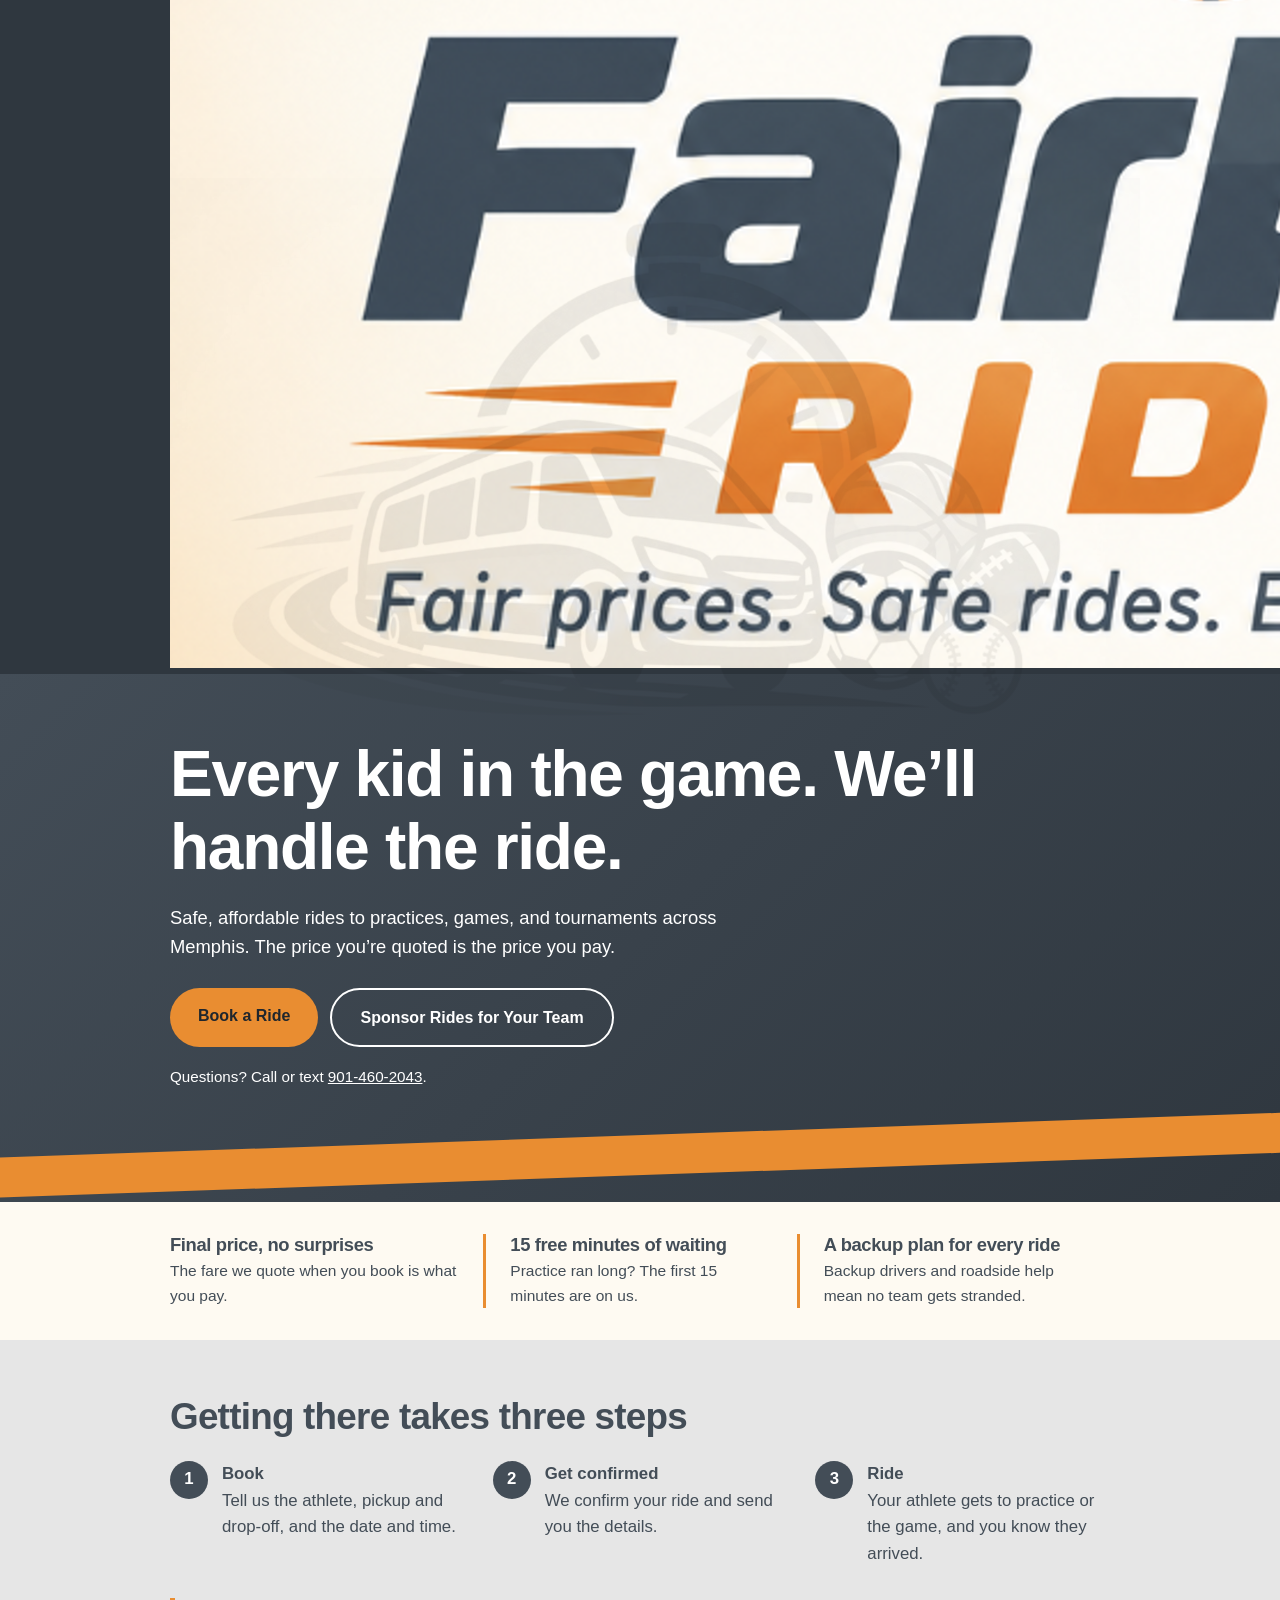
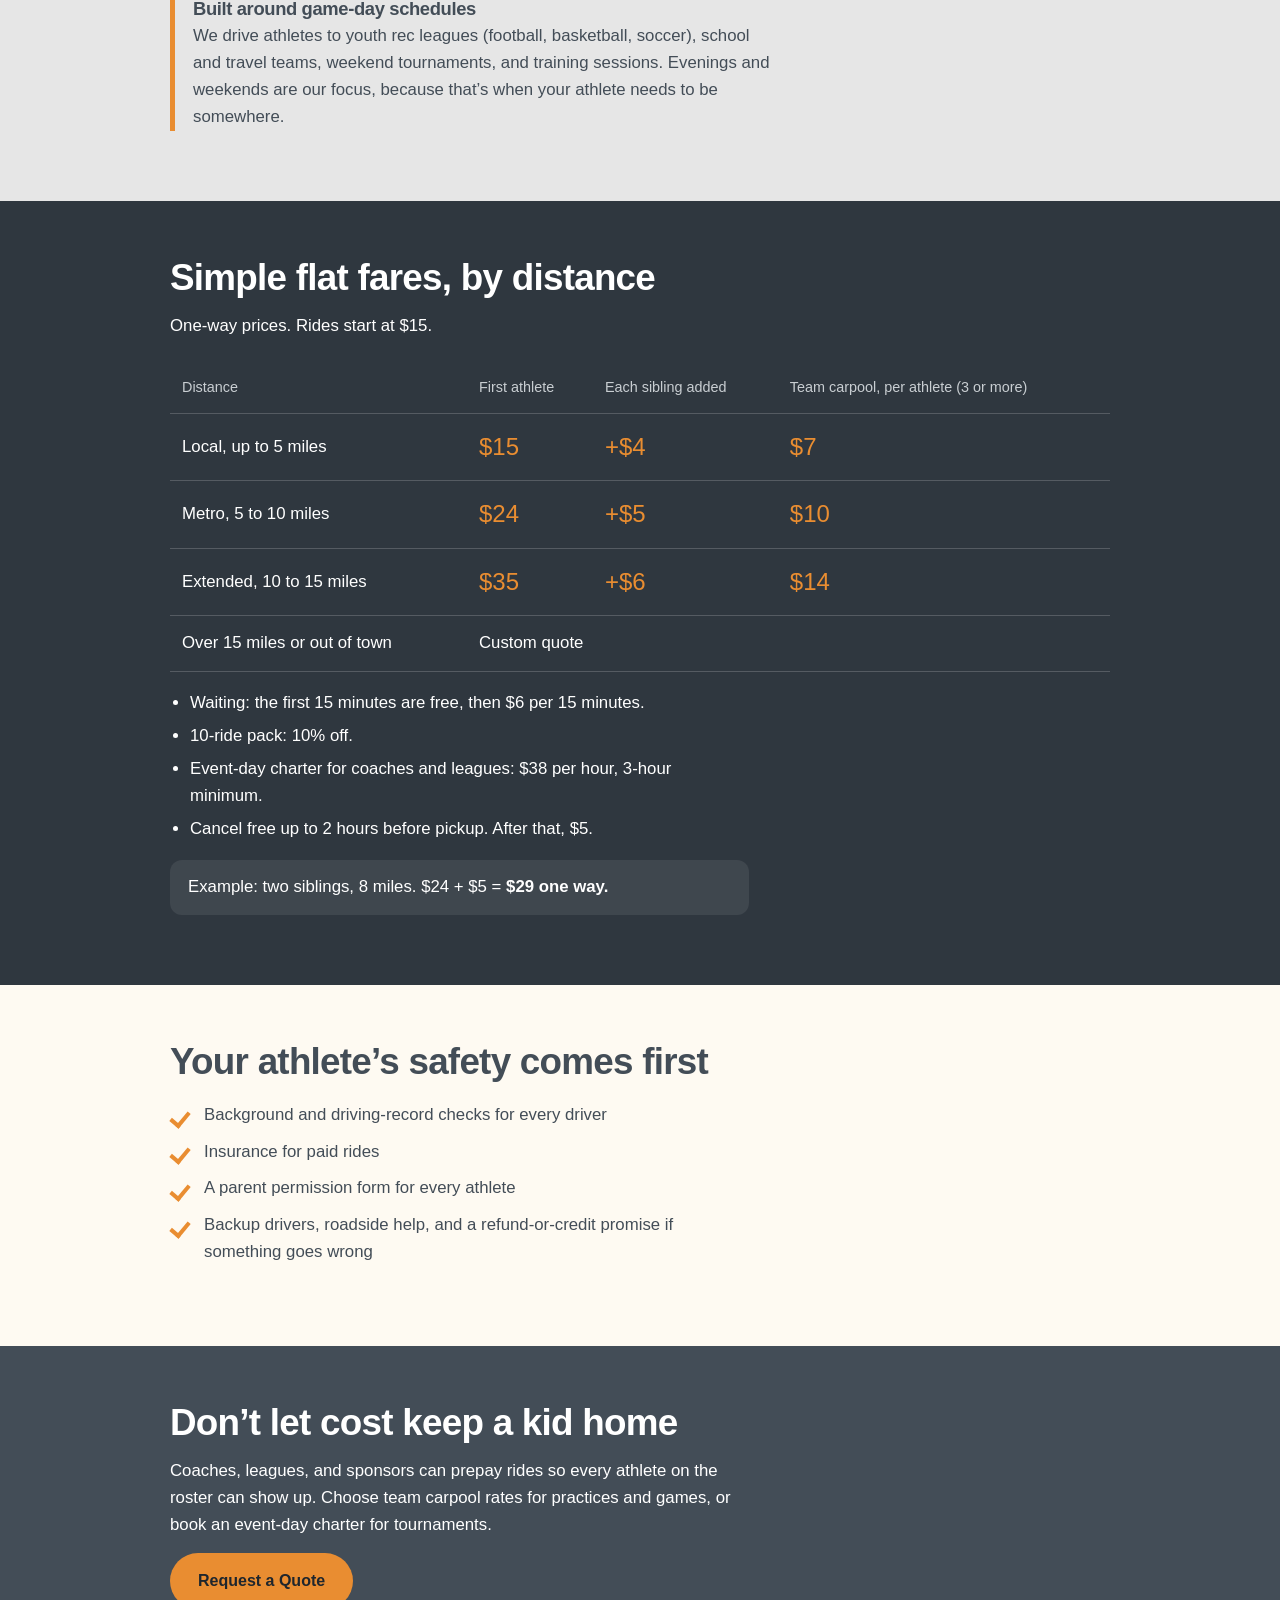
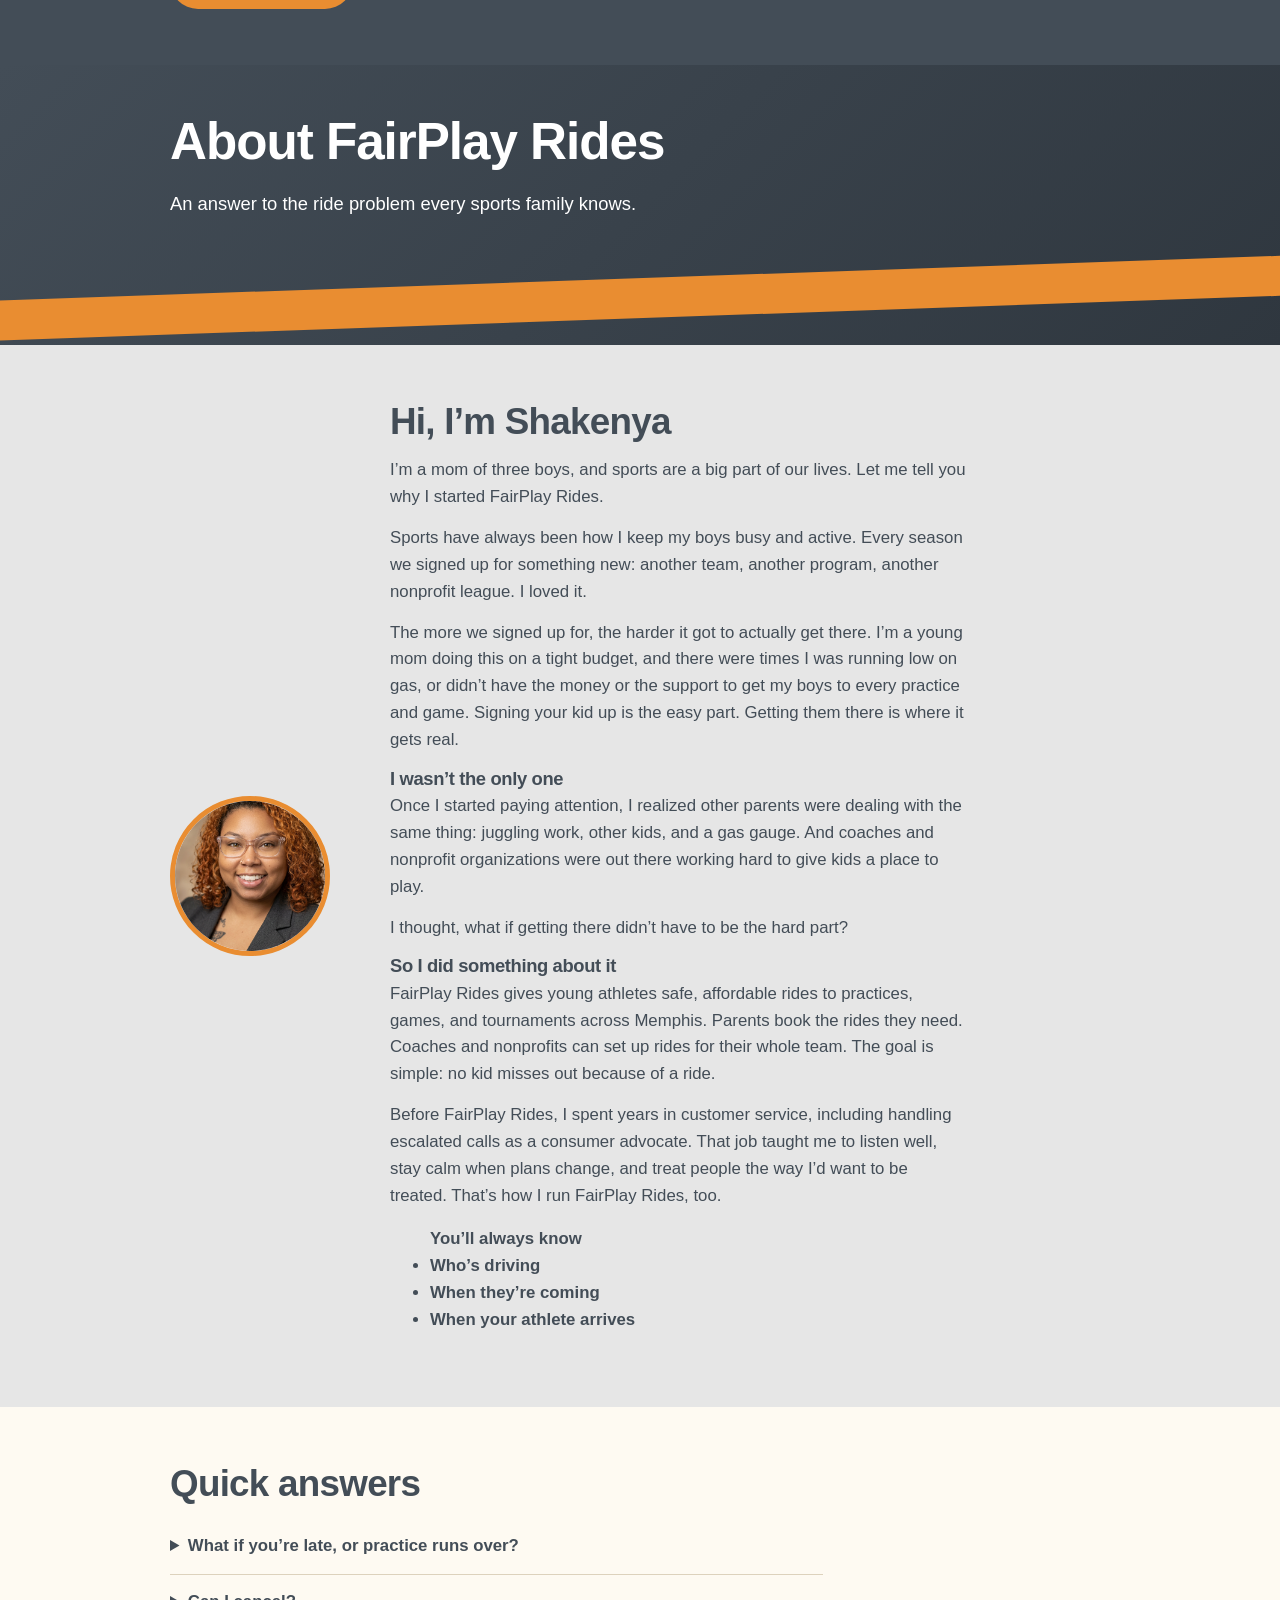
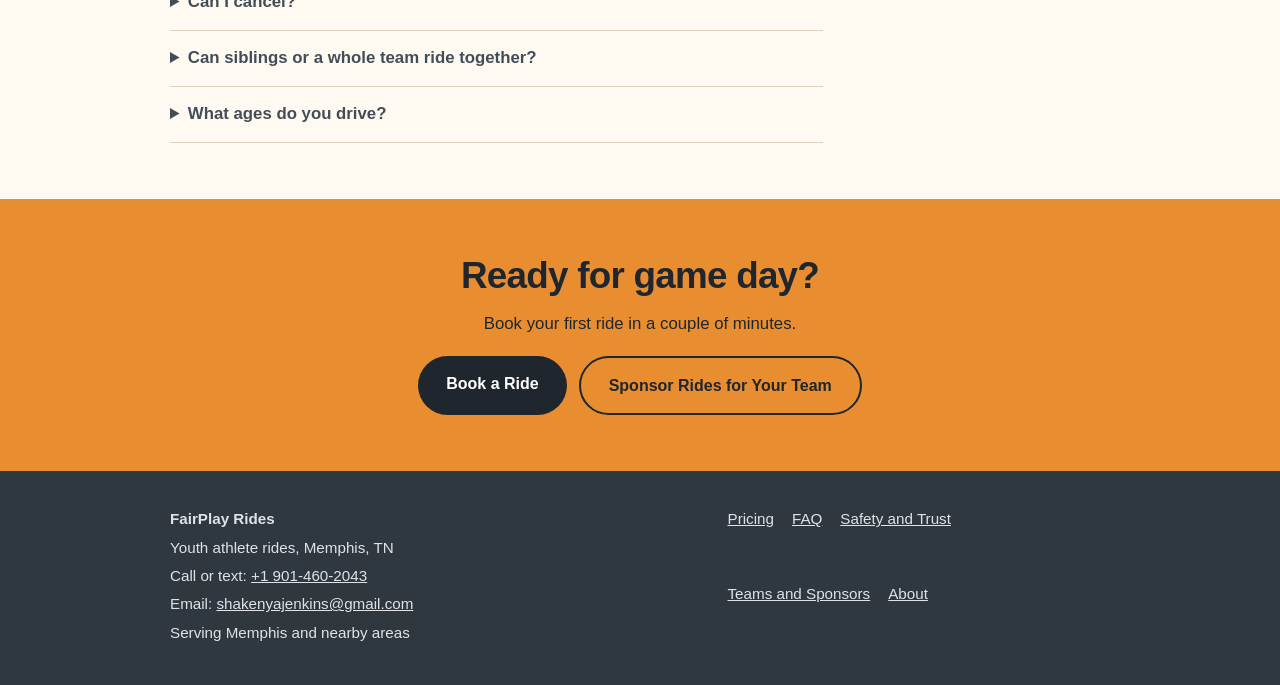
==== index.html @ 580a162c "refactor index.html: remove unused font-face declaration and update logo image source" ====
<!DOCTYPE html>
<html lang="en">
<head>
<meta charset="utf-8">
<meta name="viewport" content="width=device-width, initial-scale=1">

<!-- EDIT: the title shown on the browser tab -->
<title>FairPlay Rides | Rides to every practice, game, and tournament</title>
<meta name="description" content="Safe, affordable rides for youth athletes to practices, games, and tournaments across Memphis. The price you’re quoted is the price you pay.">

<link rel="stylesheet" href="styles.css">
<link rel="stylesheet" href="branding.css">
<link rel="stylesheet" href="about.css">
<script>document.documentElement.className += " js";</script>

<style>

/* COLORS: change a color once here and it updates everywhere */
:root {
  --blue: #434d57;      /* gray blue: main color */
  --deep: #2f373f;      /* darker gray blue: dark sections */
  --orange: #e98d31;    /* Game Day Orange: accents and buttons */
  --gray: #90969a;      /* gray: secondary text */
  --page: #e6e6e6;      /* light gray page background */
  --card: #fefaf2;      /* light orange cream sections */
  --ink: #1f262d;       /* text on orange buttons */
}

* { box-sizing: border-box; }
html { scroll-behavior: smooth; scroll-padding-top: 76px; }
@media (prefers-reduced-motion: reduce) { html { scroll-behavior: auto; } }

body {
  margin: 0;
  background: var(--page);
  color: var(--blue);
  font-family: "Trebuchet MS", Verdana, sans-serif;
  font-size: 1.05rem;
  line-height: 1.6;
}

/* Headings use Sprite Graffiti if you added it, otherwise a bold fallback */
h1, h2, h3, .logo {
  font-family: "Trebuchet MS", Verdana, sans-serif;
  letter-spacing: -0.02em;
  line-height: 1.15;
  margin: 0;
}
h2 { font-size: clamp(1.6rem, 4.5vw, 2.3rem); margin-bottom: 14px; }
h3 { font-size: 1.15rem; margin-bottom: 4px; }
p { margin: 0 0 14px; max-width: 62ch; }
a { color: inherit; }
a:focus-visible, button:focus-visible, summary:focus-visible {
  outline: 3px solid var(--orange);
  outline-offset: 3px;
}

.wrap { max-width: 980px; margin: 0 auto; padding: 0 20px; }
section { padding: 56px 0; }

/* BUTTONS */
.btn {
  display: inline-block;
  padding: 15px 28px;
  border-radius: 999px;
  font-weight: bold;
  font-size: 1rem;
  text-decoration: none;
  text-align: center;
}
.btn-orange { background: var(--orange); color: var(--ink); }
.btn-outline { border: 2px solid currentColor; }
.btn-row { display: flex; flex-wrap: wrap; gap: 12px; margin-top: 8px; }

/* HERO */
.hero {
  position: relative; overflow: hidden;
  background: linear-gradient(135deg, var(--blue) 0%, var(--deep) 100%);
  color: #fff;
  padding: 64px 0 112px;
}
.hero:after {
  content: ""; position: absolute; left: -10%; right: -10%; bottom: 0;
  height: 40px; background: var(--orange);
  transform: skewY(-2deg); transform-origin: left bottom;
}
.hero h1 { font-size: clamp(2.2rem, 8vw, 4rem); max-width: 13em; margin-bottom: 18px; }
.hero .sub { font-size: 1.15rem; max-width: 34em; margin-bottom: 26px; }
.hero .help { font-size: .95rem; margin: 18px 0 0; }

/* TRUST STRIP */
.trust { background: var(--card); padding: 32px 0; }
.trust .wrap { display: grid; gap: 22px; }
.trust p { margin: 0; font-size: .97rem; }
@media (min-width: 760px) {
  .trust .wrap { grid-template-columns: repeat(3, 1fr); gap: 0; }
  .trust .wrap > div { padding: 0 24px; border-left: 3px solid var(--orange); }
  .trust .wrap > div:first-child { padding-left: 0; border-left: 0; }
}

/* HOW IT WORKS */
.steps { list-style: none; padding: 0; margin: 22px 0 30px; display: grid; gap: 16px; counter-reset: s; }
.steps li { counter-increment: s; padding-left: 52px; position: relative; }
.steps li:before {
  content: counter(s);
  position: absolute; left: 0; top: 0;
  width: 38px; height: 38px; border-radius: 50%;
  background: var(--blue); color: #fff; font-weight: bold;
  display: flex; align-items: center; justify-content: center;
}
.steps b { display: block; }
@media (min-width: 760px) { .steps { grid-template-columns: repeat(3, 1fr); gap: 28px; } }
.serve { border-left: 5px solid var(--orange); padding-left: 18px; }

/* FARE BOARD (pricing) */
.fares { background: var(--deep); color: #fff; }
.fares h2 { color: #fff; }
.board { overflow-x: auto; margin: 22px 0 10px; }
table { width: 100%; min-width: 560px; border-collapse: collapse; }
th, td { text-align: left; padding: 14px 12px; border-bottom: 1px solid rgba(255,255,255,.18); }
th { font-weight: normal; color: #c9ced2; font-size: .9rem; }
td.price { color: var(--orange); font-size: 1.5rem; font-family: "Sprite Graffiti", "Trebuchet MS", Verdana, sans-serif; }
.fares ul { padding-left: 20px; margin: 18px 0; max-width: 62ch; }
.fares li { margin-bottom: 6px; }
.example { background: rgba(255,255,255,.08); border-radius: 12px; padding: 14px 18px; max-width: 62ch; }

/* SAFETY */
.safety { background: var(--card); }
.checks { list-style: none; padding: 0; margin: 18px 0 24px; display: grid; gap: 10px; max-width: 62ch; }
.checks li { padding-left: 34px; position: relative; }
.checks li:before {
  content: ""; position: absolute; left: 4px; top: .35em;
  width: 8px; height: 15px; border: solid var(--orange); border-width: 0 4px 4px 0;
  transform: rotate(40deg);
}

/* TEAMS AND SPONSORS */
.teams { background: var(--blue); color: #fff; }
.teams h2 { color: #fff; }

/* ABOUT */
.about .wrap { display: grid; gap: 26px; align-items: center; }
.photo {
  width: 160px; height: 160px; border-radius: 50%; object-fit: cover;
  border: 5px solid var(--orange); display: flex; align-items: center; justify-content: center;
  background: var(--gray); color: #fff; font-size: 2.6rem; font-weight: bold; letter-spacing: 2px;
}
.promise { font-weight: bold; }
@media (min-width: 760px) { .about .wrap { grid-template-columns: 180px 1fr; gap: 40px; } }

/* FAQ */
.faq { background: var(--card); }
details { border-bottom: 1px solid #ddd2bd; padding: 14px 0; max-width: 70ch; }
summary { cursor: pointer; font-weight: bold; }
details p { margin: 10px 0 0; }

/* FINAL CALL TO ACTION AND FOOTER */
.final { background: var(--orange); color: var(--ink); text-align: center; }
.final p { margin: 0 auto 18px; }
.final .btn-row { justify-content: center; }
.final .btn-orange { background: var(--ink); color: #fff; }
.final .btn-outline { color: var(--ink); }
footer { background: var(--deep); color: #dfe3e6; padding: 36px 0 90px; font-size: .95rem; }
footer .wrap { display: grid; gap: 22px; }
footer p { margin: 0 0 4px; }
footer ul { list-style: none; padding: 0; margin: 0; display: flex; flex-wrap: wrap; gap: 8px 18px; }
@media (min-width: 760px) { footer .wrap { grid-template-columns: 1.4fr 1fr; } footer { padding-bottom: 36px; } }

/* STICKY "BOOK A RIDE" BAR (phones only) */
.bar { display: none; }
@media (max-width: 759px) {
  .bar {
    display: block; position: fixed; left: 0; right: 0; bottom: 0; z-index: 9;
    background: var(--deep); padding: 12px 16px calc(12px + env(safe-area-inset-bottom, 0px));
  }
  .bar a { display: block; }
  .btn-row .btn { width: 100%; }
}
</style>
</head>

<body>

<!-- ============ HEADER ============ -->
<!-- EDIT: every "Book a Ride" button points to #contact for now.
     WHEN your Jotform is ready: search this file for  href="#contact"  on the
     Book a Ride buttons and replace it with your Jotform link. -->
<header class="site-header">
  <div class="wrap">
    <a class="logo" href="#top" aria-label="FairPlay Rides home">
      <img src="2logo.png" alt="FairPlay Rides">
    </a>
    <button class="menu-btn" aria-expanded="false" aria-controls="nav">Menu</button>
    <nav id="nav" aria-label="Main">
      <a href="#how">How It Works</a>
      <a href="#pricing">Pricing</a>
      <a href="#safety">Safety and Trust</a>
      <a href="#teams">Teams and Sponsors</a>
      <a href="#faq">FAQ</a>
      <a href="#about">About</a>
      <a class="btn btn-orange" href="#contact">Book a Ride</a>
    </nav>
  </div>
</header>

<main id="top">

<!-- ============ HERO ============ -->
<section class="hero">
  <div class="wrap">
    <h1>Every kid in the game. We’ll handle the ride.</h1>
    <p class="sub">Safe, affordable rides to practices, games, and tournaments across Memphis. The price you’re quoted is the price you pay.</p>
    <div class="btn-row">
      <a class="btn btn-orange" href="#contact">Book a Ride</a>
      <!-- EDIT: point this at your Request a Quote form when it is ready -->
      <a class="btn btn-outline" href="#teams">Sponsor Rides for Your Team</a>
    </div>
    <!-- EDIT: phone number appears twice. Change the tel: link AND the visible text. -->
    <p class="help">Questions? Call or text <a href="tel:+19014602043">901-460-2043</a>.</p>
  </div>
</section>

<!-- ============ TRUST POINTS ============ -->
<div class="trust">
  <div class="wrap">
    <div>
      <h3>Final price, no surprises</h3>
      <p>The fare we quote when you book is what you pay.</p>
    </div>
    <div>
      <h3>15 free minutes of waiting</h3>
      <p>Practice ran long? The first 15 minutes are on us.</p>
    </div>
    <div>
      <!-- ONLY KEEP this point once backup drivers and roadside help are in place -->
      <h3>A backup plan for every ride</h3>
      <p>Backup drivers and roadside help mean no team gets stranded.</p>
    </div>
  </div>
</div>

<!-- ============ HOW IT WORKS ============ -->
<section id="how">
  <div class="wrap">
    <h2>Getting there takes three steps</h2>
    <ol class="steps">
      <li><b>Book</b>Tell us the athlete, pickup and drop-off, and the date and time.</li>
      <li><b>Get confirmed</b>We confirm your ride and send you the details.</li>
      <li><b>Ride</b>Your athlete gets to practice or the game, and you know they arrived.</li>
    </ol>
    <div class="serve">
      <h3>Built around game-day schedules</h3>
      <p>We drive athletes to youth rec leagues (football, basketball, soccer), school and travel teams, weekend tournaments, and training sessions. Evenings and weekends are our focus, because that’s when your athlete needs to be somewhere.</p>
    </div>
  </div>
</section>

<!-- ============ PRICING ============ -->
<section class="fares" id="pricing">
  <div class="wrap">
    <h2>Simple flat fares, by distance</h2>
    <p>One-way prices. Rides start at $15.</p>
    <div class="board">
      <table>
        <tr><th>Distance</th><th>First athlete</th><th>Each sibling added</th><th>Team carpool, per athlete (3 or more)</th></tr>
        <tr><td>Local, up to 5 miles</td><td class="price">$15</td><td class="price">+$4</td><td class="price">$7</td></tr>
        <tr><td>Metro, 5 to 10 miles</td><td class="price">$24</td><td class="price">+$5</td><td class="price">$10</td></tr>
        <tr><td>Extended, 10 to 15 miles</td><td class="price">$35</td><td class="price">+$6</td><td class="price">$14</td></tr>
        <tr><td>Over 15 miles or out of town</td><td colspan="3">Custom quote</td></tr>
      </table>
    </div>
    <ul>
      <li>Waiting: the first 15 minutes are free, then $6 per 15 minutes.</li>
      <li>10-ride pack: 10% off.</li>
      <li>Event-day charter for coaches and leagues: $38 per hour, 3-hour minimum.</li>
      <li>Cancel free up to 2 hours before pickup. After that, $5.</li>
    </ul>
    <p class="example">Example: two siblings, 8 miles. $24 + $5 = <b>$29 one way.</b></p>
  </div>
</section>

<!-- ============ SAFETY AND TRUST ============ -->
<!-- IMPORTANT: only keep each line below once it is actually in place at launch.
     Your car insurance for paid rides and driver checks must be done first. -->
<section class="safety" id="safety">
  <div class="wrap">
    <h2>Your athlete’s safety comes first</h2>
    <ul class="checks">
      <li>Background and driving-record checks for every driver</li>
      <li>Insurance for paid rides</li>
      <li>A parent permission form for every athlete</li>
      <li>Backup drivers, roadside help, and a refund-or-credit promise if something goes wrong</li>
    </ul>
  </div>
</section>

<!-- ============ TEAMS AND SPONSORS ============ -->
<section class="teams" id="teams">
  <div class="wrap">
    <h2>Don’t let cost keep a kid home</h2>
    <p>Coaches, leagues, and sponsors can prepay rides so every athlete on the roster can show up. Choose team carpool rates for practices and games, or book an event-day charter for tournaments.</p>
    <div class="btn-row">
      <!-- EDIT: replace #contact with your Request a Quote form link when ready -->
      <a class="btn btn-orange" href="#contact">Request a Quote</a>
    </div>
  </div>
</section>

<!-- ============ ABOUT ============ -->
<main>
<section class="hero small">
  <div class="wrap">
    <h1>About FairPlay Rides</h1>
    <p class="sub lead">An answer to the ride problem every sports family knows.</p>
  </div>
</section>

<section class="about" id="about">
  <div class="wrap">
    <img class="photo" src="photo.jpg.png" alt="Photo of Shakenya Jenkins, owner of FairPlay Rides">
    <div>
      <h2>Hi, I’m Shakenya</h2>
      <p>I’m a mom of three boys, and sports are a big part of our lives. Let me tell you why I started FairPlay Rides.</p>
      <p>Sports have always been how I keep my boys busy and active. Every season we signed up for something new: another team, another program, another nonprofit league. I loved it.</p>
      <p>The more we signed up for, the harder it got to actually get there. I’m a young mom doing this on a tight budget, and there were times I was running low on gas, or didn’t have the money or the support to get my boys to every practice and game. Signing your kid up is the easy part. Getting them there is where it gets real.</p>
       <h3>I wasn’t the only one</h3>
      <p>Once I started paying attention, I realized other parents were dealing with the same thing: juggling work, other kids, and a gas gauge. And coaches and nonprofit organizations were out there working hard to give kids a place to play.</p>
      <p>I thought, what if getting there didn’t have to be the hard part?</p>
 
      <h3>So I did something about it</h3>
      <p>FairPlay Rides gives young athletes safe, affordable rides to practices, games, and tournaments across Memphis. Parents book the rides they need. Coaches and nonprofits can set up rides for their whole team. The goal is simple: no kid misses out because of a ride.</p>
 
      <p>Before FairPlay Rides, I spent years in customer service, including handling escalated calls as a consumer advocate. That job taught me to listen well, stay calm when plans change, and treat people the way I’d want to be treated. That’s how I run FairPlay Rides, too.</p>
     
      <ul class="promise">You’ll always know  
        <li>Who’s driving</li>
                <li>When they’re coming</li>
        <li>When your athlete arrives</li>
      </ul>
    </div>
  </div>
</section>

<!-- ============ FAQ ============ -->
<section class="faq" id="faq">
  <div class="wrap">
    <h2>Quick answers</h2>
    <details>
      <summary>What if you’re late, or practice runs over?</summary>
      <p>We’ll keep you updated. Waiting time is free for the first 15 minutes, then $6 per 15 minutes.</p>
    </details>
    <details>
      <summary>Can I cancel?</summary>
      <p>Yes. Cancel free up to 2 hours before pickup. After that, it’s $5.</p>
    </details>
    <details>
      <summary>Can siblings or a whole team ride together?</summary>
      <p>Yes. Siblings 6 & up are a small add-on, and teams of 3 or more get a lower per-athlete rate.</p>
    </details>
    <details>
      <summary>What ages do you drive?</summary>
      <p>Athletes of ages 6 and up. Younger riders can use booster seats. Every athlete needs a parent permission form.</p>
    </details>
  </div>
</section>

<!-- ============ FINAL CALL TO ACTION ============ -->
<section class="final">
  <div class="wrap">
    <h2>Ready for game day?</h2>
    <p>Book your first ride in a couple of minutes.</p>
    <div class="btn-row">
      <a class="btn btn-orange" href="#contact">Book a Ride</a>
      <a class="btn btn-outline" href="#teams">Sponsor Rides for Your Team</a>
    </div>
  </div>
</section>

</main>

<!-- ============ FOOTER ============ -->
<footer id="contact">
  <div class="wrap">
    <div>
      <p><b>FairPlay Rides</b></p>
      <p>Youth athlete rides, Memphis, TN</p>
      <!-- EDIT: phone appears twice (tel: link AND visible text); email appears twice (mailto: link AND visible text) -->
      <p>Call or text: <a href="tel:+19014602043">+1 901-460-2043</a></p>
      <p>Email: <a href="mailto:shakenyajenkins@gmail.com">shakenyajenkins@gmail.com</a></p>
      <!-- EDIT: confirm your service area -->
      <p>Serving Memphis and nearby areas</p>
    </div>
    <ul>
      <li><a href="#pricing">Pricing</a></li>
      <li><a href="#faq">FAQ</a></li>
      <li><a href="#safety">Safety and Trust</a></li>
      <li><a href="#teams">Teams and Sponsors</a></li>
      <li><a href="#about">About</a></li>
    </ul>
  </div>
</footer>

<!-- STICKY BAR (phones) -->
<div class="bar"><a class="btn btn-orange" href="#contact">Book a Ride</a></div>

<script>
/* Opens and closes the menu on phones */
var btn = document.querySelector(".menu-btn");
var nav = document.getElementById("nav");
btn.addEventListener("click", function () {
  var open = nav.classList.toggle("open");
  btn.setAttribute("aria-expanded", open);
});
nav.addEventListener("click", function (e) {
  if (e.target.tagName === "A") {
    nav.classList.remove("open");
    btn.setAttribute("aria-expanded", "false");
  }
});
</script>
</body>
</html>
---- styles.css ----
/* OPTIONAL: use your real Sprite Graffiti font.
   1. Put your font file (for example SpriteGraffiti.woff2) in this same folder.
   2. Copy the block below OUTSIDE this comment and match the file name:

   @font-face {
     font-family: "Sprite Graffiti";
     src: url("SpriteGraffiti.woff2") format("woff2");
     font-display: swap;
   }
*/

/* COLORS: change a color once here and it updates everywhere */
:root {
  --blue: #434d57;      /* gray blue: main color */
  --deep: #2f373f;      /* darker gray blue: dark sections */
  --orange: #e98d31;    /* Game Day Orange: accents and buttons */
  --gray: #90969a;      /* gray: secondary text */
  --page: #e6e6e6;      /* light gray page background */
  --card: #fefaf2;      /* light orange cream sections */
  --ink: #1f262d;       /* text on orange buttons */
}

* { box-sizing: border-box; }
html { scroll-behavior: smooth; scroll-padding-top: 76px; }
@media (prefers-reduced-motion: reduce) { html { scroll-behavior: auto; } }

body {
  margin: 0;
  background: var(--page);
  color: var(--blue);
  font-family: "Trebuchet MS", Verdana, sans-serif;
  font-size: 1.05rem;
  line-height: 1.6;
}

/* Headings use Sprite Graffiti if you added it, otherwise a bold fallback */
h1, h2, h3, .logo {
  font-family: "Sprite Graffiti", "Trebuchet MS", Verdana, sans-serif;
  letter-spacing: -0.02em;
  line-height: 1.15;
  margin: 0;
}
h2 { font-size: clamp(1.6rem, 4.5vw, 2.3rem); margin-bottom: 14px; }
h3 { font-size: 1.15rem; margin-bottom: 4px; }
p { margin: 0 0 14px; max-width: 62ch; }
a { color: inherit; }
a:focus-visible, button:focus-visible, summary:focus-visible {
  outline: 3px solid var(--orange);
  outline-offset: 3px;
}

.wrap { max-width: 980px; margin: 0 auto; padding: 0 20px; }
section { padding: 56px 0; }

/* BUTTONS */
.btn {
  display: inline-block;
  padding: 15px 28px;
  border-radius: 999px;
  font-weight: bold;
  font-size: 1rem;
  text-decoration: none;
  text-align: center;
}
.btn-orange { background: var(--orange); color: var(--ink); }
.btn-outline { border: 2px solid currentColor; }
.btn-row { display: flex; flex-wrap: wrap; gap: 12px; margin-top: 8px; }

/* HEADER */
.site-header {
  position: sticky; top: 0; z-index: 10;
  background: var(--deep); color: #fff;
}
.site-header .wrap {
  display: flex; align-items: center; justify-content: space-between;
  min-height: 64px;
}
.logo { font-size: 1.5rem; text-decoration: none; letter-spacing: -0.04em; }
.logo span { color: var(--orange); text-shadow: -2px 2px 0 var(--gray); }
.menu-btn {
  background: none; border: 2px solid rgba(255,255,255,.5); color: #fff;
  border-radius: 8px; padding: 8px 12px; font: inherit; font-size: .95rem; cursor: pointer;
}
#nav {
  display: none;
  position: absolute; top: 64px; left: 0; right: 0;
  background: var(--deep); padding: 8px 20px 20px;
  flex-direction: column; gap: 2px;
}
#nav.open { display: flex; }
#nav a { text-decoration: none; padding: 12px 0; border-bottom: 1px solid rgba(255,255,255,.12); }
#nav a.btn { margin-top: 12px; border: 0; }
#nav a[aria-current="page"] { color: var(--orange); font-weight: bold; }
@media (min-width: 860px) {
  .menu-btn { display: none; }
  #nav { display: flex; position: static; flex-direction: row; align-items: center; gap: 22px; padding: 0; background: none; }
  #nav a { padding: 0; border: 0; font-size: .95rem; }
  #nav a.btn { margin: 0; padding: 10px 20px; }
}

/* HERO */
.hero {
  position: relative; overflow: hidden;
  background: linear-gradient(135deg, var(--blue) 0%, var(--deep) 100%);
  color: #fff;
  padding: 64px 0 112px;
}
.hero:after {
  content: ""; position: absolute; left: -10%; right: -10%; bottom: 0;
  height: 40px; background: var(--orange);
  transform: skewY(-2deg); transform-origin: left bottom;
}
.hero h1 { font-size: clamp(2.2rem, 8vw, 4rem); max-width: 13em; margin-bottom: 18px; }
.hero .sub { font-size: 1.15rem; max-width: 34em; margin-bottom: 26px; }
.hero .help { font-size: .95rem; margin: 18px 0 0; }

/* TRUST STRIP */
.trust { background: var(--card); padding: 32px 0; }
.trust .wrap { display: grid; gap: 22px; }
.trust p { margin: 0; font-size: .97rem; }
@media (min-width: 760px) {
  .trust .wrap { grid-template-columns: repeat(3, 1fr); gap: 0; }
  .trust .wrap > div { padding: 0 24px; border-left: 3px solid var(--orange); }
  .trust .wrap > div:first-child { padding-left: 0; border-left: 0; }
}

/* HOW IT WORKS */
.steps { list-style: none; padding: 0; margin: 22px 0 30px; display: grid; gap: 16px; counter-reset: s; }
.steps li { counter-increment: s; padding-left: 52px; position: relative; }
.steps li:before {
  content: counter(s);
  position: absolute; left: 0; top: 0;
  width: 38px; height: 38px; border-radius: 50%;
  background: var(--blue); color: #fff; font-weight: bold;
  display: flex; align-items: center; justify-content: center;
}
.steps b { display: block; }
@media (min-width: 760px) { .steps { grid-template-columns: repeat(3, 1fr); gap: 28px; } }
.serve { border-left: 5px solid var(--orange); padding-left: 18px; }

/* FARE BOARD (pricing) */
.fares { background: var(--deep); color: #fff; }
.fares h2 { color: #fff; }
.board { overflow-x: auto; margin: 22px 0 10px; }
table { width: 100%; min-width: 560px; border-collapse: collapse; }
th, td { text-align: left; padding: 14px 12px; border-bottom: 1px solid rgba(255,255,255,.18); }
th { font-weight: normal; color: #c9ced2; font-size: .9rem; }
td.price { color: var(--orange); font-size: 1.5rem; font-family: "Sprite Graffiti", "Trebuchet MS", Verdana, sans-serif; }
.fares ul { padding-left: 20px; margin: 18px 0; max-width: 62ch; }
.fares li { margin-bottom: 6px; }
.example { background: rgba(255,255,255,.08); border-radius: 12px; padding: 14px 18px; max-width: 62ch; }

/* SAFETY */
.safety { background: var(--card); }
.checks { list-style: none; padding: 0; margin: 18px 0 24px; display: grid; gap: 10px; max-width: 62ch; }
.checks li { padding-left: 34px; position: relative; }
.checks li:before {
  content: ""; position: absolute; left: 4px; top: .35em;
  width: 8px; height: 15px; border: solid var(--orange); border-width: 0 4px 4px 0;
  transform: rotate(40deg);
}

/* TEAMS AND SPONSORS */
.teams { background: var(--blue); color: #fff; }
.teams h2 { color: #fff; }

/* ABOUT */
.about .wrap { display: grid; gap: 26px; align-items: center; }
.photo {
  width: 160px; height: 160px; border-radius: 50%; object-fit: cover;
  border: 5px solid var(--orange); display: flex; align-items: center; justify-content: center;
  background: var(--gray); color: #fff; font-size: 2.6rem; font-weight: bold; letter-spacing: 2px;
}
.promise { font-weight: bold; }
@media (min-width: 760px) { .about .wrap { grid-template-columns: 180px 1fr; gap: 40px; } }

/* FAQ */
.faq { background: var(--card); }
details { border-bottom: 1px solid #ddd2bd; padding: 14px 0; max-width: 70ch; }
summary { cursor: pointer; font-weight: bold; }
details p { margin: 10px 0 0; }

/* FINAL CALL TO ACTION AND FOOTER */
.final { background: var(--orange); color: var(--ink); text-align: center; }
.final p { margin: 0 auto 18px; }
.final .btn-row { justify-content: center; }
.final .btn-orange { background: var(--ink); color: #fff; }
.final .btn-outline { color: var(--ink); }
footer { background: var(--deep); color: #dfe3e6; padding: 36px 0 90px; font-size: .95rem; }
footer .wrap { display: grid; gap: 22px; }
footer p { margin: 0 0 4px; }
footer ul { list-style: none; padding: 0; margin: 0; display: flex; flex-wrap: wrap; gap: 8px 18px; }
@media (min-width: 760px) { footer .wrap { grid-template-columns: 1.4fr 1fr; } footer { padding-bottom: 36px; } }

/* STICKY "BOOK A RIDE" BAR (phones only) */
.bar { display: none; }
@media (max-width: 759px) {
  .bar {
    display: block; position: fixed; left: 0; right: 0; bottom: 0; z-index: 9;
    background: var(--deep); padding: 12px 16px calc(12px + env(safe-area-inset-bottom, 0px));
  }
  .bar a { display: block; }
  .btn-row .btn { width: 100%; }
}

/* EXTRA STYLES FOR THE OTHER PAGES */
.hero.small { padding: 48px 0 100px; }
.hero.small h1 { font-size: clamp(2rem, 7vw, 3.2rem); }
.lead { font-size: 1.15rem; }
.options { display: grid; gap: 18px; margin: 24px 0; }
.option { border-left: 5px solid var(--orange); padding-left: 18px; }
.option h3 { margin-bottom: 2px; }
.option p { margin: 0 0 8px; }
.big-link { font-size: 1.35rem; font-weight: bold; }
.three { display: grid; gap: 22px; margin-top: 20px; }
@media (min-width: 760px) { .three { grid-template-columns: repeat(3, 1fr); gap: 28px; } }
.note { background: var(--card); border-radius: 12px; padding: 16px 20px; max-width: 62ch; }
---- branding.css ----
/* ==========================================================
   BRANDING.CSS  (logo and background silhouette)
   Put this file in the same folder as your pages, next to
   styles.css, 2logo.png and 3logo.png.
   Each page needs this line in its <head>, AFTER styles.css:
   <link rel="stylesheet" href="branding.css">
   ========================================================== */

:root {
  /* EDIT: how strong the background silhouette is.
     0.05 = barely there, 0.08 = soft (recommended), 0.15 = bold */
  --silhouette-strength: 0.11;
}

/* ---------- 1. BACKGROUND SILHOUETTE (3logo.png) ----------
   One big faint copy of the van, stopwatch, and sports balls sits
   behind the page content on EVERY page that links this file. It stays
   in place while the page scrolls, and clicks pass right through it.
   It is turned gray and blended into the page so it reads like a
   silhouette, not a picture. */
body::before {
  content: "";
  position: fixed;
  inset: 0;
  z-index: 50;
  pointer-events: none;
  background: url("3logo.png") center / min(96vw, 1000px) auto no-repeat;
  filter: grayscale(1);
  mix-blend-mode: multiply;     /* the picture's cream background disappears */
  opacity: var(--silhouette-strength);
}

/* On phones, make the silhouette a little larger so it still shows */
@media (max-width: 759px) {
  body::before { background-size: 150vw auto; }
}

/* Printing: no silhouette */
@media print {
  body::before { display: none; }
}

/* ---------- 2. HOMEPAGE LOGO (2logo.png) ----------
   The logo image has a cream background, so it sits on a rounded
   cream plate that looks good on the dark blue hero. */
.hero-grid { display: grid; gap: 28px; align-items: center; }
.hero-grid .logo-plate { order: -1; }          /* logo first on phones */
.logo-plate {
  background: var(--card);
  border-radius: 20px;
  border-top: 8px solid var(--orange);
  padding: 10px 14px;
  max-width: 340px;
  box-shadow: 0 12px 32px rgba(0, 0, 0, .25);
}
.logo-plate img {
  display: block;
  width: 100%;
  height: auto;          /* keeps the logo's shape, no stretching */
}
@media (min-width: 860px) {
  .hero-grid { grid-template-columns: 1.15fr 1fr; gap: 48px; }
  .hero-grid .logo-plate { order: 0; max-width: 440px; justify-self: end; }
}
---- about.css ----
/* ==========================================================
   ABOUT.CSS  (extra styling for about.html only)
   - The Road to FairPlay (dashed road, numbered stops, moving van)
   - Orange drop caps
   - Graffiti pull quotes with a highlighter underline
   - Paragraphs that slide in as you scroll
   Link it AFTER styles.css and branding.css:
   <link rel="stylesheet" href="about.css">
   ========================================================== */

/* ---------- layout: intro on top, road below ---------- */
.about .story-wrap { display: block; }
.intro { display: grid; gap: 26px; align-items: center; margin-bottom: 56px; }
@media (min-width: 760px) { .intro { grid-template-columns: 180px 1fr; gap: 40px; } }

/* ---------- orange drop caps (same shadow as the P in your logo) ---------- */
.dropcap { display: flow-root; }
.dropcap::first-letter {
  float: left;
  font-family: "Sprite Graffiti", "Trebuchet MS", Verdana, sans-serif;
  font-size: 3.6em;
  line-height: .8;
  padding: 6px 10px 0 0;
  color: var(--orange);
  text-shadow: -2px 2px 0 var(--gray);
}

/* ---------- THE ROAD ---------- */
.road-wrap {
  --dot: 40px;                    /* size of the numbered stops */
  --lane: 56px;                   /* space on the left for the road */
  position: relative;
  padding-left: var(--lane);
  counter-reset: stop;
}
@media (max-width: 520px) { .road-wrap { --dot: 34px; --lane: 48px; } }

.road-line {
  position: absolute;
  left: calc(var(--dot) / 2 - 2px);
  top: calc(var(--dot) / 2);
  bottom: calc(var(--dot) / 2);     /* the road ends at the finish flag */
  width: 4px;
  background: repeating-linear-gradient(to bottom, var(--orange) 0 14px, transparent 14px 26px);
}

.chapter { position: relative; margin-bottom: 60px; counter-increment: stop; }
.chapter:last-child { margin-bottom: 0; }
.chapter h3 { font-size: 1.5rem; margin-bottom: 10px; padding-top: 4px; }

.stop {
  position: absolute;
  left: calc(-1 * var(--lane));
  top: 0;
  z-index: 1;
  width: var(--dot); height: var(--dot);
  border-radius: 50%;
  background: var(--blue); color: #fff;
  border: 3px solid var(--card);
  display: flex; align-items: center; justify-content: center;
  font-family: "Sprite Graffiti", "Trebuchet MS", Verdana, sans-serif;
  font-weight: bold;
  transition: background .3s, color .3s;
}
.stop::before { content: counter(stop); }
.chapter.reached .stop { background: var(--orange); color: var(--ink); }

/* the van that rides down the road as you scroll */
.van {
  position: absolute;
  left: calc(var(--dot) / 2);
  top: 0;
  width: 26px; height: 48px;
  margin-left: -13px;
  z-index: 2;
  pointer-events: none;
}
.van svg { display: block; width: 100%; height: 100%; filter: drop-shadow(0 2px 3px rgba(0,0,0,.25)); }

/* ---------- FINISH LINE (checkered flag at the end of the road) ---------- */
.finish {
  position: relative;
  height: var(--dot);
  margin-top: 8px;
  display: flex;
  align-items: center;
}
.flag {
  position: absolute;
  left: calc(-1 * var(--lane));
  width: var(--dot); height: var(--dot);
  border-radius: 8px;
  border: 3px solid var(--card);
  background: conic-gradient(var(--deep) 25%, var(--card) 0 50%, var(--deep) 0 75%, var(--card) 0) 0 0 / calc((var(--dot) - 6px) / 2) calc((var(--dot) - 6px) / 2);
  transition: box-shadow .3s;
}
.finish.reached .flag { box-shadow: 0 0 0 3px var(--orange); }
.finish-text {
  margin: 0;
  font-family: "Sprite Graffiti", "Trebuchet MS", Verdana, sans-serif;
  font-weight: bold;
  font-size: 1.25rem;
  letter-spacing: -0.02em;
  color: var(--blue);
  transform: rotate(-1deg);
}
.finish.reached .finish-text { color: var(--ink); }

/* shorter gaps between stops (used for the 3 steps on the FairPlay Rides page) */
.road-wrap.compact .chapter { margin-bottom: 36px; }

/* ---------- GRAFFITI PULL QUOTES + HIGHLIGHTER ---------- */
.pull {
  margin: 26px 0 22px;
  padding: 0;
  font-family: "Sprite Graffiti", "Trebuchet MS", Verdana, sans-serif;
  font-weight: bold;
  font-size: clamp(1.45rem, 4.6vw, 2rem);
  line-height: 1.25;
  letter-spacing: -0.02em;
  color: var(--blue);
  transform: rotate(-1.2deg);
  max-width: 24em;
}
.pull mark {
  color: inherit;
  background-color: transparent;
  background-image: linear-gradient(transparent 58%, rgba(233, 141, 49, .6) 58%, rgba(233, 141, 49, .6) 94%, transparent 94%);
  background-repeat: no-repeat;
  background-size: 100% 100%;
  -webkit-box-decoration-break: clone;
  box-decoration-break: clone;
  padding: 0 4px;
}

/* ---------- SLIDE-IN + HIGHLIGHT SWEEP (only when JavaScript is on) ---------- */
.js .reveal {
  opacity: 0;
  transform: translateX(-22px);
  transition: opacity .6s ease, transform .6s ease;
}
.js .reveal.in { opacity: 1; transform: none; }
.js .pull.reveal { transform: translateX(-22px) rotate(-1.2deg); }
.js .pull.reveal.in { transform: rotate(-1.2deg); }
.js .pull mark { background-size: 0% 100%; transition: background-size .9s ease .35s; }
.js .pull.in mark { background-size: 100% 100%; }

/* ---------- people who prefer less motion: no sliding, no van ---------- */
@media (prefers-reduced-motion: reduce) {
  .js .reveal, .js .pull.reveal { opacity: 1; transform: none; transition: none; }
  .js .pull.reveal { transform: rotate(-1.2deg); }
  .js .pull mark { background-size: 100% 100%; transition: none; }
  .van { display: none; }
  .stop, .flag { transition: none; }
}
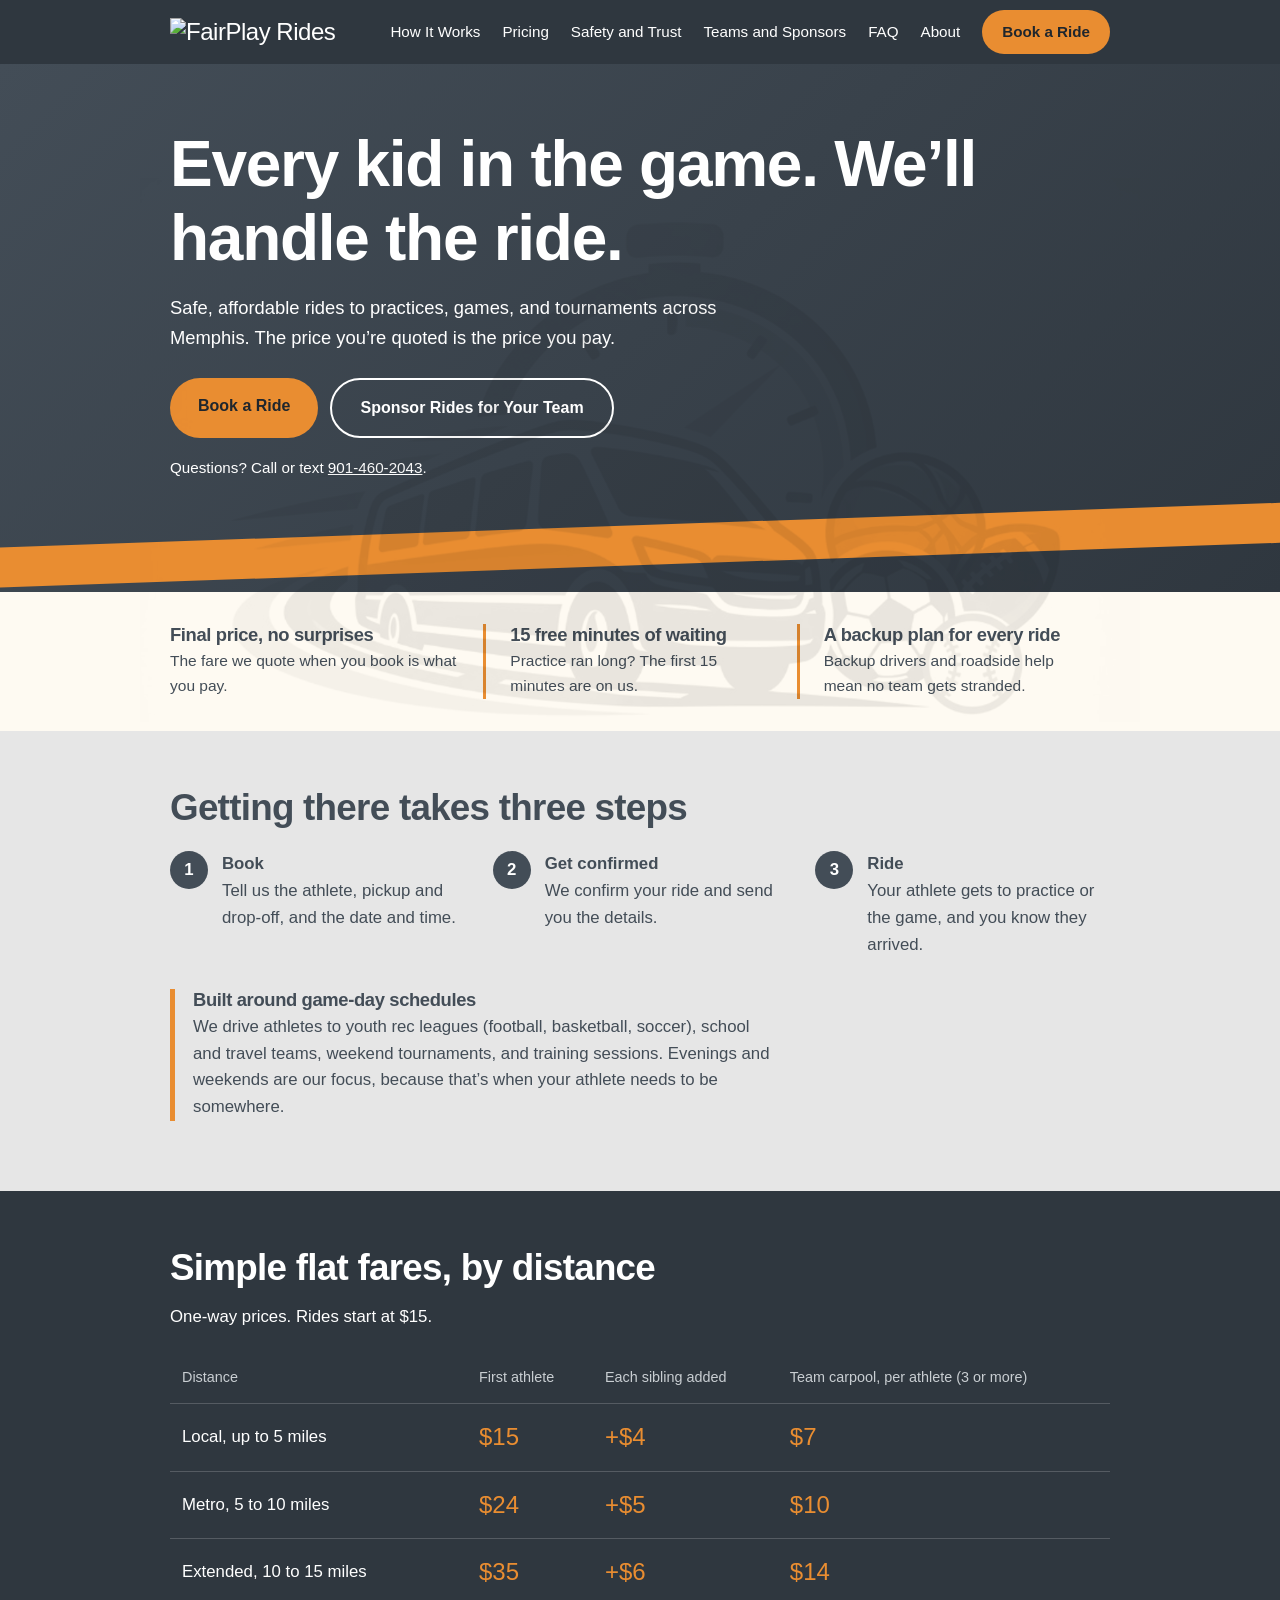
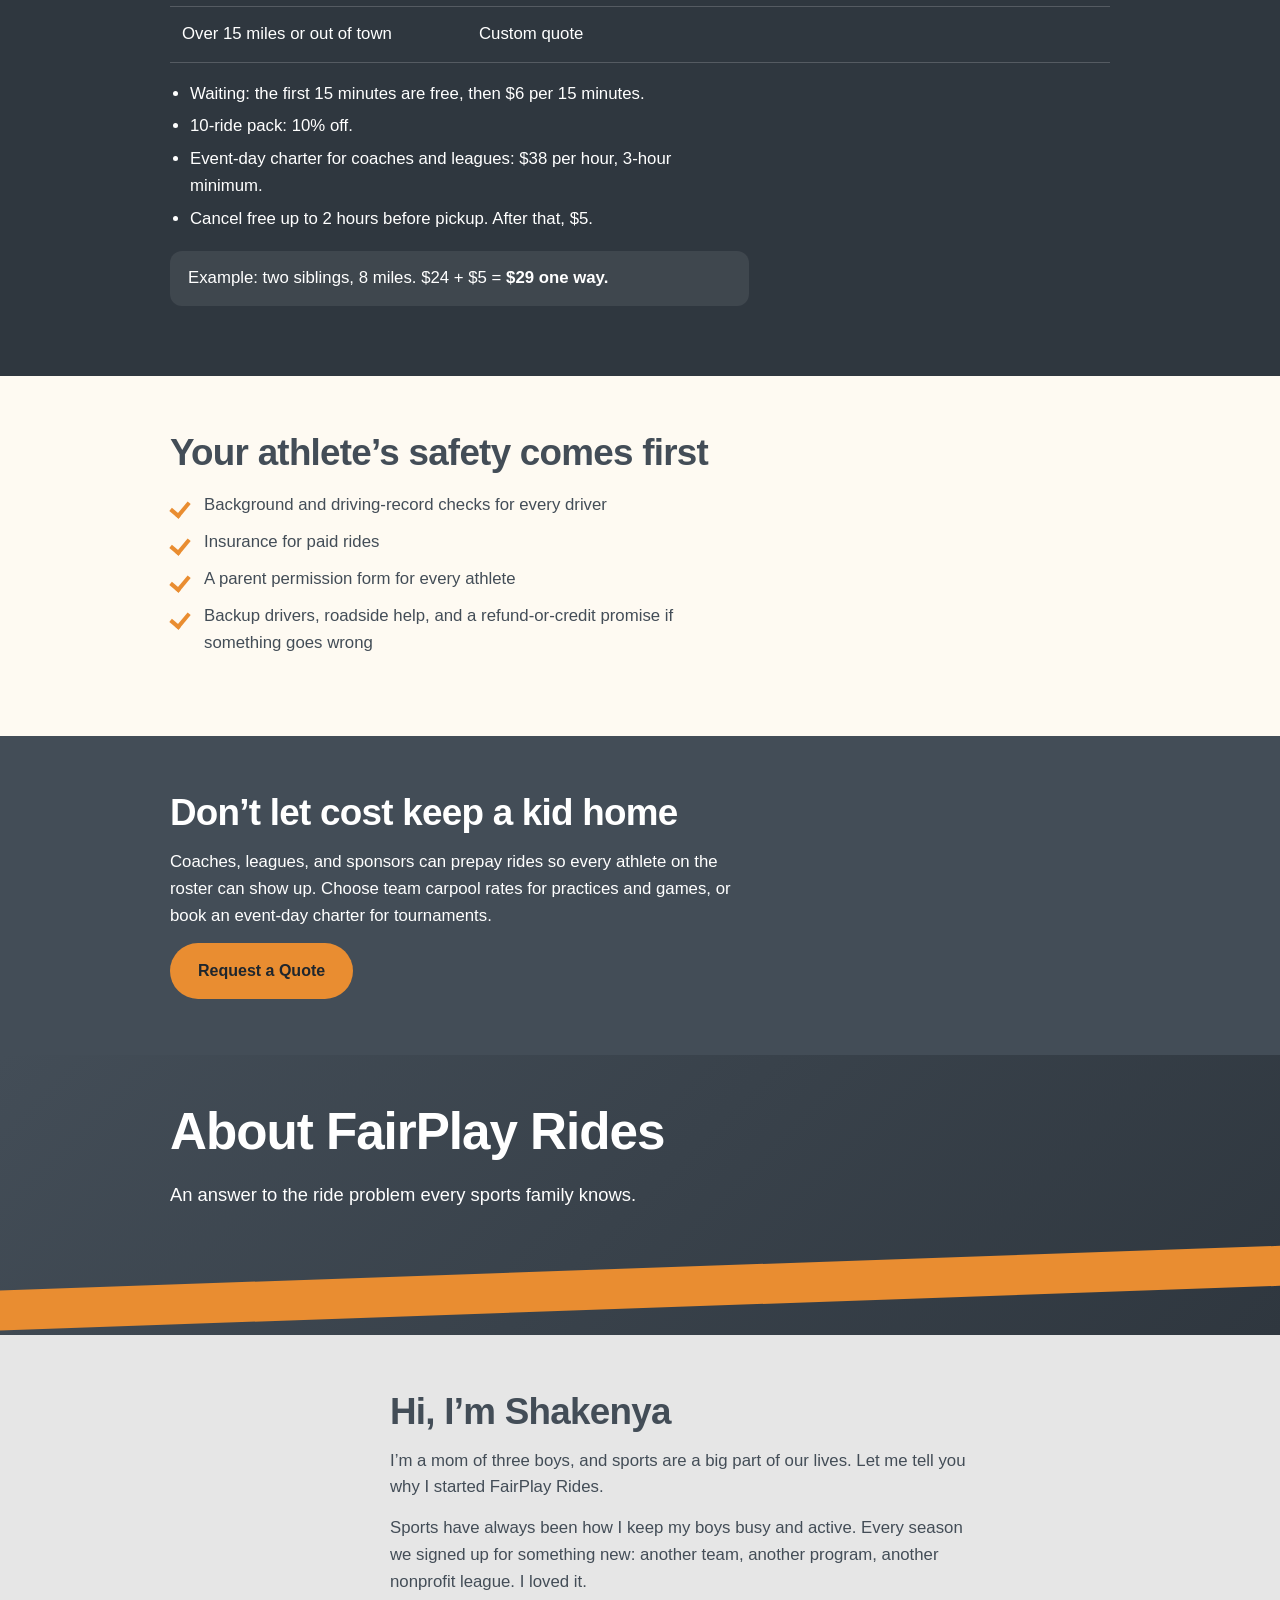
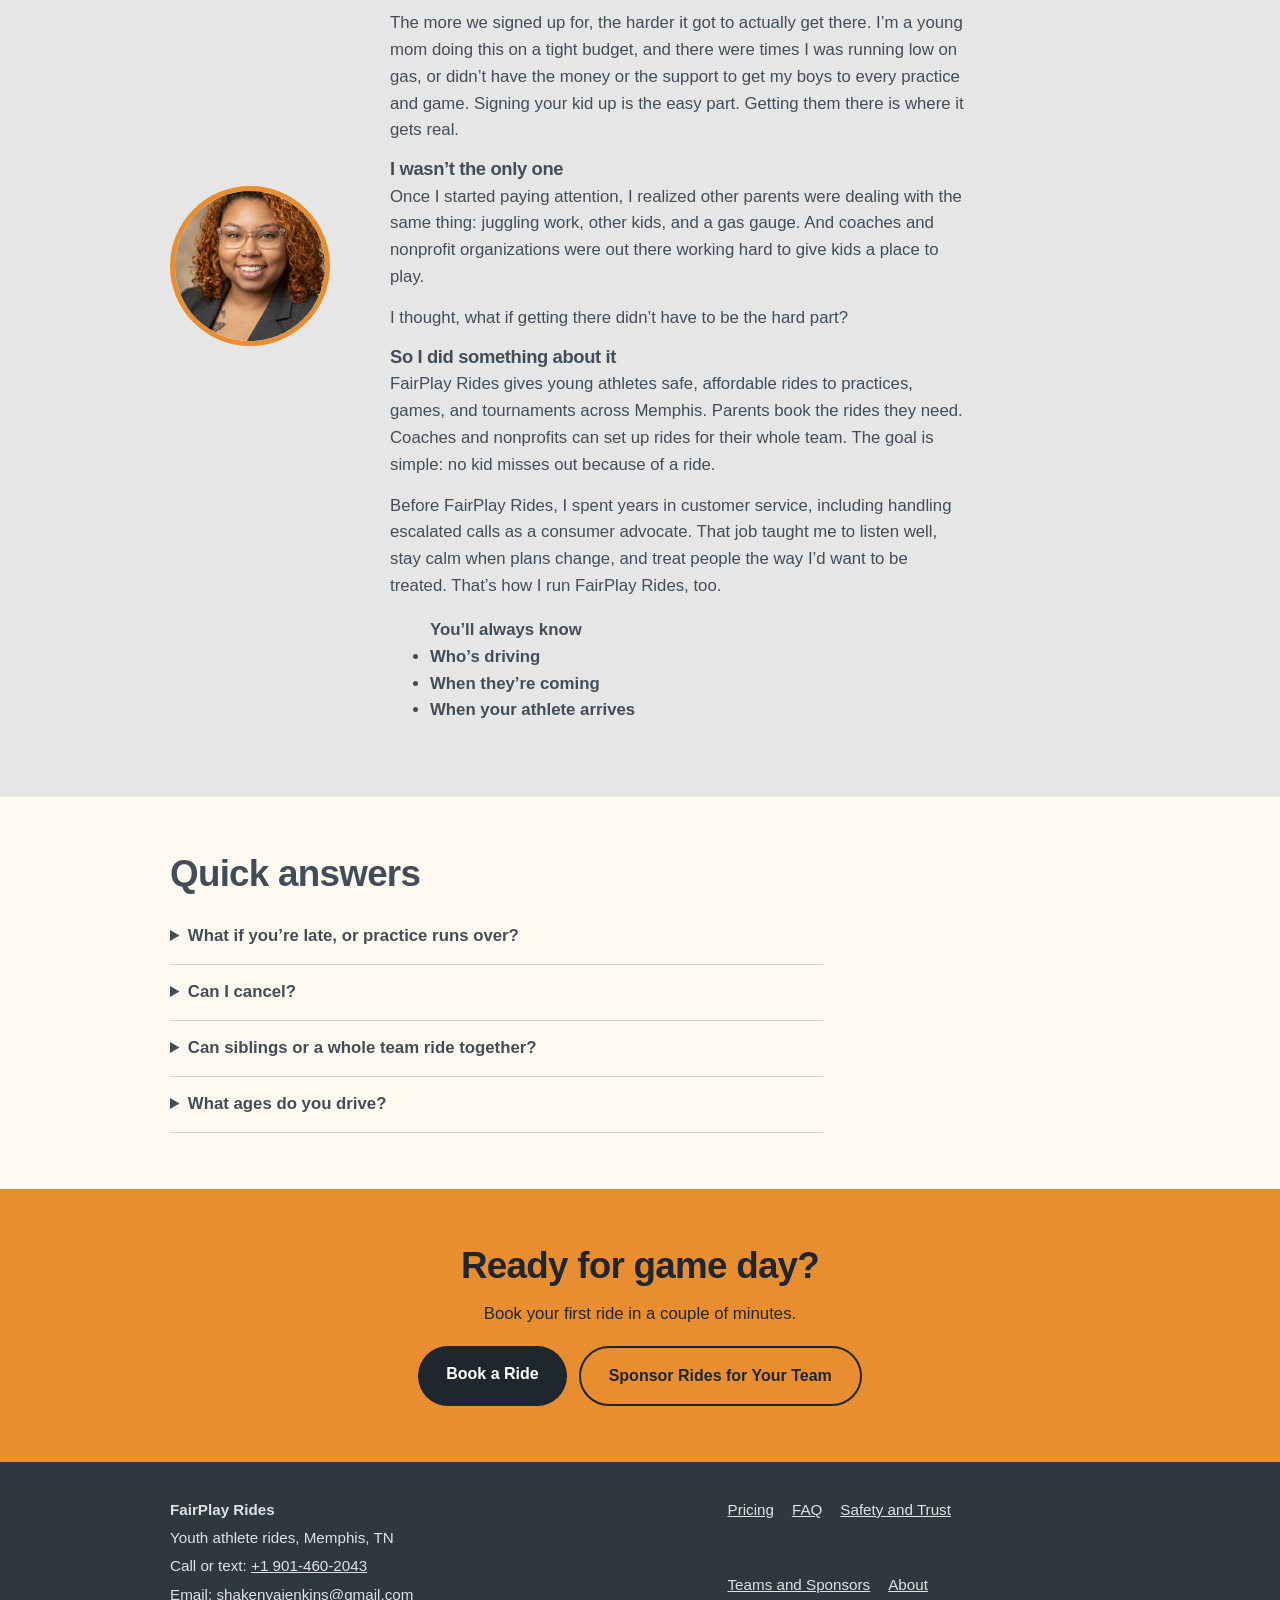
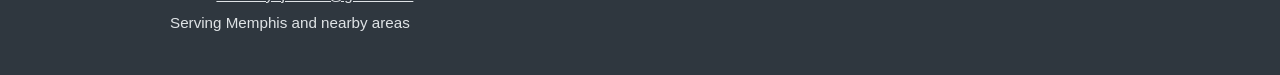
==== commit 75e21dfe: "refactor index.html: update logo image source to empty for placeholder" ====
--- a/index.html
+++ b/index.html
@@ -188,7 +188,7 @@
 <header class="site-header">
   <div class="wrap">
     <a class="logo" href="#top" aria-label="FairPlay Rides home">
-      <img src="2logo.png" alt="FairPlay Rides">
+      <img src="" alt="FairPlay Rides">
     </a>
     <button class="menu-btn" aria-expanded="false" aria-controls="nav">Menu</button>
     <nav id="nav" aria-label="Main">
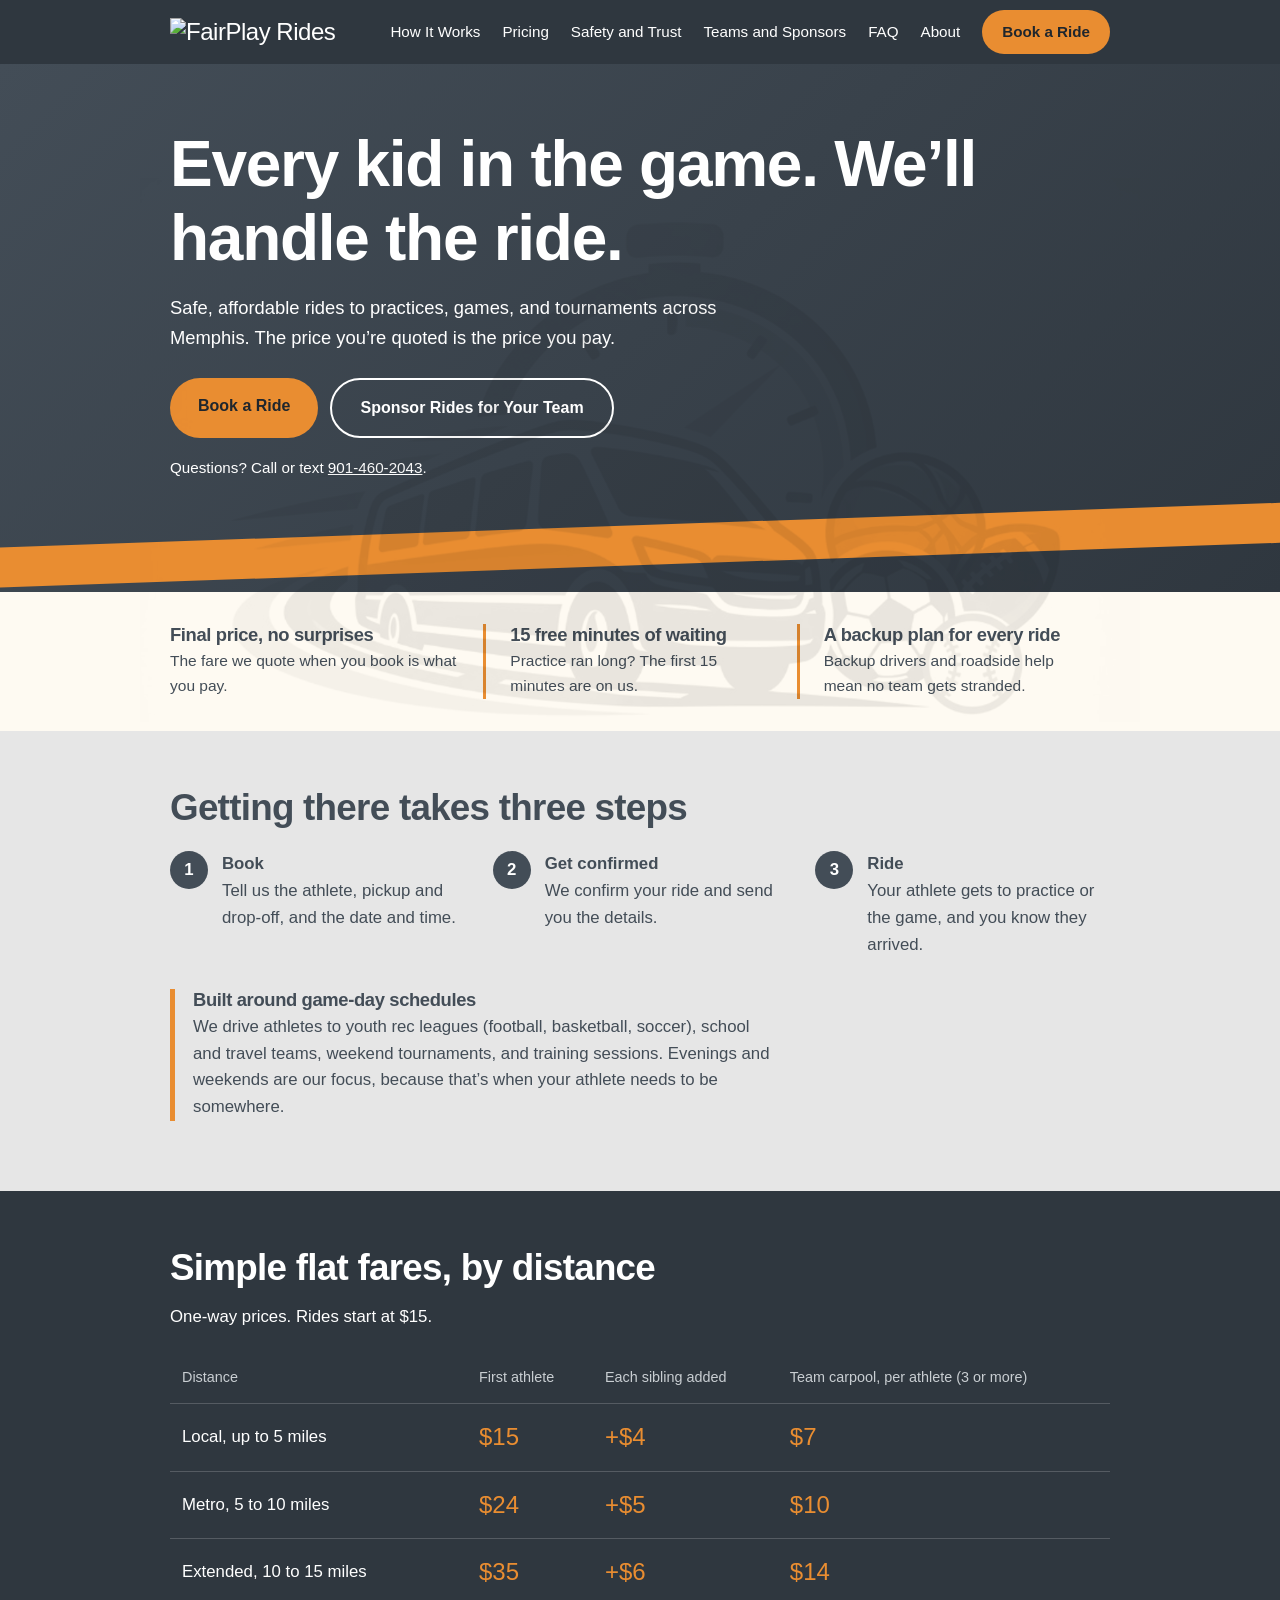
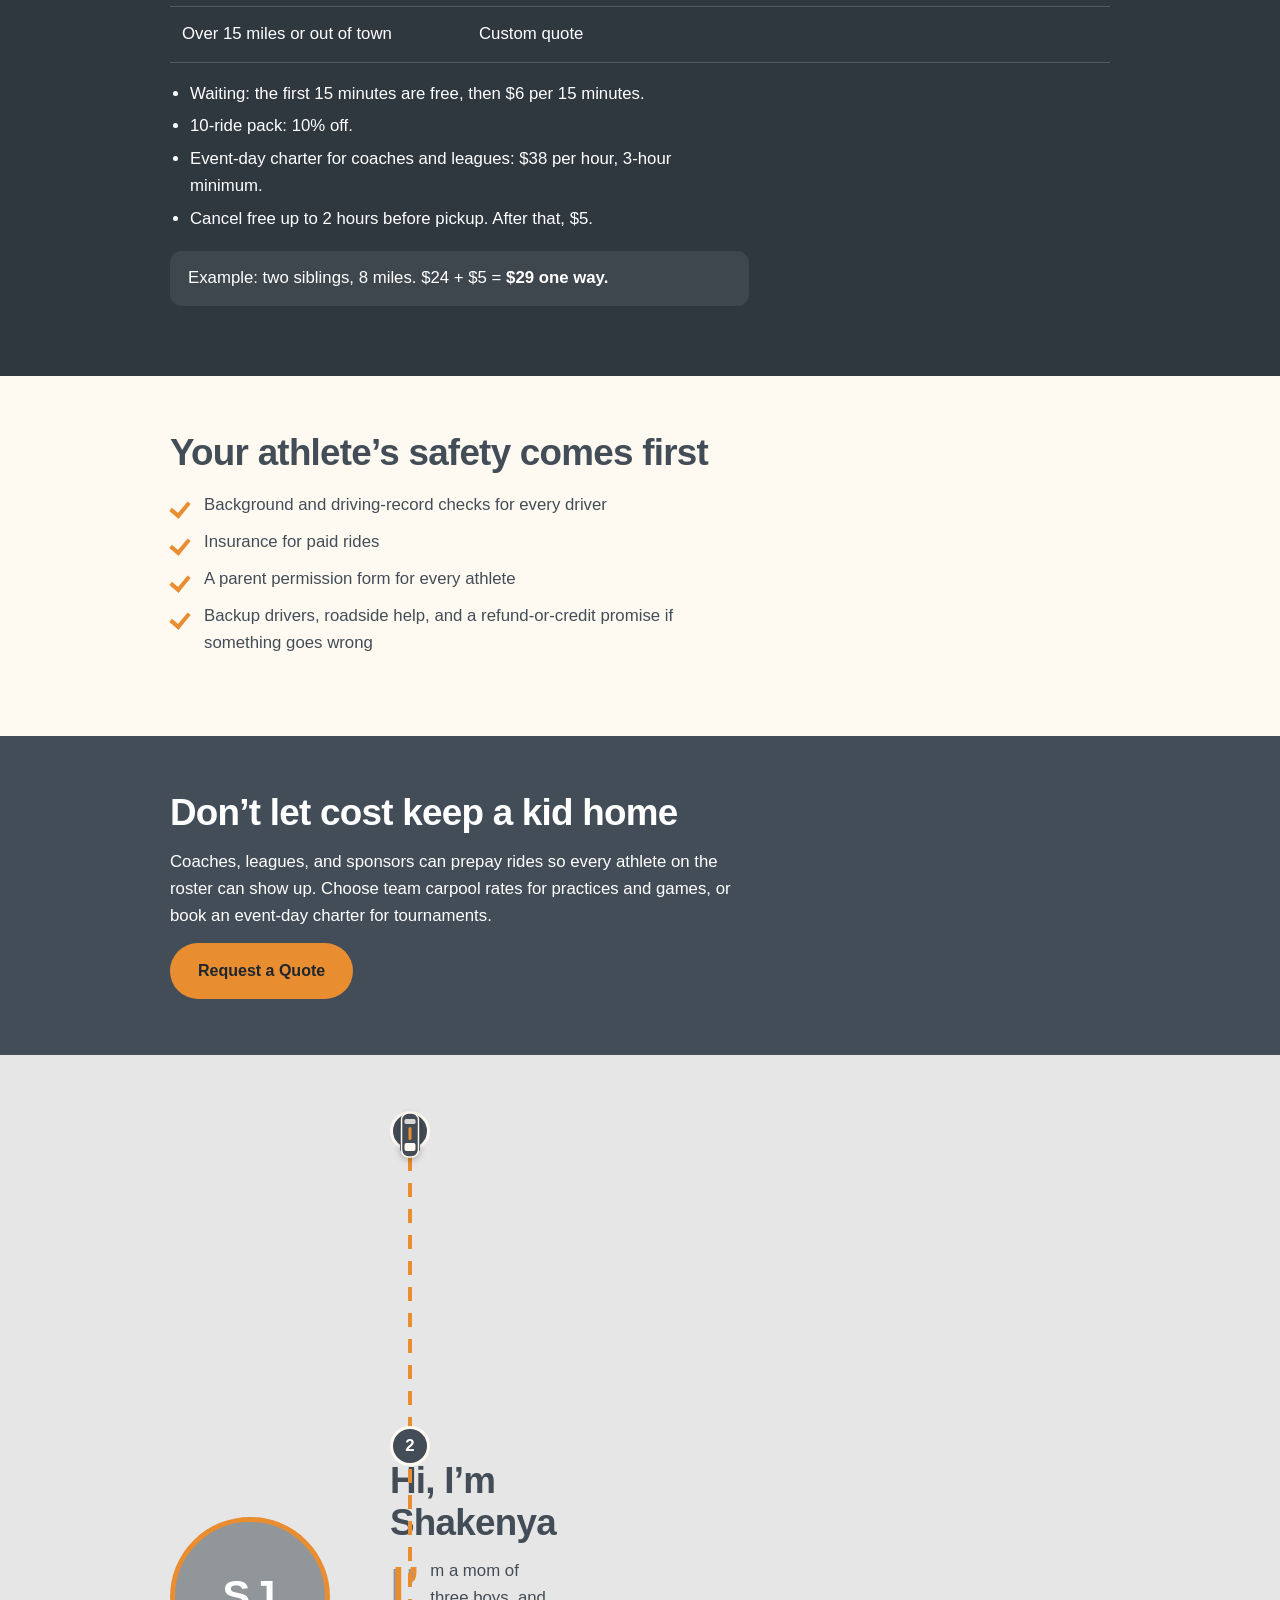
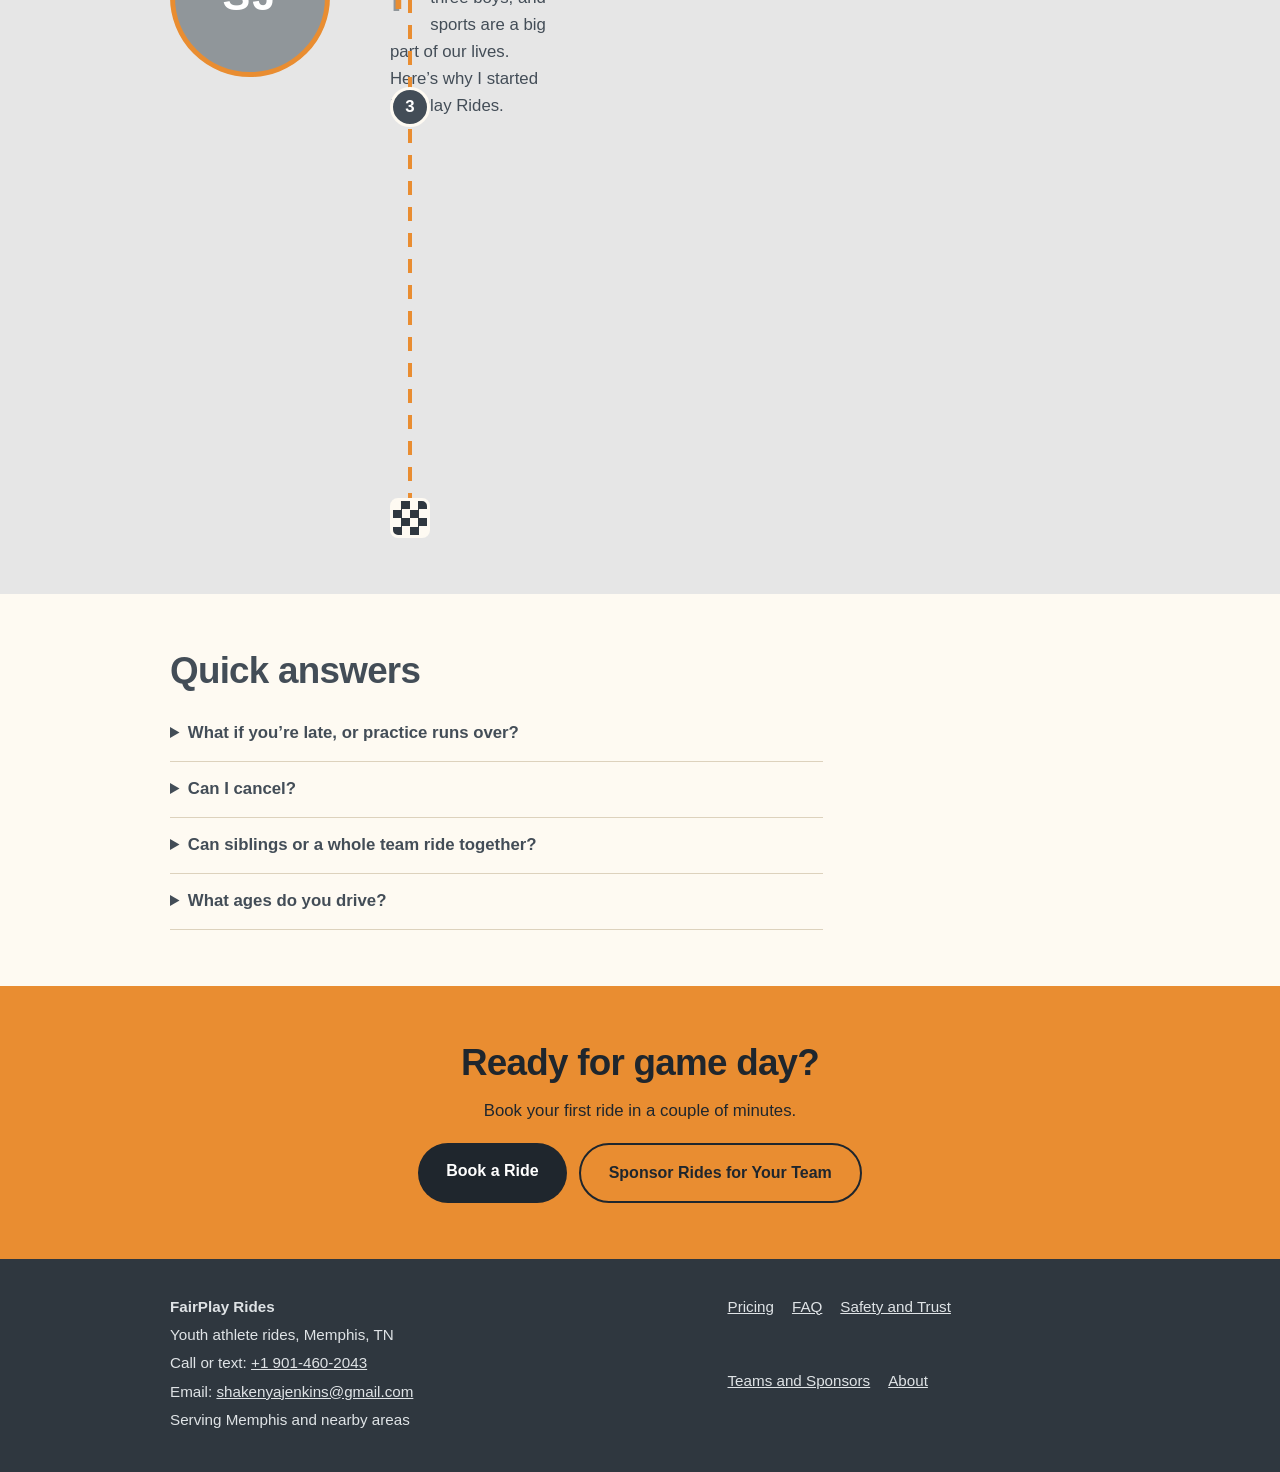
==== commit ee3e218d: "refactor index.html: restructure About section for improved storytelling and layout" ====
--- a/index.html
+++ b/index.html
@@ -308,35 +308,48 @@
 
 <!-- ============ ABOUT ============ -->
 <main>
-<section class="hero small">
-  <div class="wrap">
-    <h1>About FairPlay Rides</h1>
-    <p class="sub lead">An answer to the ride problem every sports family knows.</p>
-  </div>
-</section>
-
 <section class="about" id="about">
-  <div class="wrap">
-    <img class="photo" src="photo.jpg.png" alt="Photo of Shakenya Jenkins, owner of FairPlay Rides">
-    <div>
-      <h2>Hi, I’m Shakenya</h2>
-      <p>I’m a mom of three boys, and sports are a big part of our lives. Let me tell you why I started FairPlay Rides.</p>
-      <p>Sports have always been how I keep my boys busy and active. Every season we signed up for something new: another team, another program, another nonprofit league. I loved it.</p>
-      <p>The more we signed up for, the harder it got to actually get there. I’m a young mom doing this on a tight budget, and there were times I was running low on gas, or didn’t have the money or the support to get my boys to every practice and game. Signing your kid up is the easy part. Getting them there is where it gets real.</p>
-       <h3>I wasn’t the only one</h3>
-      <p>Once I started paying attention, I realized other parents were dealing with the same thing: juggling work, other kids, and a gas gauge. And coaches and nonprofit organizations were out there working hard to give kids a place to play.</p>
-      <p>I thought, what if getting there didn’t have to be the hard part?</p>
- 
-      <h3>So I did something about it</h3>
-      <p>FairPlay Rides gives young athletes safe, affordable rides to practices, games, and tournaments across Memphis. Parents book the rides they need. Coaches and nonprofits can set up rides for their whole team. The goal is simple: no kid misses out because of a ride.</p>
- 
-      <p>Before FairPlay Rides, I spent years in customer service, including handling escalated calls as a consumer advocate. That job taught me to listen well, stay calm when plans change, and treat people the way I’d want to be treated. That’s how I run FairPlay Rides, too.</p>
-     
-      <ul class="promise">You’ll always know  
-        <li>Who’s driving</li>
-                <li>When they’re coming</li>
-        <li>When your athlete arrives</li>
-      </ul>
+  <div class="wrap story-wrap">
+
+    <div class="intro">
+      <div class="photo" role="img" aria-label="Placeholder for Shakenya Jenkins photo">SJ</div>
+      <div>
+        <h2>Hi, I’m Shakenya</h2>
+        <p class="dropcap">I’m a mom of three boys, and sports are a big part of our lives. Here’s why I started FairPlay Rides.</p>
+      </div>
+    </div>
+
+    <div class="road-wrap" id="road">
+      <div class="road-line" aria-hidden="true"></div>
+      <div class="van" aria-hidden="true"><svg viewBox="0 0 26 48" xmlns="http://www.w3.org/2000/svg"><rect x="3" y="9" width="3" height="9" rx="1.5" fill="#2f373f"/><rect x="20" y="9" width="3" height="9" rx="1.5" fill="#2f373f"/><rect x="3" y="31" width="3" height="9" rx="1.5" fill="#2f373f"/><rect x="20" y="31" width="3" height="9" rx="1.5" fill="#2f373f"/><rect x="4.5" y="2" width="17" height="44" rx="7" fill="#434d57" stroke="#fefaf2" stroke-width="1.5"/><rect x="7.5" y="32" width="11" height="8" rx="2" fill="#fefaf2"/><rect x="7.5" y="8" width="11" height="5" rx="1.5" fill="#fefaf2" opacity=".8"/><rect x="11.5" y="16" width="3" height="13" rx="1.5" fill="#e98d31"/></svg></div>
+
+      <article class="chapter">
+        <span class="stop" aria-hidden="true"></span>
+        <h3 class="reveal">How it started</h3>
+        <p class="dropcap reveal">Sports have always kept my boys busy and active. But the more teams and nonprofit programs we signed up for, the harder it got to actually get there. I’m a young mom on a tight budget, and there were times I was running low on gas.</p>
+        <blockquote class="pull reveal">Signing your kid up is the easy part. <mark>Getting them there is where it gets real.</mark></blockquote>
+      </article>
+
+      <article class="chapter">
+        <span class="stop" aria-hidden="true"></span>
+        <h3 class="reveal">I wasn’t the only one</h3>
+        <p class="reveal">Other parents were dealing with the same thing, and coaches and nonprofits were working hard to give kids a place to play.</p>
+        <blockquote class="pull reveal">I thought, <mark>what if getting there didn’t have to be the hard part?</mark></blockquote>
+      </article>
+
+      <article class="chapter">
+        <span class="stop" aria-hidden="true"></span>
+        <h3 class="reveal">So I did something about it</h3>
+        <p class="reveal">FairPlay Rides gives young athletes safe, affordable rides to practices, games, and tournaments across Memphis.</p>
+        <blockquote class="pull reveal">The goal is simple: <mark>no kid misses out because of a ride.</mark></blockquote>
+        <p class="reveal"><b>My promise:</b> you’ll always know who’s driving, when they’re coming, and when your athlete arrives.</p>
+        <p class="reveal"><a class="btn btn-outline" href="about.html" style="color:var(--blue)">Read my full story</a></p>
+      </article>
+
+      <div class="finish">
+        <span class="flag" aria-hidden="true"></span>
+        <p class="finish-text reveal">Game day. Every kid in the game.</p>
+      </div>
     </div>
   </div>
 </section>
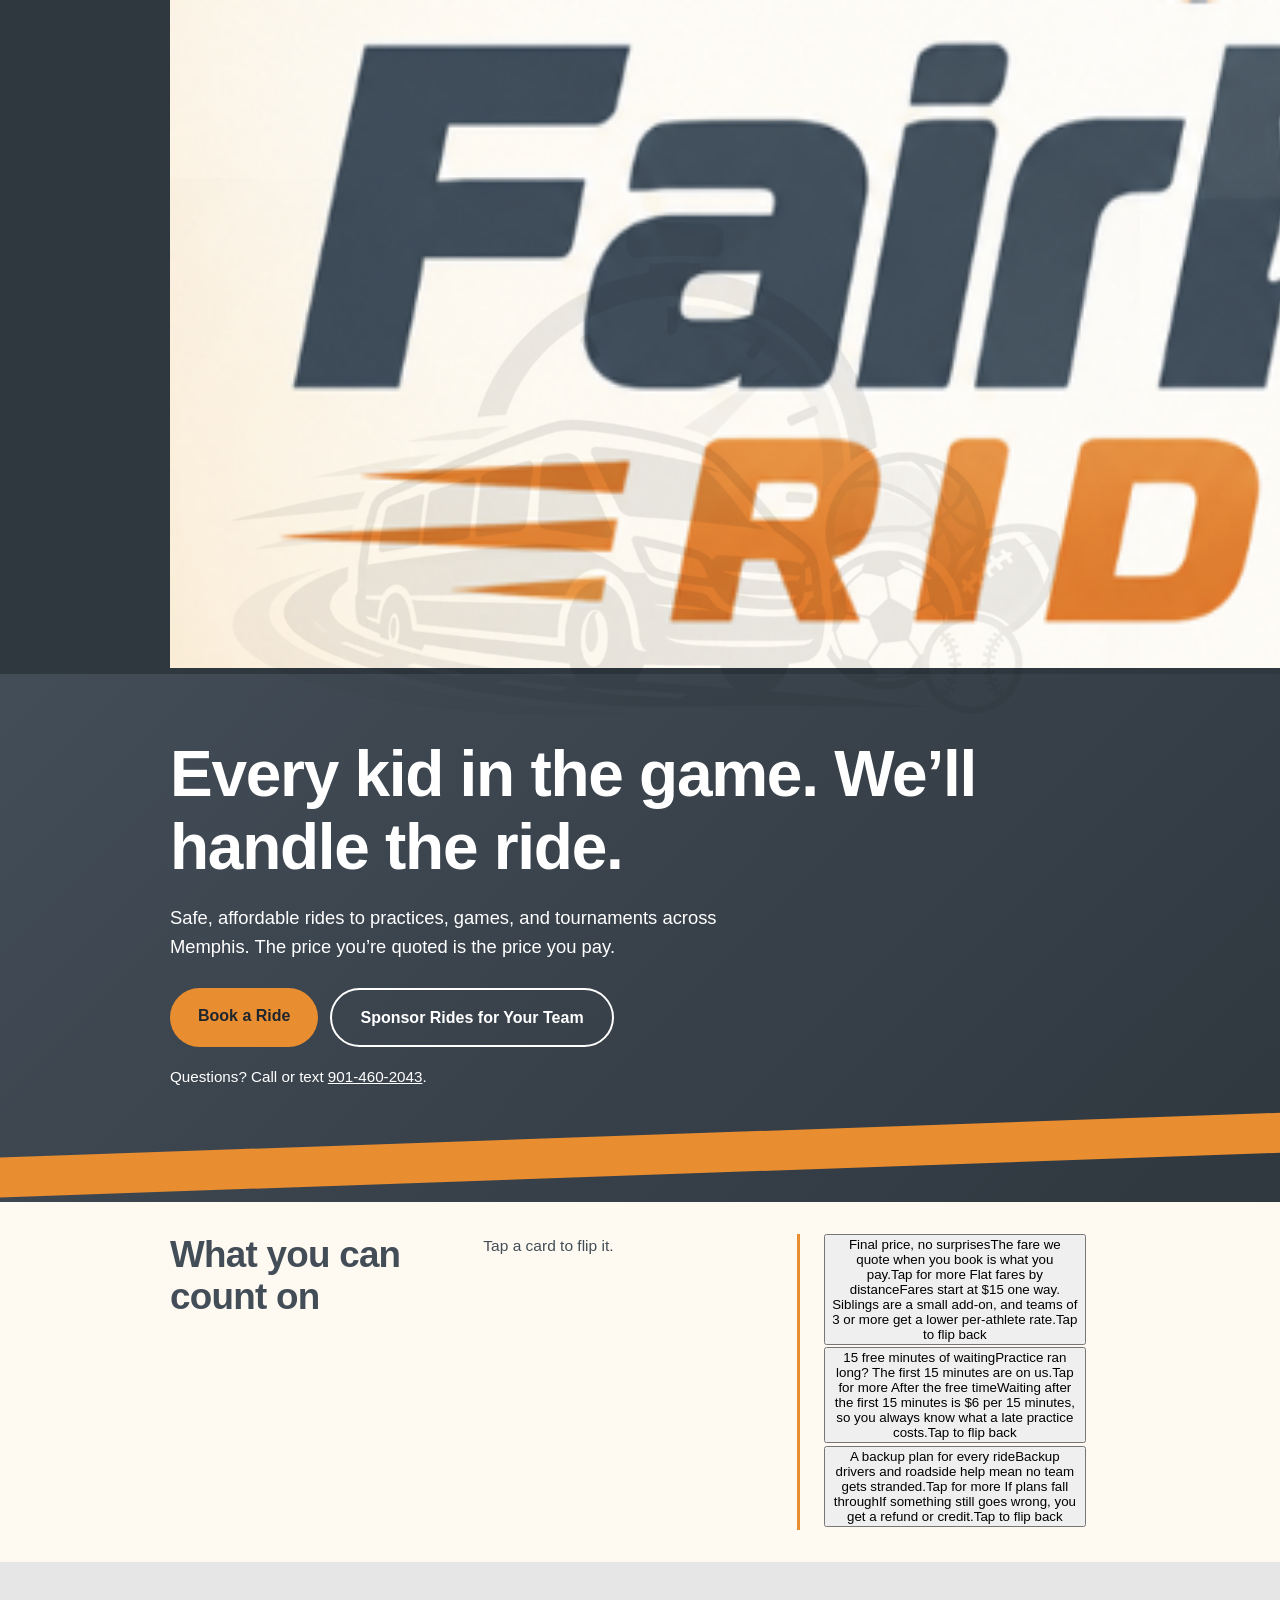
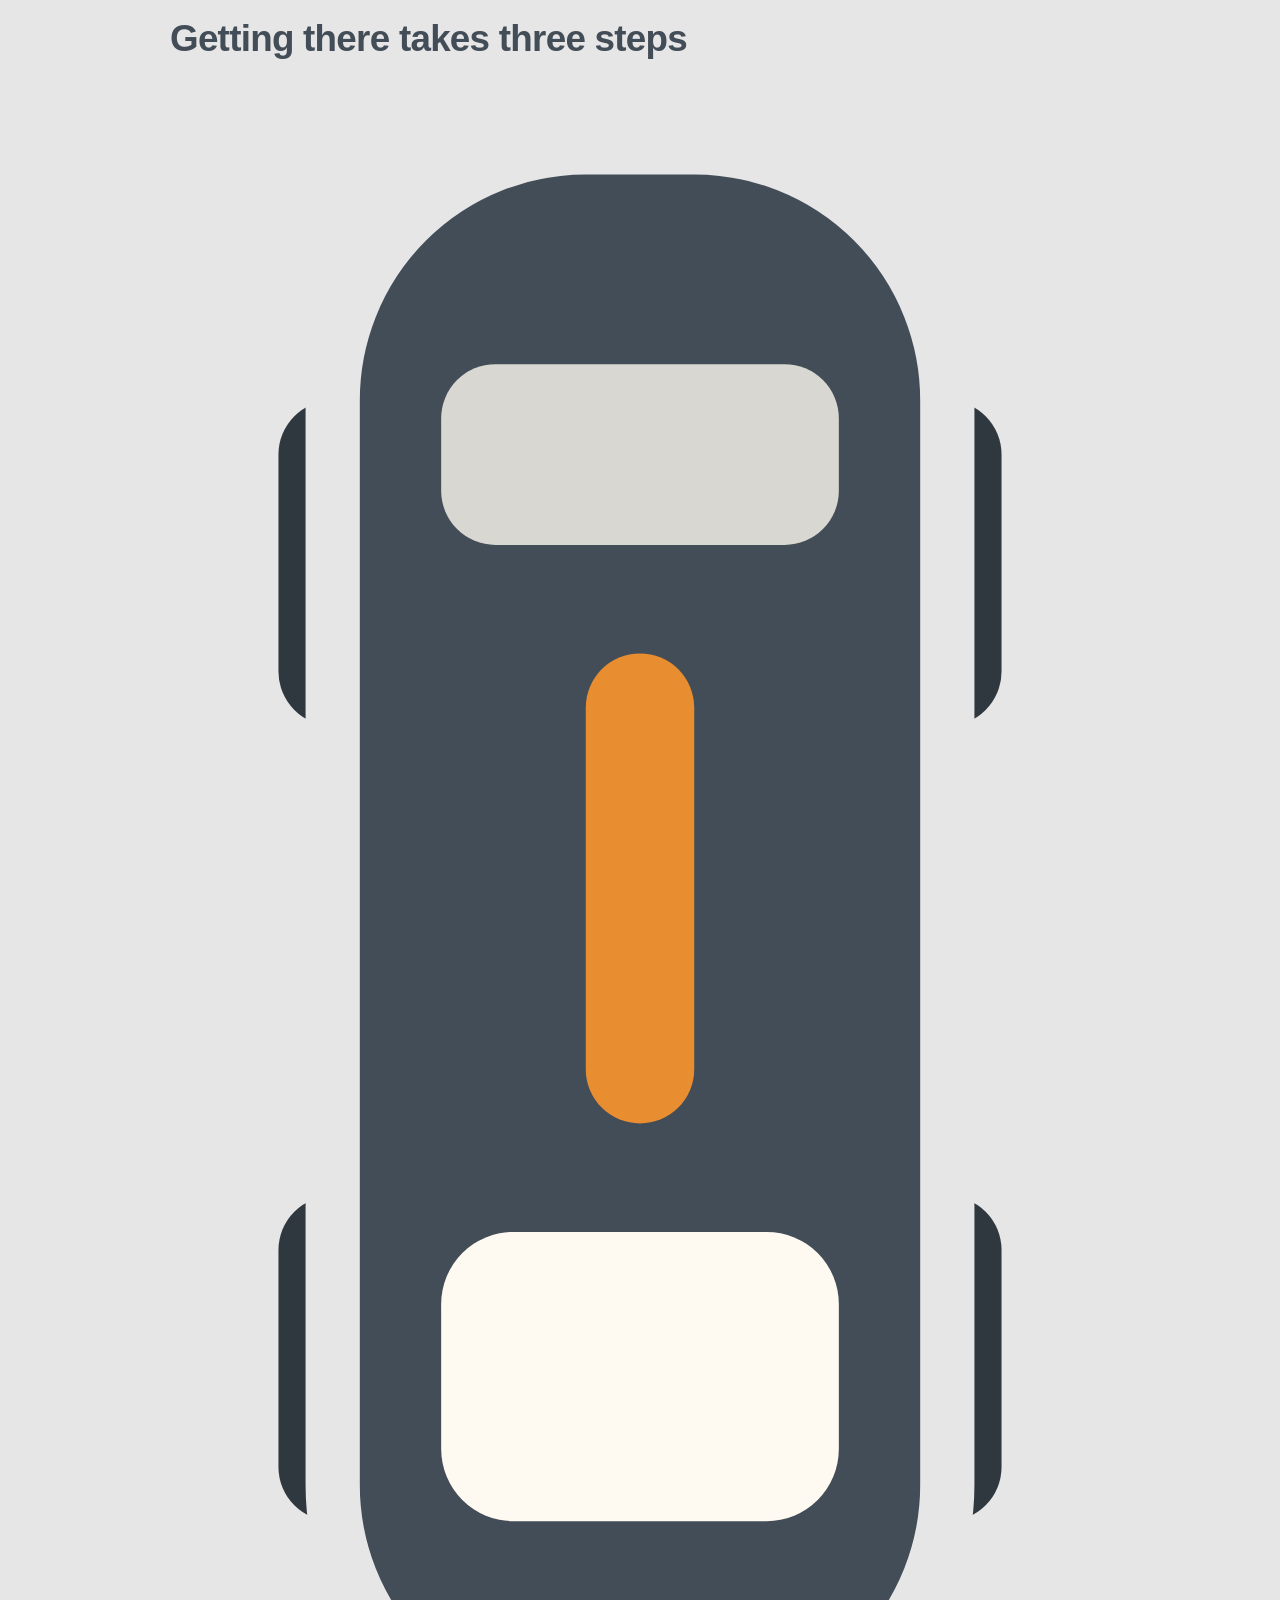
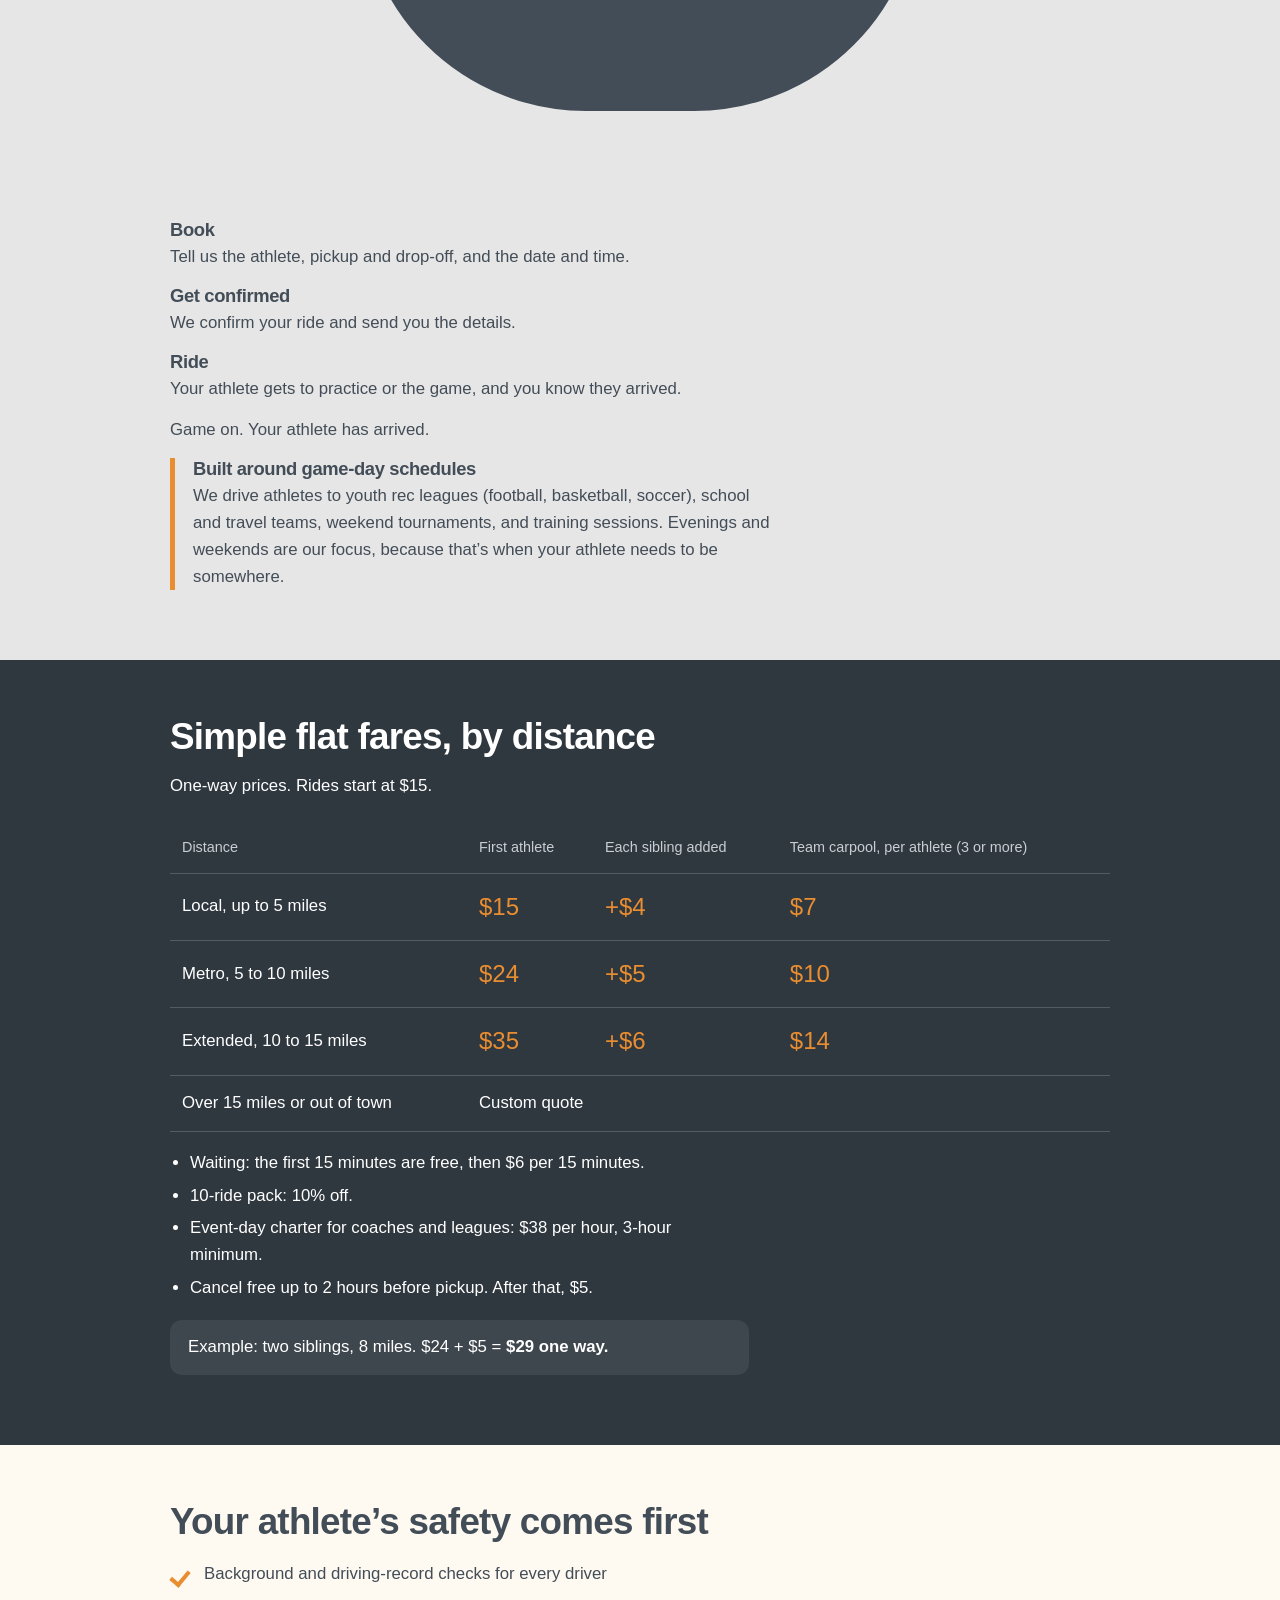
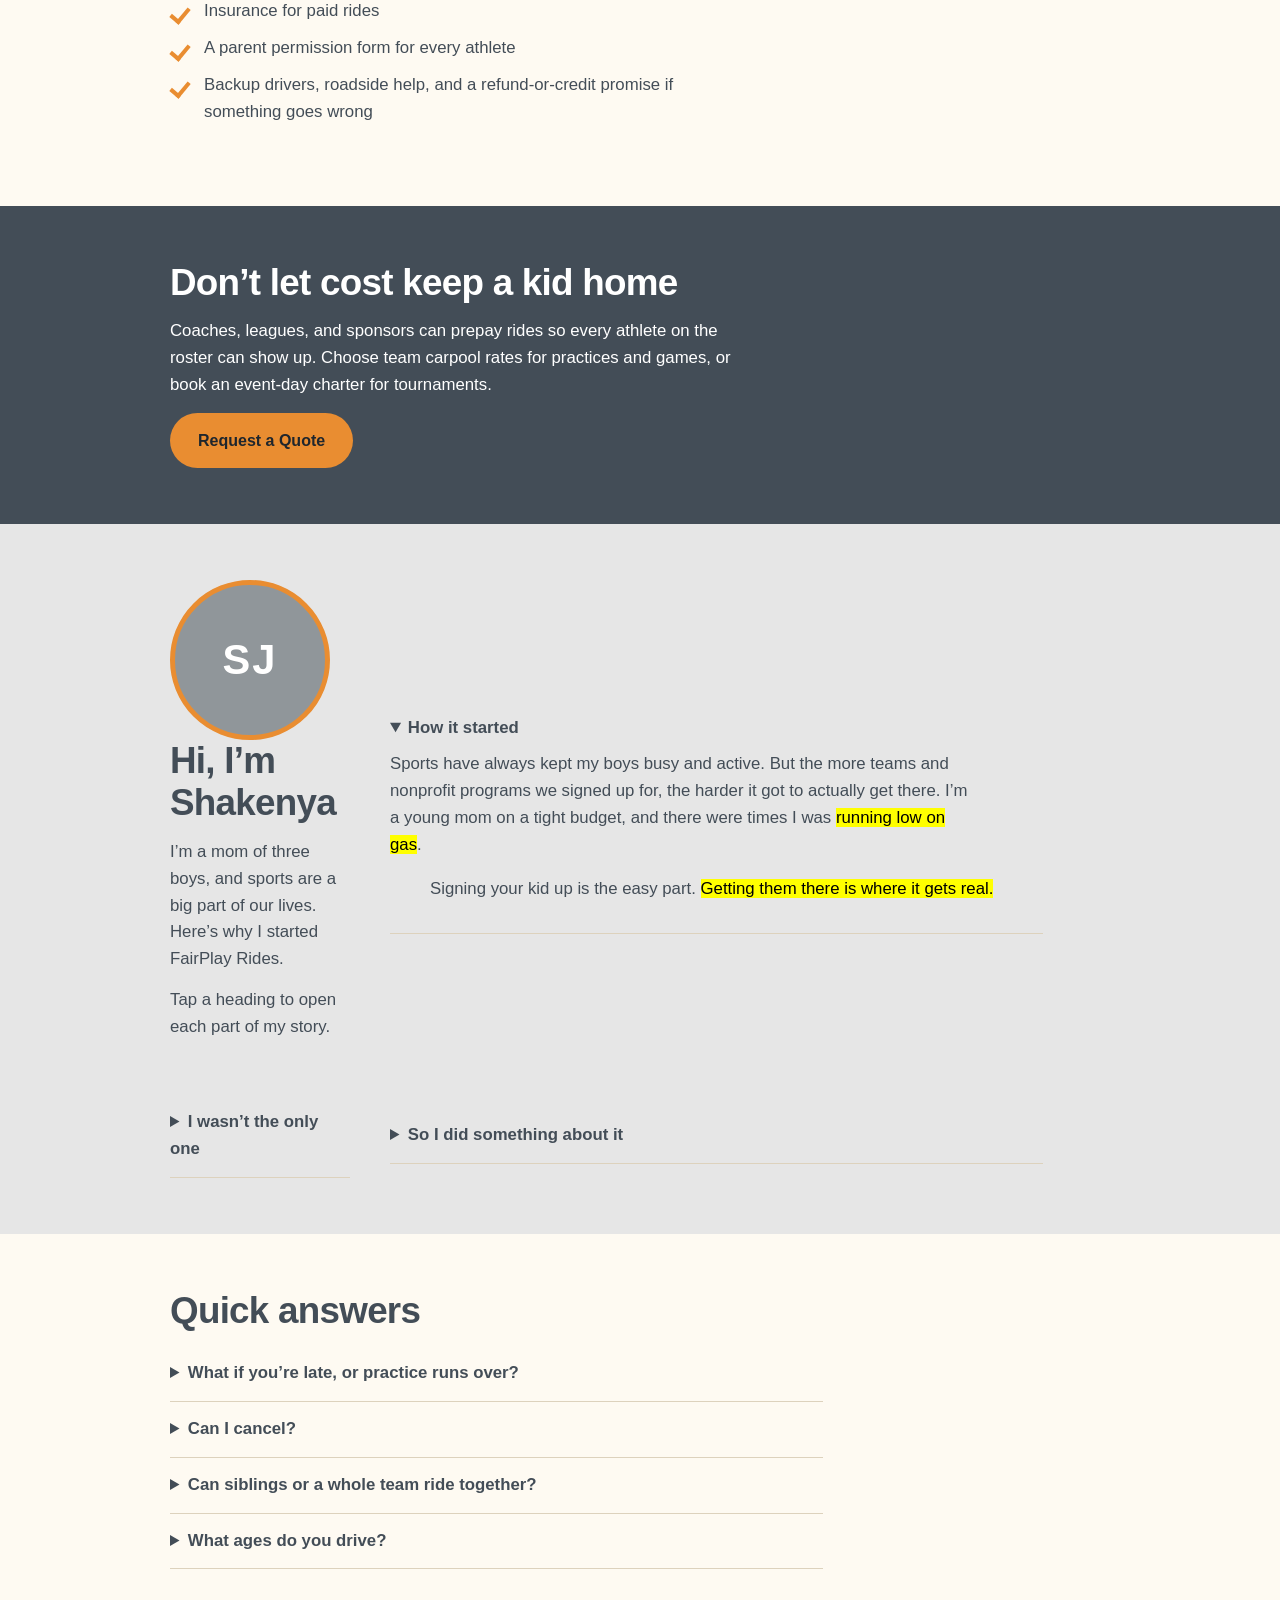
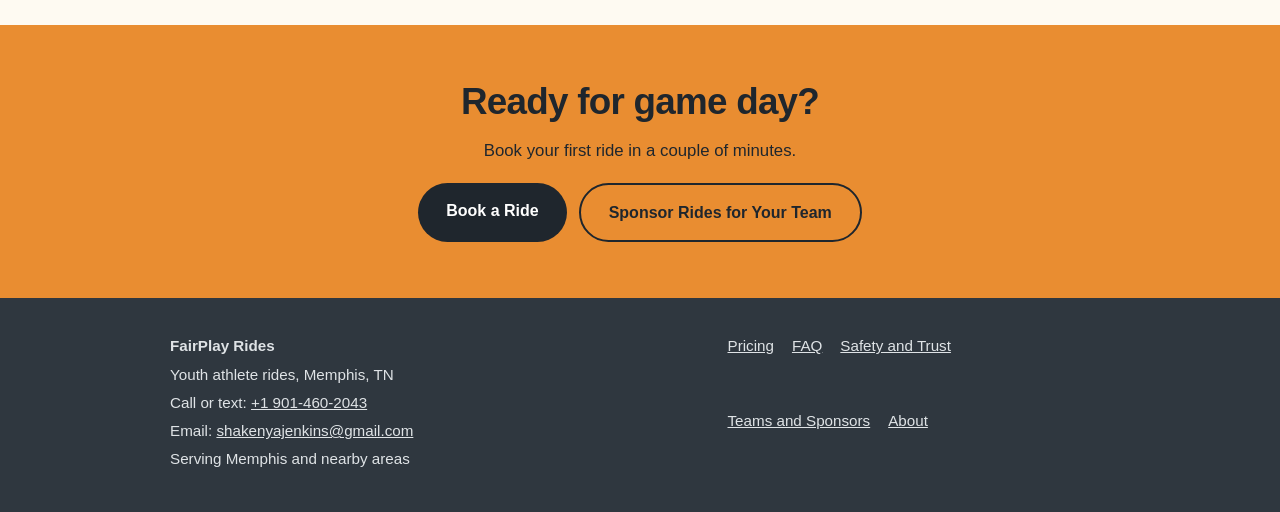
==== commit a4a58420: "refactor index.html: streamline styles and enhance layout for improved user experience" ====
--- a/index.html
+++ b/index.html
@@ -10,185 +10,19 @@
 
 <link rel="stylesheet" href="styles.css">
 <link rel="stylesheet" href="branding.css">
-<link rel="stylesheet" href="about.css">
+<!-- Lets the slide-in effects switch on. Leave this line here. -->
 <script>document.documentElement.className += " js";</script>
-
-<style>
-
-/* COLORS: change a color once here and it updates everywhere */
-:root {
-  --blue: #434d57;      /* gray blue: main color */
-  --deep: #2f373f;      /* darker gray blue: dark sections */
-  --orange: #e98d31;    /* Game Day Orange: accents and buttons */
-  --gray: #90969a;      /* gray: secondary text */
-  --page: #e6e6e6;      /* light gray page background */
-  --card: #fefaf2;      /* light orange cream sections */
-  --ink: #1f262d;       /* text on orange buttons */
-}
-
-* { box-sizing: border-box; }
-html { scroll-behavior: smooth; scroll-padding-top: 76px; }
-@media (prefers-reduced-motion: reduce) { html { scroll-behavior: auto; } }
-
-body {
-  margin: 0;
-  background: var(--page);
-  color: var(--blue);
-  font-family: "Trebuchet MS", Verdana, sans-serif;
-  font-size: 1.05rem;
-  line-height: 1.6;
-}
-
-/* Headings use Sprite Graffiti if you added it, otherwise a bold fallback */
-h1, h2, h3, .logo {
-  font-family: "Trebuchet MS", Verdana, sans-serif;
-  letter-spacing: -0.02em;
-  line-height: 1.15;
-  margin: 0;
-}
-h2 { font-size: clamp(1.6rem, 4.5vw, 2.3rem); margin-bottom: 14px; }
-h3 { font-size: 1.15rem; margin-bottom: 4px; }
-p { margin: 0 0 14px; max-width: 62ch; }
-a { color: inherit; }
-a:focus-visible, button:focus-visible, summary:focus-visible {
-  outline: 3px solid var(--orange);
-  outline-offset: 3px;
-}
-
-.wrap { max-width: 980px; margin: 0 auto; padding: 0 20px; }
-section { padding: 56px 0; }
-
-/* BUTTONS */
-.btn {
-  display: inline-block;
-  padding: 15px 28px;
-  border-radius: 999px;
-  font-weight: bold;
-  font-size: 1rem;
-  text-decoration: none;
-  text-align: center;
-}
-.btn-orange { background: var(--orange); color: var(--ink); }
-.btn-outline { border: 2px solid currentColor; }
-.btn-row { display: flex; flex-wrap: wrap; gap: 12px; margin-top: 8px; }
-
-/* HERO */
-.hero {
-  position: relative; overflow: hidden;
-  background: linear-gradient(135deg, var(--blue) 0%, var(--deep) 100%);
-  color: #fff;
-  padding: 64px 0 112px;
-}
-.hero:after {
-  content: ""; position: absolute; left: -10%; right: -10%; bottom: 0;
-  height: 40px; background: var(--orange);
-  transform: skewY(-2deg); transform-origin: left bottom;
-}
-.hero h1 { font-size: clamp(2.2rem, 8vw, 4rem); max-width: 13em; margin-bottom: 18px; }
-.hero .sub { font-size: 1.15rem; max-width: 34em; margin-bottom: 26px; }
-.hero .help { font-size: .95rem; margin: 18px 0 0; }
-
-/* TRUST STRIP */
-.trust { background: var(--card); padding: 32px 0; }
-.trust .wrap { display: grid; gap: 22px; }
-.trust p { margin: 0; font-size: .97rem; }
-@media (min-width: 760px) {
-  .trust .wrap { grid-template-columns: repeat(3, 1fr); gap: 0; }
-  .trust .wrap > div { padding: 0 24px; border-left: 3px solid var(--orange); }
-  .trust .wrap > div:first-child { padding-left: 0; border-left: 0; }
-}
-
-/* HOW IT WORKS */
-.steps { list-style: none; padding: 0; margin: 22px 0 30px; display: grid; gap: 16px; counter-reset: s; }
-.steps li { counter-increment: s; padding-left: 52px; position: relative; }
-.steps li:before {
-  content: counter(s);
-  position: absolute; left: 0; top: 0;
-  width: 38px; height: 38px; border-radius: 50%;
-  background: var(--blue); color: #fff; font-weight: bold;
-  display: flex; align-items: center; justify-content: center;
-}
-.steps b { display: block; }
-@media (min-width: 760px) { .steps { grid-template-columns: repeat(3, 1fr); gap: 28px; } }
-.serve { border-left: 5px solid var(--orange); padding-left: 18px; }
-
-/* FARE BOARD (pricing) */
-.fares { background: var(--deep); color: #fff; }
-.fares h2 { color: #fff; }
-.board { overflow-x: auto; margin: 22px 0 10px; }
-table { width: 100%; min-width: 560px; border-collapse: collapse; }
-th, td { text-align: left; padding: 14px 12px; border-bottom: 1px solid rgba(255,255,255,.18); }
-th { font-weight: normal; color: #c9ced2; font-size: .9rem; }
-td.price { color: var(--orange); font-size: 1.5rem; font-family: "Sprite Graffiti", "Trebuchet MS", Verdana, sans-serif; }
-.fares ul { padding-left: 20px; margin: 18px 0; max-width: 62ch; }
-.fares li { margin-bottom: 6px; }
-.example { background: rgba(255,255,255,.08); border-radius: 12px; padding: 14px 18px; max-width: 62ch; }
-
-/* SAFETY */
-.safety { background: var(--card); }
-.checks { list-style: none; padding: 0; margin: 18px 0 24px; display: grid; gap: 10px; max-width: 62ch; }
-.checks li { padding-left: 34px; position: relative; }
-.checks li:before {
-  content: ""; position: absolute; left: 4px; top: .35em;
-  width: 8px; height: 15px; border: solid var(--orange); border-width: 0 4px 4px 0;
-  transform: rotate(40deg);
-}
-
-/* TEAMS AND SPONSORS */
-.teams { background: var(--blue); color: #fff; }
-.teams h2 { color: #fff; }
-
-/* ABOUT */
-.about .wrap { display: grid; gap: 26px; align-items: center; }
-.photo {
-  width: 160px; height: 160px; border-radius: 50%; object-fit: cover;
-  border: 5px solid var(--orange); display: flex; align-items: center; justify-content: center;
-  background: var(--gray); color: #fff; font-size: 2.6rem; font-weight: bold; letter-spacing: 2px;
-}
-.promise { font-weight: bold; }
-@media (min-width: 760px) { .about .wrap { grid-template-columns: 180px 1fr; gap: 40px; } }
-
-/* FAQ */
-.faq { background: var(--card); }
-details { border-bottom: 1px solid #ddd2bd; padding: 14px 0; max-width: 70ch; }
-summary { cursor: pointer; font-weight: bold; }
-details p { margin: 10px 0 0; }
-
-/* FINAL CALL TO ACTION AND FOOTER */
-.final { background: var(--orange); color: var(--ink); text-align: center; }
-.final p { margin: 0 auto 18px; }
-.final .btn-row { justify-content: center; }
-.final .btn-orange { background: var(--ink); color: #fff; }
-.final .btn-outline { color: var(--ink); }
-footer { background: var(--deep); color: #dfe3e6; padding: 36px 0 90px; font-size: .95rem; }
-footer .wrap { display: grid; gap: 22px; }
-footer p { margin: 0 0 4px; }
-footer ul { list-style: none; padding: 0; margin: 0; display: flex; flex-wrap: wrap; gap: 8px 18px; }
-@media (min-width: 760px) { footer .wrap { grid-template-columns: 1.4fr 1fr; } footer { padding-bottom: 36px; } }
-
-/* STICKY "BOOK A RIDE" BAR (phones only) */
-.bar { display: none; }
-@media (max-width: 759px) {
-  .bar {
-    display: block; position: fixed; left: 0; right: 0; bottom: 0; z-index: 9;
-    background: var(--deep); padding: 12px 16px calc(12px + env(safe-area-inset-bottom, 0px));
-  }
-  .bar a { display: block; }
-  .btn-row .btn { width: 100%; }
-}
-</style>
 </head>
 
 <body>
-
 <!-- ============ HEADER ============ -->
-<!-- EDIT: every "Book a Ride" button points to #contact for now.
+<!-- EDIT: every "Book a Ride" button points to #contact (your call-or-text info in the footer) for now.
      WHEN your Jotform is ready: search this file for  href="#contact"  on the
      Book a Ride buttons and replace it with your Jotform link. -->
 <header class="site-header">
   <div class="wrap">
     <a class="logo" href="#top" aria-label="FairPlay Rides home">
-      <img src="" alt="FairPlay Rides">
+      <img src="2logo.png" alt="FairPlay Rides" width="2095" height="668">
     </a>
     <button class="menu-btn" aria-expanded="false" aria-controls="nav">Menu</button>
     <nav id="nav" aria-label="Main">
@@ -220,34 +54,67 @@
   </div>
 </section>
 
-<!-- ============ TRUST POINTS ============ -->
-<div class="trust">
-  <div class="wrap">
-    <div>
-      <h3>Final price, no surprises</h3>
-      <p>The fare we quote when you book is what you pay.</p>
-    </div>
-    <div>
-      <h3>15 free minutes of waiting</h3>
-      <p>Practice ran long? The first 15 minutes are on us.</p>
-    </div>
-    <div>
-      <!-- ONLY KEEP this point once backup drivers and roadside help are in place -->
-      <h3>A backup plan for every ride</h3>
-      <p>Backup drivers and roadside help mean no team gets stranded.</p>
-    </div>
-  </div>
-</div>
-
-<!-- ============ HOW IT WORKS ============ -->
-<section id="how">
-  <div class="wrap">
-    <h2>Getting there takes three steps</h2>
-    <ol class="steps">
-      <li><b>Book</b>Tell us the athlete, pickup and drop-off, and the date and time.</li>
-      <li><b>Get confirmed</b>We confirm your ride and send you the details.</li>
-      <li><b>Ride</b>Your athlete gets to practice or the game, and you know they arrived.</li>
-    </ol>
+<!-- ============ WHAT YOU CAN COUNT ON (flip cards) ============ -->
+<section class="trust">
+  <div class="wrap">
+    <h2 class="reveal">What you can count on</h2>
+    <p class="hint">Tap a card to flip it.</p>
+    <div class="flips">
+      <button type="button" class="flip" aria-pressed="false">
+        <span class="flip-inner">
+          <span class="face front"><span class="flip-title">Final price, no surprises</span><span class="flip-text">The fare we quote when you book is what you pay.</span><span class="flip-hint">Tap for more</span></span>
+          <span class="face back"><span class="flip-title">Flat fares by distance</span><span class="flip-text">Fares start at $15 one way. Siblings are a small add-on, and teams of 3 or more get a lower per-athlete rate.</span><span class="flip-hint">Tap to flip back</span></span>
+        </span>
+      </button>
+      <button type="button" class="flip" aria-pressed="false">
+        <span class="flip-inner">
+          <span class="face front"><span class="flip-title">15 free minutes of waiting</span><span class="flip-text">Practice ran long? The first 15 minutes are on us.</span><span class="flip-hint">Tap for more</span></span>
+          <span class="face back"><span class="flip-title">After the free time</span><span class="flip-text">Waiting after the first 15 minutes is $6 per 15 minutes, so you always know what a late practice costs.</span><span class="flip-hint">Tap to flip back</span></span>
+        </span>
+      </button>
+      <!-- ONLY KEEP the next card once backup drivers and roadside help are in place -->
+      <button type="button" class="flip" aria-pressed="false">
+        <span class="flip-inner">
+          <span class="face front"><span class="flip-title">A backup plan for every ride</span><span class="flip-text">Backup drivers and roadside help mean no team gets stranded.</span><span class="flip-hint">Tap for more</span></span>
+          <span class="face back"><span class="flip-title">If plans fall through</span><span class="flip-text">If something still goes wrong, you get a refund or credit.</span><span class="flip-hint">Tap to flip back</span></span>
+        </span>
+      </button>
+    </div>
+  </div>
+</section>
+
+<!-- ============ HOW IT WORKS (the road) ============ -->
+<section class="jersey" id="how">
+  <div class="wrap">
+    <h2 class="reveal">Getting there takes three steps</h2>
+    <div class="road-wrap">
+      <div class="road-line" aria-hidden="true"></div>
+      <div class="van" aria-hidden="true"><svg viewBox="0 0 26 48" xmlns="http://www.w3.org/2000/svg"><rect x="3" y="9" width="3" height="9" rx="1.5" fill="#2f373f"/><rect x="20" y="9" width="3" height="9" rx="1.5" fill="#2f373f"/><rect x="3" y="31" width="3" height="9" rx="1.5" fill="#2f373f"/><rect x="20" y="31" width="3" height="9" rx="1.5" fill="#2f373f"/><rect x="4.5" y="2" width="17" height="44" rx="7" fill="#434d57" stroke="#e6e6e6" stroke-width="1.5"/><rect x="7.5" y="32" width="11" height="8" rx="2" fill="#fefaf2"/><rect x="7.5" y="8" width="11" height="5" rx="1.5" fill="#fefaf2" opacity=".8"/><rect x="11.5" y="16" width="3" height="13" rx="1.5" fill="#e98d31"/></svg></div>
+
+      <article class="chapter">
+        <span class="stop" aria-hidden="true"></span>
+        <h3 class="reveal">Book</h3>
+        <p class="reveal">Tell us the athlete, pickup and drop-off, and the date and time.</p>
+      </article>
+
+      <article class="chapter">
+        <span class="stop" aria-hidden="true"></span>
+        <h3 class="reveal">Get confirmed</h3>
+        <p class="reveal">We confirm your ride and send you the details.</p>
+      </article>
+
+      <article class="chapter">
+        <span class="stop" aria-hidden="true"></span>
+        <h3 class="reveal">Ride</h3>
+        <p class="reveal">Your athlete gets to practice or the game, and you know they arrived.</p>
+      </article>
+
+      <!-- FINISH LINE. EDIT the words below to change the message at the end of the road. -->
+      <div class="finish">
+        <span class="flag" aria-hidden="true"></span>
+        <p class="finish-text reveal">Game on. Your athlete has arrived.</p>
+      </div>
+    </div>
     <div class="serve">
       <h3>Built around game-day schedules</h3>
       <p>We drive athletes to youth rec leagues (football, basketball, soccer), school and travel teams, weekend tournaments, and training sessions. Evenings and weekends are our focus, because that’s when your athlete needs to be somewhere.</p>
@@ -255,10 +122,9 @@
   </div>
 </section>
 
-<!-- ============ PRICING ============ -->
-<section class="fares" id="pricing">
-  <div class="wrap">
-    <h2>Simple flat fares, by distance</h2>
+<section class="fares jersey" id="pricing">
+  <div class="wrap">
+    <h2 class="reveal">Simple flat fares, by distance</h2>
     <p>One-way prices. Rides start at $15.</p>
     <div class="board">
       <table>
@@ -279,12 +145,11 @@
   </div>
 </section>
 
-<!-- ============ SAFETY AND TRUST ============ -->
 <!-- IMPORTANT: only keep each line below once it is actually in place at launch.
      Your car insurance for paid rides and driver checks must be done first. -->
-<section class="safety" id="safety">
-  <div class="wrap">
-    <h2>Your athlete’s safety comes first</h2>
+<section class="safety jersey" id="safety">
+  <div class="wrap">
+    <h2 class="reveal">Your athlete’s safety comes first</h2>
     <ul class="checks">
       <li>Background and driving-record checks for every driver</li>
       <li>Insurance for paid rides</li>
@@ -294,70 +159,61 @@
   </div>
 </section>
 
-<!-- ============ TEAMS AND SPONSORS ============ -->
-<section class="teams" id="teams">
-  <div class="wrap">
-    <h2>Don’t let cost keep a kid home</h2>
+<section class="teams jersey" id="teams">
+  <div class="wrap">
+    <h2 class="reveal">Don’t let cost keep a kid home</h2>
     <p>Coaches, leagues, and sponsors can prepay rides so every athlete on the roster can show up. Choose team carpool rates for practices and games, or book an event-day charter for tournaments.</p>
     <div class="btn-row">
-      <!-- EDIT: replace #contact with your Request a Quote form link when ready -->
+      <!-- EDIT: replace this link with your Request a Quote form when ready -->
       <a class="btn btn-orange" href="#contact">Request a Quote</a>
     </div>
   </div>
 </section>
 
-<!-- ============ ABOUT ============ -->
-<main>
-<section class="about" id="about">
-  <div class="wrap story-wrap">
-
+<!-- ============ ABOUT (tap-to-open story) ============ -->
+<section class="about jersey" id="about">
+  <div class="wrap">
     <div class="intro">
+      <!-- WHEN your photo is ready: delete the placeholder <div> below and put this line in its place
+           (change the file name if yours differs):
+           <img class="photo" src="photo.jpg" alt="Photo of Shakenya Jenkins, owner of FairPlay Rides"> -->
       <div class="photo" role="img" aria-label="Placeholder for Shakenya Jenkins photo">SJ</div>
       <div>
-        <h2>Hi, I’m Shakenya</h2>
-        <p class="dropcap">I’m a mom of three boys, and sports are a big part of our lives. Here’s why I started FairPlay Rides.</p>
+        <h2 class="reveal">Hi, I’m Shakenya</h2>
+        <p>I’m a mom of three boys, and sports are a big part of our lives. Here’s why I started FairPlay Rides.</p>
+        <p class="hint">Tap a heading to open each part of my story.</p>
       </div>
     </div>
 
-    <div class="road-wrap" id="road">
-      <div class="road-line" aria-hidden="true"></div>
-      <div class="van" aria-hidden="true"><svg viewBox="0 0 26 48" xmlns="http://www.w3.org/2000/svg"><rect x="3" y="9" width="3" height="9" rx="1.5" fill="#2f373f"/><rect x="20" y="9" width="3" height="9" rx="1.5" fill="#2f373f"/><rect x="3" y="31" width="3" height="9" rx="1.5" fill="#2f373f"/><rect x="20" y="31" width="3" height="9" rx="1.5" fill="#2f373f"/><rect x="4.5" y="2" width="17" height="44" rx="7" fill="#434d57" stroke="#fefaf2" stroke-width="1.5"/><rect x="7.5" y="32" width="11" height="8" rx="2" fill="#fefaf2"/><rect x="7.5" y="8" width="11" height="5" rx="1.5" fill="#fefaf2" opacity=".8"/><rect x="11.5" y="16" width="3" height="13" rx="1.5" fill="#e98d31"/></svg></div>
-
-      <article class="chapter">
-        <span class="stop" aria-hidden="true"></span>
-        <h3 class="reveal">How it started</h3>
-        <p class="dropcap reveal">Sports have always kept my boys busy and active. But the more teams and nonprofit programs we signed up for, the harder it got to actually get there. I’m a young mom on a tight budget, and there were times I was running low on gas.</p>
-        <blockquote class="pull reveal">Signing your kid up is the easy part. <mark>Getting them there is where it gets real.</mark></blockquote>
-      </article>
-
-      <article class="chapter">
-        <span class="stop" aria-hidden="true"></span>
-        <h3 class="reveal">I wasn’t the only one</h3>
-        <p class="reveal">Other parents were dealing with the same thing, and coaches and nonprofits were working hard to give kids a place to play.</p>
-        <blockquote class="pull reveal">I thought, <mark>what if getting there didn’t have to be the hard part?</mark></blockquote>
-      </article>
-
-      <article class="chapter">
-        <span class="stop" aria-hidden="true"></span>
-        <h3 class="reveal">So I did something about it</h3>
-        <p class="reveal">FairPlay Rides gives young athletes safe, affordable rides to practices, games, and tournaments across Memphis.</p>
-        <blockquote class="pull reveal">The goal is simple: <mark>no kid misses out because of a ride.</mark></blockquote>
-        <p class="reveal"><b>My promise:</b> you’ll always know who’s driving, when they’re coming, and when your athlete arrives.</p>
-        <p class="reveal"><a class="btn btn-outline" href="about.html" style="color:var(--blue)">Read my full story</a></p>
-      </article>
-
-      <div class="finish">
-        <span class="flag" aria-hidden="true"></span>
-        <p class="finish-text reveal">Game day. Every kid in the game.</p>
-      </div>
-    </div>
-  </div>
-</section>
-
-<!-- ============ FAQ ============ -->
-<section class="faq" id="faq">
-  <div class="wrap">
-    <h2>Quick answers</h2>
+      <details class="play" open>
+        <summary><span class="t">How it started</span></summary>
+        <div class="play-body">
+          <p class="reveal">Sports have always kept my boys busy and active. But the more teams and nonprofit programs we signed up for, the harder it got to actually get there. I’m a young mom on a tight budget, and there were times I was <mark class="hl">running low on gas</mark>.</p>
+          <blockquote class="pull reveal">Signing your kid up is the easy part. <mark class="hl">Getting them there is where it gets real.</mark></blockquote>
+        </div>
+      </details>
+      <details class="play">
+        <summary><span class="t">I wasn’t the only one</span></summary>
+        <div class="play-body">
+          <p class="reveal">Other parents were dealing with the same thing, and coaches and nonprofits were working hard to <mark class="hl">give kids a place to play</mark>.</p>
+          <blockquote class="pull reveal">I thought, <mark class="hl">what if getting there didn’t have to be the hard part?</mark></blockquote>
+        </div>
+      </details>
+      <details class="play">
+        <summary><span class="t">So I did something about it</span></summary>
+        <div class="play-body">
+          <p class="reveal">FairPlay Rides gives young athletes <mark class="hl">safe, affordable rides</mark> to practices, games, and tournaments across Memphis.</p>
+          <blockquote class="pull reveal">The goal is simple: <mark class="hl">no kid misses out because of a ride.</mark></blockquote>
+          <p class="reveal"><b>My promise:</b> you’ll always know who’s driving, when they’re coming, and when your athlete arrives.</p>
+          <p class="reveal"><a class="btn btn-outline" href="about.html">Read my full story</a></p>
+        </div>
+      </details>
+  </div>
+</section>
+
+<section class="faq jersey" id="faq">
+  <div class="wrap">
+    <h2 class="reveal">Quick answers</h2>
     <details>
       <summary>What if you’re late, or practice runs over?</summary>
       <p>We’ll keep you updated. Waiting time is free for the first 15 minutes, then $6 per 15 minutes.</p>
@@ -368,7 +224,7 @@
     </details>
     <details>
       <summary>Can siblings or a whole team ride together?</summary>
-      <p>Yes. Siblings 6 & up are a small add-on, and teams of 3 or more get a lower per-athlete rate.</p>
+      <p>Yes. Siblings 6 &amp; up are a small add-on, and teams of 3 or more get a lower per-athlete rate.</p>
     </details>
     <details>
       <summary>What ages do you drive?</summary>
@@ -377,10 +233,9 @@
   </div>
 </section>
 
-<!-- ============ FINAL CALL TO ACTION ============ -->
 <section class="final">
   <div class="wrap">
-    <h2>Ready for game day?</h2>
+    <h2 class="reveal">Ready for game day?</h2>
     <p>Book your first ride in a couple of minutes.</p>
     <div class="btn-row">
       <a class="btn btn-orange" href="#contact">Book a Ride</a>
@@ -416,20 +271,6 @@
 <!-- STICKY BAR (phones) -->
 <div class="bar"><a class="btn btn-orange" href="#contact">Book a Ride</a></div>
 
-<script>
-/* Opens and closes the menu on phones */
-var btn = document.querySelector(".menu-btn");
-var nav = document.getElementById("nav");
-btn.addEventListener("click", function () {
-  var open = nav.classList.toggle("open");
-  btn.setAttribute("aria-expanded", open);
-});
-nav.addEventListener("click", function (e) {
-  if (e.target.tagName === "A") {
-    nav.classList.remove("open");
-    btn.setAttribute("aria-expanded", "false");
-  }
-});
-</script>
+<script src="script.js"></script>
 </body>
-</html>+</html>
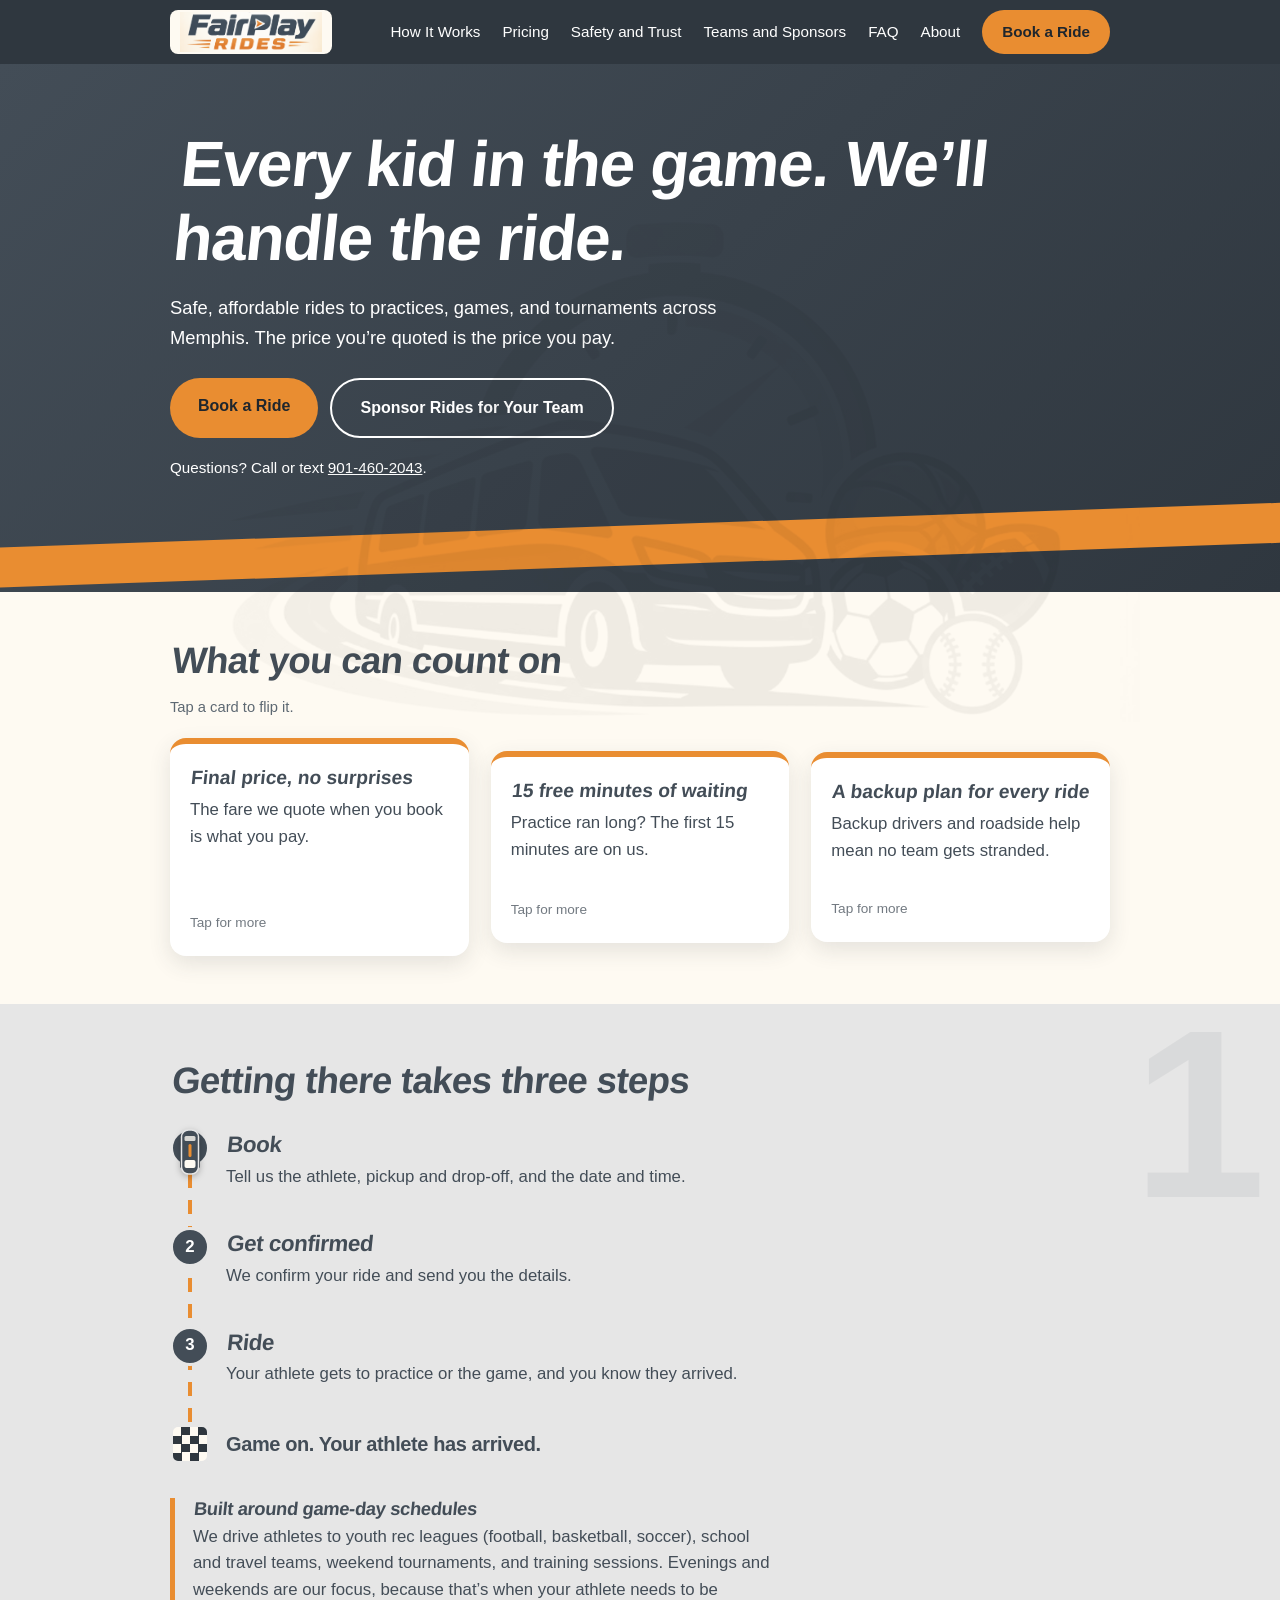
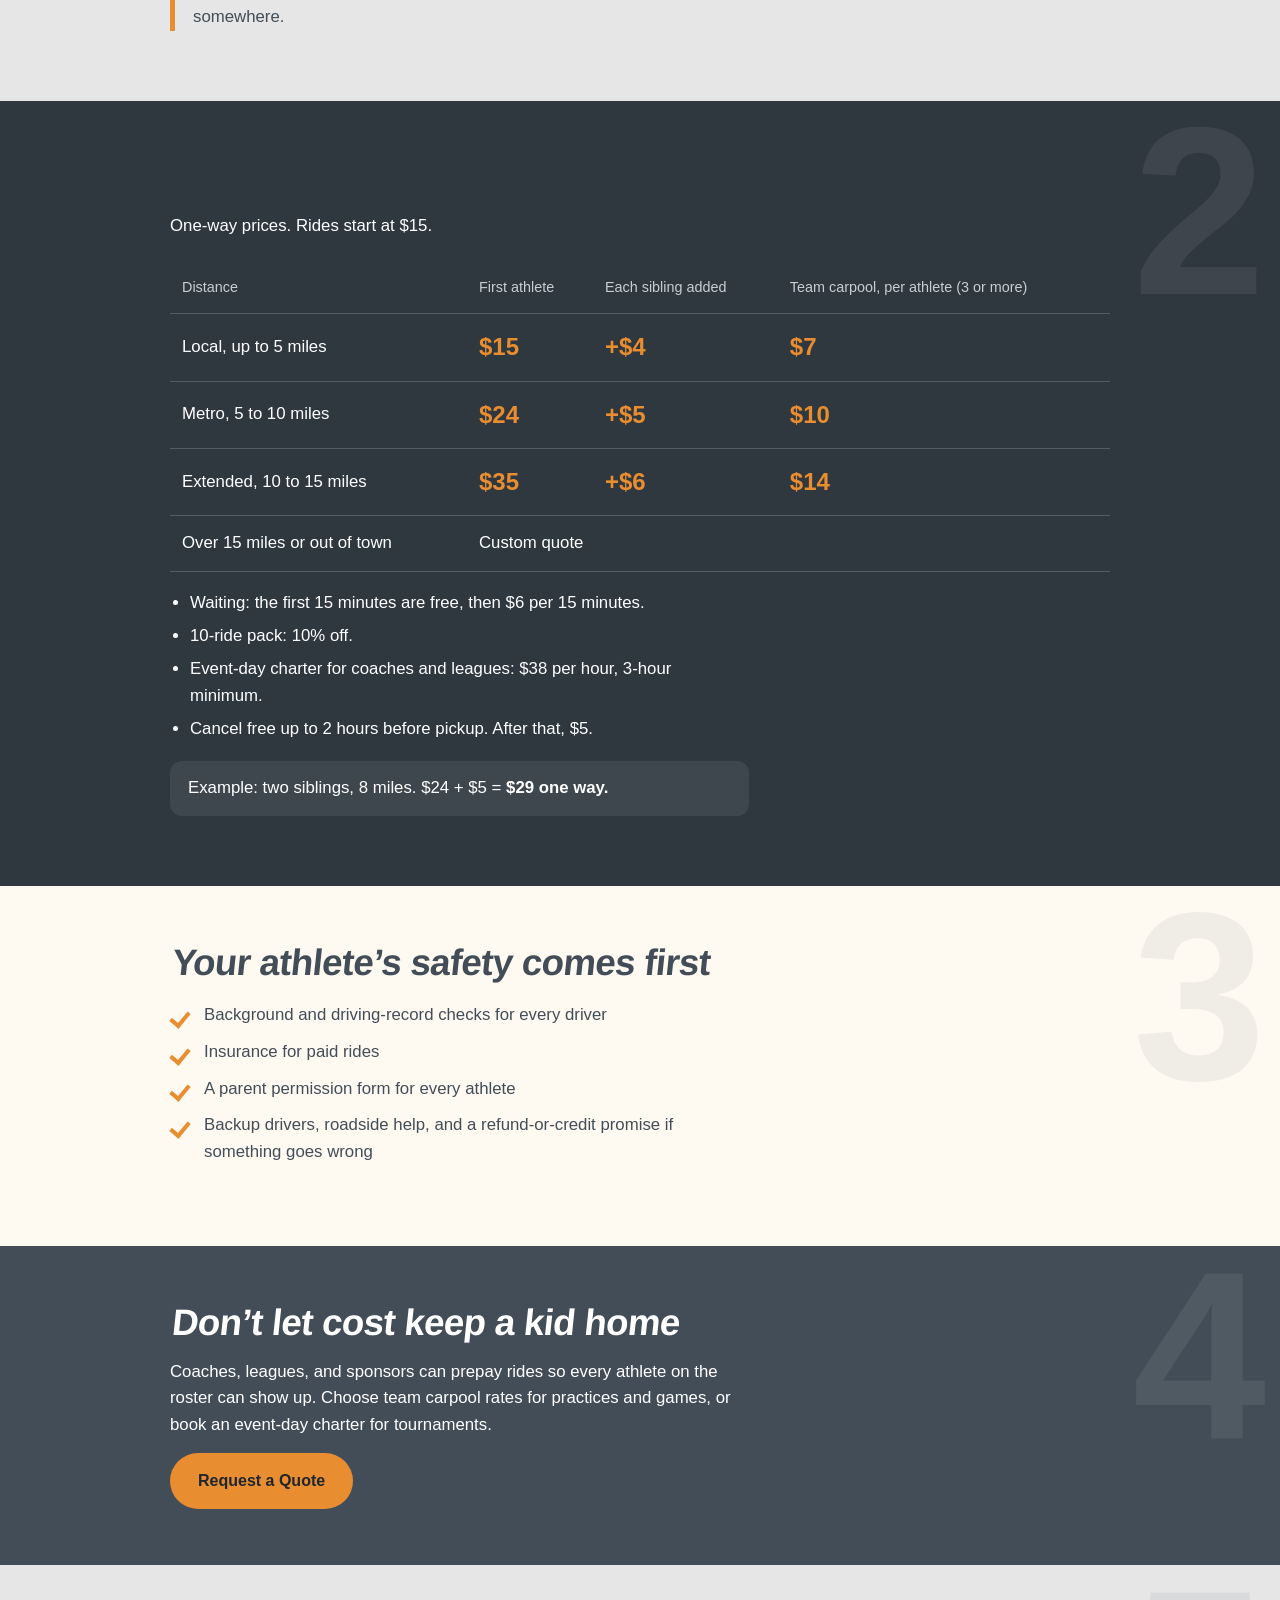
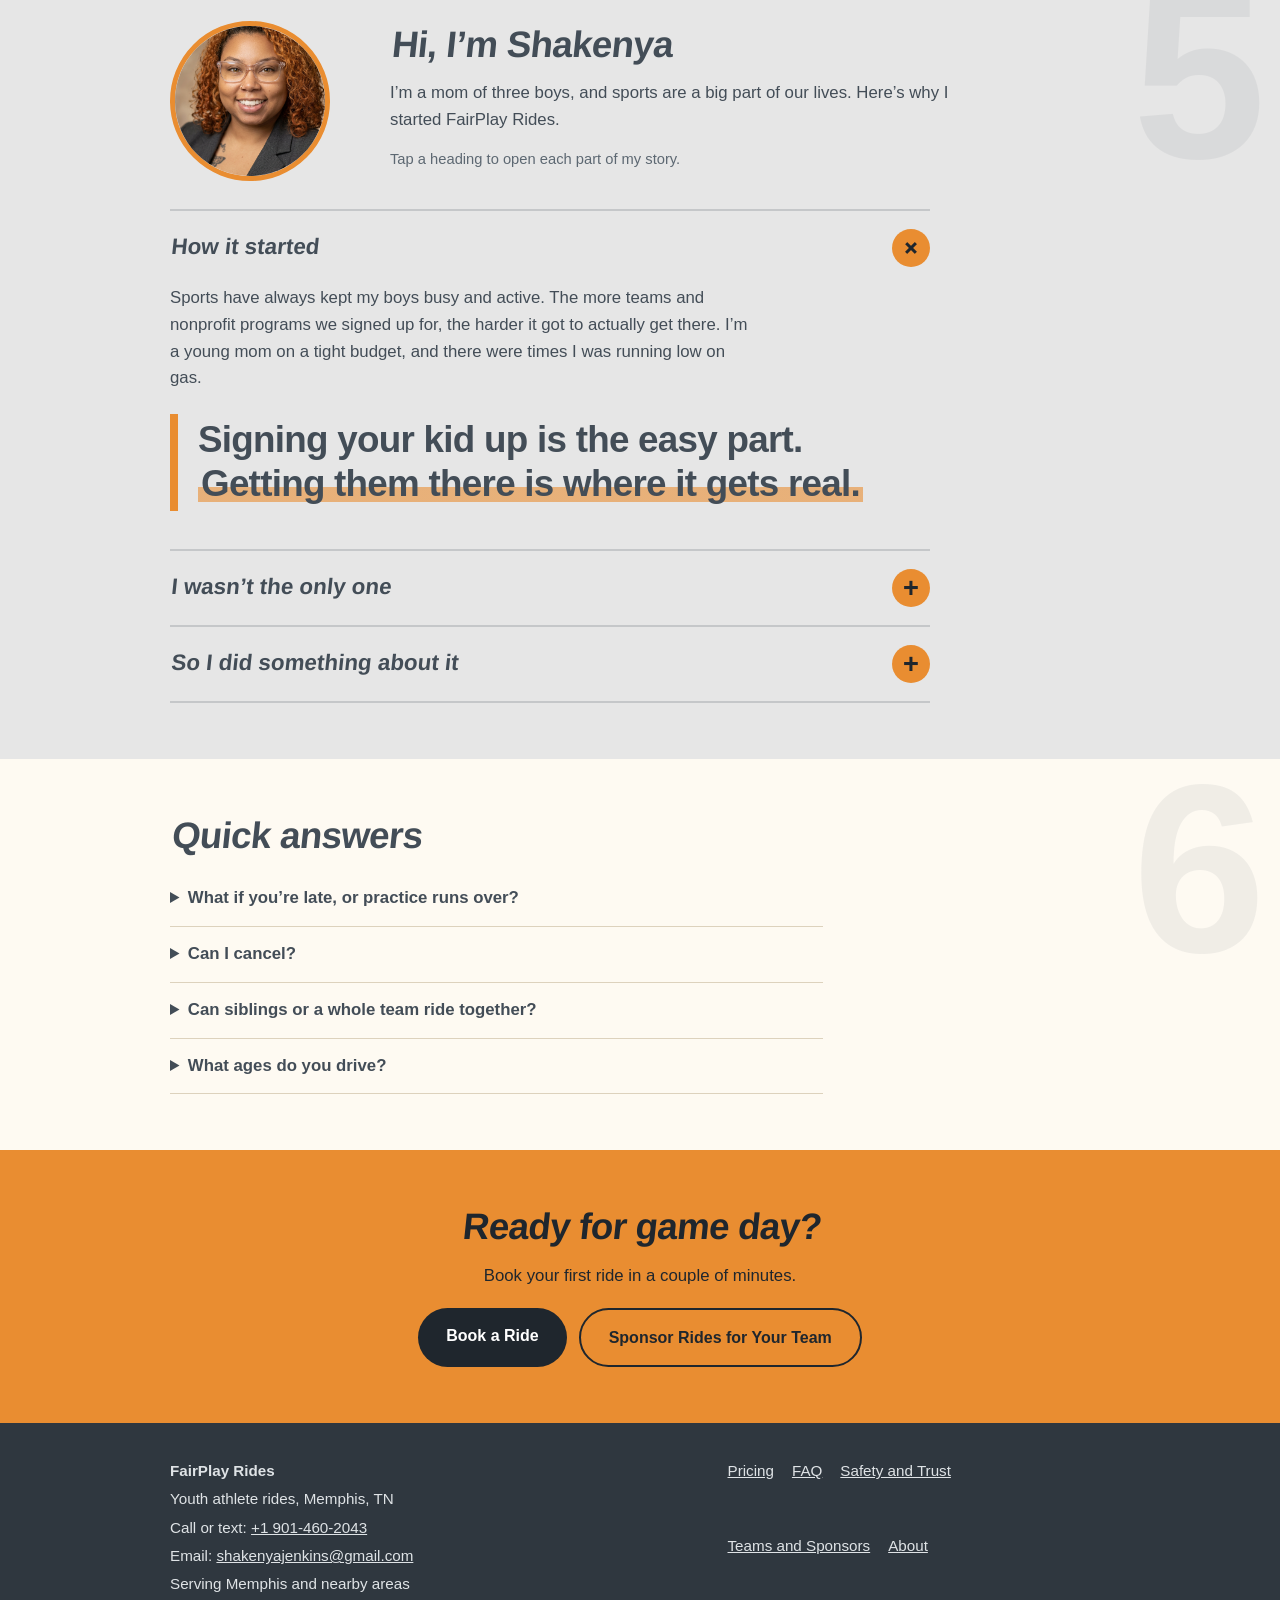
==== commit c2f4829d: "refactor index.html: update photo placeholder and improve text clarity for better readability" ====
--- a/index.html
+++ b/index.html
@@ -177,7 +177,7 @@
       <!-- WHEN your photo is ready: delete the placeholder <div> below and put this line in its place
            (change the file name if yours differs):
            <img class="photo" src="photo.jpg" alt="Photo of Shakenya Jenkins, owner of FairPlay Rides"> -->
-      <div class="photo" role="img" aria-label="Placeholder for Shakenya Jenkins photo">SJ</div>
+      <div><img class="photo" src="photo.jpg.png" alt="Photo of Shakenya Jenkins, owner of FairPlay Rides"></div>
       <div>
         <h2 class="reveal">Hi, I’m Shakenya</h2>
         <p>I’m a mom of three boys, and sports are a big part of our lives. Here’s why I started FairPlay Rides.</p>
@@ -188,21 +188,21 @@
       <details class="play" open>
         <summary><span class="t">How it started</span></summary>
         <div class="play-body">
-          <p class="reveal">Sports have always kept my boys busy and active. But the more teams and nonprofit programs we signed up for, the harder it got to actually get there. I’m a young mom on a tight budget, and there were times I was <mark class="hl">running low on gas</mark>.</p>
+          <p class="reveal">Sports have always kept my boys busy and active. The more teams and nonprofit programs we signed up for, the harder it got to actually get there. I’m a young mom on a tight budget, and there were times I was running low on gas.</p>
           <blockquote class="pull reveal">Signing your kid up is the easy part. <mark class="hl">Getting them there is where it gets real.</mark></blockquote>
         </div>
       </details>
       <details class="play">
         <summary><span class="t">I wasn’t the only one</span></summary>
         <div class="play-body">
-          <p class="reveal">Other parents were dealing with the same thing, and coaches and nonprofits were working hard to <mark class="hl">give kids a place to play</mark>.</p>
+          <p class="reveal">Other parents were dealing with the same thing, and coaches and nonprofits were working hard to give kids a place to play.</p>
           <blockquote class="pull reveal">I thought, <mark class="hl">what if getting there didn’t have to be the hard part?</mark></blockquote>
         </div>
       </details>
       <details class="play">
         <summary><span class="t">So I did something about it</span></summary>
         <div class="play-body">
-          <p class="reveal">FairPlay Rides gives young athletes <mark class="hl">safe, affordable rides</mark> to practices, games, and tournaments across Memphis.</p>
+          <p class="reveal">FairPlay Rides gives young athletes transportation to practices, games, and tournaments across Memphis.</p>
           <blockquote class="pull reveal">The goal is simple: <mark class="hl">no kid misses out because of a ride.</mark></blockquote>
           <p class="reveal"><b>My promise:</b> you’ll always know who’s driving, when they’re coming, and when your athlete arrives.</p>
           <p class="reveal"><a class="btn btn-outline" href="about.html">Read my full story</a></p>
--- a/styles.css
+++ b/styles.css
@@ -1,29 +1,22 @@
-/* OPTIONAL: use your real Sprite Graffiti font.
-   1. Put your font file (for example SpriteGraffiti.woff2) in this same folder.
-   2. Copy the block below OUTSIDE this comment and match the file name:
-
-   @font-face {
-     font-family: "Sprite Graffiti";
-     src: url("SpriteGraffiti.woff2") format("woff2");
-     font-display: swap;
-   }
-*/
-
-/* COLORS: change a color once here and it updates everywhere */
+/* ==========================================================
+   STYLES.CSS  (one file for every page)
+   Every page links:  styles.css, then branding.css
+   Change a color once in :root and it updates everywhere.
+   ========================================================== */
+
 :root {
-  --blue: #434d57;      /* gray blue: main color */
+  --blue: #434d57;      /* gray blue: main text and color */
   --deep: #2f373f;      /* darker gray blue: dark sections */
   --orange: #e98d31;    /* Game Day Orange: accents and buttons */
-  --gray: #90969a;      /* gray: secondary text */
+  --gray: #90969a;      /* gray: secondary */
   --page: #e6e6e6;      /* light gray page background */
   --card: #fefaf2;      /* light orange cream sections */
   --ink: #1f262d;       /* text on orange buttons */
+  --skew: -6deg;        /* HEADING LEAN: 0deg = straight, -10deg = leans more */
 }
 
 * { box-sizing: border-box; }
 html { scroll-behavior: smooth; scroll-padding-top: 76px; }
-@media (prefers-reduced-motion: reduce) { html { scroll-behavior: auto; } }
-
 body {
   margin: 0;
   background: var(--page);
@@ -32,27 +25,29 @@
   font-size: 1.05rem;
   line-height: 1.6;
 }
-
-/* Headings use Sprite Graffiti if you added it, otherwise a bold fallback */
-h1, h2, h3, .logo {
-  font-family: "Sprite Graffiti", "Trebuchet MS", Verdana, sans-serif;
-  letter-spacing: -0.02em;
-  line-height: 1.15;
-  margin: 0;
-}
-h2 { font-size: clamp(1.6rem, 4.5vw, 2.3rem); margin-bottom: 14px; }
-h3 { font-size: 1.15rem; margin-bottom: 4px; }
 p { margin: 0 0 14px; max-width: 62ch; }
 a { color: inherit; }
 a:focus-visible, button:focus-visible, summary:focus-visible {
   outline: 3px solid var(--orange);
   outline-offset: 3px;
 }
-
 .wrap { max-width: 980px; margin: 0 auto; padding: 0 20px; }
 section { padding: 56px 0; }
 
-/* BUTTONS */
+/* ---------- 2. SLANTED HEADINGS (they lean forward like your logo) ---------- */
+h1, h2, h3 {
+  font-family: "Trebuchet MS", Verdana, sans-serif;
+  letter-spacing: -0.02em;
+  line-height: 1.15;
+  margin: 0;
+  transform: translateX(var(--tx, 0px)) skewX(var(--skew));
+  transform-origin: left bottom;
+}
+h2 { font-size: clamp(1.6rem, 4.5vw, 2.3rem); margin-bottom: 14px; }
+h3 { font-size: 1.15rem; margin-bottom: 4px; }
+.final h1, .final h2 { transform-origin: center bottom; }
+
+/* ---------- BUTTONS ---------- */
 .btn {
   display: inline-block;
   padding: 15px 28px;
@@ -66,17 +61,14 @@
 .btn-outline { border: 2px solid currentColor; }
 .btn-row { display: flex; flex-wrap: wrap; gap: 12px; margin-top: 8px; }
 
-/* HEADER */
-.site-header {
-  position: sticky; top: 0; z-index: 10;
-  background: var(--deep); color: #fff;
-}
-.site-header .wrap {
-  display: flex; align-items: center; justify-content: space-between;
-  min-height: 64px;
-}
-.logo { font-size: 1.5rem; text-decoration: none; letter-spacing: -0.04em; }
-.logo span { color: var(--orange); text-shadow: -2px 2px 0 var(--gray); }
+/* ---------- HEADER AND MENU ---------- */
+.site-header { position: sticky; top: 0; z-index: 10; background: var(--deep); color: #fff; }
+.site-header .wrap { display: flex; align-items: center; justify-content: space-between; min-height: 64px; }
+.logo { display: flex; align-items: center; text-decoration: none; }
+.logo img {
+  display: block; height: 44px; width: auto;       /* your 2logo.png, shape never stretched */
+  background: var(--card); border-radius: 8px; padding: 2px 10px;
+}
 .menu-btn {
   background: none; border: 2px solid rgba(255,255,255,.5); color: #fff;
   border-radius: 8px; padding: 8px 12px; font: inherit; font-size: .95rem; cursor: pointer;
@@ -98,7 +90,7 @@
   #nav a.btn { margin: 0; padding: 10px 20px; }
 }
 
-/* HERO */
+/* ---------- HERO ---------- */
 .hero {
   position: relative; overflow: hidden;
   background: linear-gradient(135deg, var(--blue) 0%, var(--deep) 100%);
@@ -113,44 +105,109 @@
 .hero h1 { font-size: clamp(2.2rem, 8vw, 4rem); max-width: 13em; margin-bottom: 18px; }
 .hero .sub { font-size: 1.15rem; max-width: 34em; margin-bottom: 26px; }
 .hero .help { font-size: .95rem; margin: 18px 0 0; }
-
-/* TRUST STRIP */
-.trust { background: var(--card); padding: 32px 0; }
-.trust .wrap { display: grid; gap: 22px; }
-.trust p { margin: 0; font-size: .97rem; }
-@media (min-width: 760px) {
-  .trust .wrap { grid-template-columns: repeat(3, 1fr); gap: 0; }
-  .trust .wrap > div { padding: 0 24px; border-left: 3px solid var(--orange); }
-  .trust .wrap > div:first-child { padding-left: 0; border-left: 0; }
-}
-
-/* HOW IT WORKS */
-.steps { list-style: none; padding: 0; margin: 22px 0 30px; display: grid; gap: 16px; counter-reset: s; }
-.steps li { counter-increment: s; padding-left: 52px; position: relative; }
-.steps li:before {
-  content: counter(s);
-  position: absolute; left: 0; top: 0;
-  width: 38px; height: 38px; border-radius: 50%;
-  background: var(--blue); color: #fff; font-weight: bold;
-  display: flex; align-items: center; justify-content: center;
-}
-.steps b { display: block; }
-@media (min-width: 760px) { .steps { grid-template-columns: repeat(3, 1fr); gap: 28px; } }
+.hero.small { padding: 48px 0 100px; }
+.hero.small h1 { font-size: clamp(2rem, 7vw, 3.2rem); }
+.lead { font-size: 1.15rem; }
+
+/* ---------- 5. JERSEY NUMBERS (big faded number behind a section) ----------
+   Add class="jersey" to any <section>. The numbers count up by themselves
+   (1, 2, 3 ...). Remove the class from a section to remove its number. */
+main { counter-reset: jersey; }
+.jersey { position: relative; overflow: hidden; counter-increment: jersey; }
+.jersey::before {
+  content: counter(jersey);
+  position: absolute; right: 14px; top: 8px;
+  font-size: clamp(8rem, 30vw, 15rem);
+  font-weight: 900; line-height: .85;
+  color: currentColor; opacity: .07;
+  pointer-events: none; z-index: 0;
+}
+.jersey > .wrap { position: relative; z-index: 1; }
+
+/* ---------- 7. FLIP CARDS ---------- */
+.trust { background: var(--card); padding: 48px 0; }
+.hint { font-size: .92rem; color: #5d6872; margin: 0 0 6px; }
+.flips { display: grid; gap: 16px; margin-top: 18px; }
+@media (min-width: 760px) { .flips { grid-template-columns: repeat(3, 1fr); gap: 22px; } }
+.flip {
+  display: block; width: 100%; padding: 0; border: 0; background: none;
+  font: inherit; color: inherit; text-align: left; cursor: pointer;
+  perspective: 900px;
+}
+.flip-inner { display: grid; transition: transform .6s ease; transform-style: preserve-3d; }
+.flip.is-flipped .flip-inner { transform: rotateY(180deg); }
+.face {
+  grid-area: 1 / 1;
+  display: flex; flex-direction: column; gap: 8px;
+  min-height: 190px; padding: 22px 20px;
+  border-radius: 16px; border-top: 6px solid var(--orange);
+  -webkit-backface-visibility: hidden; backface-visibility: hidden;
+}
+.front { background: #fff; color: var(--blue); box-shadow: 0 8px 22px rgba(47, 55, 63, .12); }
+.back { background: var(--blue); color: #fff; transform: rotateY(180deg); }
+.flip-title { display: block; font-weight: bold; font-size: 1.2rem; line-height: 1.2; transform: skewX(var(--skew)); transform-origin: left bottom; }
+.flip-text { display: block; }
+.flip-hint { display: block; margin-top: auto; font-size: .85rem; opacity: .75; }
+
+/* ---------- HOW IT WORKS: THE ROAD (4) ---------- */
+.road-wrap {
+  --dot: 40px;                    /* size of the numbered stops */
+  --lane: 56px;                   /* space on the left for the road */
+  position: relative;
+  padding-left: var(--lane);
+  counter-reset: stop;
+  margin: 26px 0 34px;
+}
+@media (max-width: 520px) { .road-wrap { --dot: 34px; --lane: 48px; } }
+.road-line {
+  position: absolute;
+  left: calc(var(--dot) / 2 - 2px);
+  top: calc(var(--dot) / 2);
+  bottom: calc(var(--dot) / 2);   /* the road ends at the finish flag */
+  width: 4px;
+  background: repeating-linear-gradient(to bottom, var(--orange) 0 14px, transparent 14px 26px);
+}
+.chapter { position: relative; margin-bottom: 36px; counter-increment: stop; }
+.chapter h3 { font-size: 1.4rem; margin-bottom: 6px; padding-top: 4px; }
+.stop {
+  position: absolute; left: calc(-1 * var(--lane)); top: 0; z-index: 1;
+  width: var(--dot); height: var(--dot); border-radius: 50%;
+  background: var(--blue); color: #fff; border: 3px solid var(--page);
+  display: flex; align-items: center; justify-content: center; font-weight: bold;
+  transition: background .3s, color .3s;
+}
+.stop::before { content: counter(stop); }
+.chapter.reached .stop { background: var(--orange); color: var(--ink); }
+.van {                              /* the van that rides down the road as you scroll */
+  position: absolute; left: calc(var(--dot) / 2); top: 0;
+  width: 26px; height: 48px; margin-left: -13px;
+  z-index: 2; pointer-events: none;
+}
+.van svg { display: block; width: 100%; height: 100%; filter: drop-shadow(0 2px 3px rgba(0,0,0,.25)); }
+.finish { position: relative; height: var(--dot); display: flex; align-items: center; }
+.flag {                              /* checkered finish flag */
+  position: absolute; left: calc(-1 * var(--lane));
+  width: var(--dot); height: var(--dot);
+  border-radius: 8px; border: 3px solid var(--page);
+  background: conic-gradient(var(--deep) 25%, var(--card) 0 50%, var(--deep) 0 75%, var(--card) 0) 0 0 / calc((var(--dot) - 6px) / 2) calc((var(--dot) - 6px) / 2);
+  transition: box-shadow .3s;
+}
+.finish.reached .flag { box-shadow: 0 0 0 3px var(--orange); }
+.finish-text { margin: 0; font-weight: bold; font-size: 1.25rem; letter-spacing: -0.02em; transform: translateX(var(--tx, 0px)) skewX(var(--skew)); transform-origin: left bottom; }
 .serve { border-left: 5px solid var(--orange); padding-left: 18px; }
 
-/* FARE BOARD (pricing) */
+/* ---------- PRICING ---------- */
 .fares { background: var(--deep); color: #fff; }
-.fares h2 { color: #fff; }
 .board { overflow-x: auto; margin: 22px 0 10px; }
 table { width: 100%; min-width: 560px; border-collapse: collapse; }
 th, td { text-align: left; padding: 14px 12px; border-bottom: 1px solid rgba(255,255,255,.18); }
 th { font-weight: normal; color: #c9ced2; font-size: .9rem; }
-td.price { color: var(--orange); font-size: 1.5rem; font-family: "Sprite Graffiti", "Trebuchet MS", Verdana, sans-serif; }
+td.price { color: var(--orange); font-size: 1.5rem; font-weight: bold; }
 .fares ul { padding-left: 20px; margin: 18px 0; max-width: 62ch; }
 .fares li { margin-bottom: 6px; }
 .example { background: rgba(255,255,255,.08); border-radius: 12px; padding: 14px 18px; max-width: 62ch; }
 
-/* SAFETY */
+/* ---------- SAFETY ---------- */
 .safety { background: var(--card); }
 .checks { list-style: none; padding: 0; margin: 18px 0 24px; display: grid; gap: 10px; max-width: 62ch; }
 .checks li { padding-left: 34px; position: relative; }
@@ -160,27 +217,78 @@
   transform: rotate(40deg);
 }
 
-/* TEAMS AND SPONSORS */
+/* ---------- TEAMS AND SPONSORS ---------- */
 .teams { background: var(--blue); color: #fff; }
-.teams h2 { color: #fff; }
-
-/* ABOUT */
-.about .wrap { display: grid; gap: 26px; align-items: center; }
+
+/* ---------- STORY: INTRO + 6. TAP-TO-OPEN PLAYBOOK ---------- */
+.intro { display: grid; gap: 22px; align-items: center; margin-bottom: 28px; }
+@media (min-width: 760px) { .intro { grid-template-columns: 180px 1fr; gap: 40px; } }
 .photo {
   width: 160px; height: 160px; border-radius: 50%; object-fit: cover;
   border: 5px solid var(--orange); display: flex; align-items: center; justify-content: center;
   background: var(--gray); color: #fff; font-size: 2.6rem; font-weight: bold; letter-spacing: 2px;
 }
-.promise { font-weight: bold; }
-@media (min-width: 760px) { .about .wrap { grid-template-columns: 180px 1fr; gap: 40px; } }
-
-/* FAQ */
+.play { border-bottom: 2px solid rgba(67, 77, 87, .2); max-width: 760px; }
+.play:first-of-type { border-top: 2px solid rgba(67, 77, 87, .2); }
+.play summary {
+  list-style: none; cursor: pointer;
+  display: flex; align-items: center; justify-content: space-between; gap: 16px;
+  padding: 18px 0; font-weight: bold; font-size: 1.4rem; line-height: 1.2;
+}
+.play summary::-webkit-details-marker { display: none; }
+.play summary .t { display: block; transform: skewX(var(--skew)); transform-origin: left bottom; }
+.play summary::after {
+  content: "+"; flex: none;
+  width: 38px; height: 38px; border-radius: 50%;
+  background: var(--orange); color: var(--ink);
+  display: flex; align-items: center; justify-content: center;
+  font-size: 1.7rem; line-height: 1; transition: transform .3s;
+}
+.play[open] summary::after { transform: rotate(45deg); }
+.play-body { padding: 0 0 22px; }
+
+/* ---------- 1. PULL QUOTE (one big line per section, orange accent) ---------- */
+.pull {
+  margin: 22px 0 16px;
+  padding: 4px 0 4px 20px;
+  border-left: 8px solid var(--orange);
+  font-family: "Trebuchet MS", Verdana, sans-serif;
+  font-weight: bold;
+  font-size: clamp(1.55rem, 5vw, 2.3rem);
+  line-height: 1.2;
+  letter-spacing: -0.02em;
+  color: var(--blue);
+  max-width: 22em;
+}
+
+/* ---------- 3. HIGHLIGHTER MARKER (orange underline that sweeps in) ----------
+   Wrap a key phrase like this:  <mark class="hl">key phrase</mark> */
+mark.hl {
+  color: inherit;
+  background-color: transparent;
+  background-image: linear-gradient(transparent 58%, rgba(233, 141, 49, .6) 58%, rgba(233, 141, 49, .6) 94%, transparent 94%);
+  background-repeat: no-repeat;
+  background-position: 0 0;
+  background-size: 100% 100%;
+  padding: 0 3px;
+  -webkit-box-decoration-break: clone;
+  box-decoration-break: clone;
+  transition: background-size .9s ease .4s;
+}
+
+/* ---------- 8. SLIDE-IN PARAGRAPHS (only when JavaScript is on) ---------- */
+.reveal { transform: translateX(var(--tx, 0px)); transition: opacity .6s ease, transform .6s ease; }
+h1.reveal, h2.reveal, h3.reveal { transform: translateX(var(--tx, 0px)) skewX(var(--skew)); }
+.js .reveal:not(.in) { opacity: 0; --tx: -22px; }
+.js .reveal:not(.in) mark.hl { background-size: 0% 100%; }
+
+/* ---------- FAQ ---------- */
 .faq { background: var(--card); }
-details { border-bottom: 1px solid #ddd2bd; padding: 14px 0; max-width: 70ch; }
-summary { cursor: pointer; font-weight: bold; }
-details p { margin: 10px 0 0; }
-
-/* FINAL CALL TO ACTION AND FOOTER */
+.faq details { border-bottom: 1px solid #ddd2bd; padding: 14px 0; max-width: 70ch; }
+.faq summary { cursor: pointer; font-weight: bold; }
+.faq details p { margin: 10px 0 0; }
+
+/* ---------- FINAL CALL TO ACTION AND FOOTER ---------- */
 .final { background: var(--orange); color: var(--ink); text-align: center; }
 .final p { margin: 0 auto 18px; }
 .final .btn-row { justify-content: center; }
@@ -192,7 +300,15 @@
 footer ul { list-style: none; padding: 0; margin: 0; display: flex; flex-wrap: wrap; gap: 8px 18px; }
 @media (min-width: 760px) { footer .wrap { grid-template-columns: 1.4fr 1fr; } footer { padding-bottom: 36px; } }
 
-/* STICKY "BOOK A RIDE" BAR (phones only) */
+/* ---------- CONTACT PAGE ---------- */
+.options { display: grid; gap: 22px; margin: 24px 0; }
+.option { border-left: 5px solid var(--orange); padding-left: 18px; }
+.option h3 { margin-bottom: 4px; }
+.option p { margin: 0 0 8px; }
+.big-link { font-size: 1.35rem; font-weight: bold; }
+.note { background: var(--card); border-radius: 12px; padding: 16px 20px; max-width: 62ch; }
+
+/* ---------- STICKY "BOOK A RIDE" BAR (phones only) ---------- */
 .bar { display: none; }
 @media (max-width: 759px) {
   .bar {
@@ -203,15 +319,9 @@
   .btn-row .btn { width: 100%; }
 }
 
-/* EXTRA STYLES FOR THE OTHER PAGES */
-.hero.small { padding: 48px 0 100px; }
-.hero.small h1 { font-size: clamp(2rem, 7vw, 3.2rem); }
-.lead { font-size: 1.15rem; }
-.options { display: grid; gap: 18px; margin: 24px 0; }
-.option { border-left: 5px solid var(--orange); padding-left: 18px; }
-.option h3 { margin-bottom: 2px; }
-.option p { margin: 0 0 8px; }
-.big-link { font-size: 1.35rem; font-weight: bold; }
-.three { display: grid; gap: 22px; margin-top: 20px; }
-@media (min-width: 760px) { .three { grid-template-columns: repeat(3, 1fr); gap: 28px; } }
-.note { background: var(--card); border-radius: 12px; padding: 16px 20px; max-width: 62ch; }+/* ---------- PEOPLE WHO PREFER LESS MOTION: nothing slides, flips, or rolls ---------- */
+@media (prefers-reduced-motion: reduce) {
+  html { scroll-behavior: auto; }
+  *, *::before, *::after { transition: none !important; }
+  .van { display: none; }
+}
--- a/branding.css
+++ b/branding.css
@@ -1,64 +1,21 @@
 /* ==========================================================
-   BRANDING.CSS  (logo and background silhouette)
-   Put this file in the same folder as your pages, next to
-   styles.css, 2logo.png and 3logo.png.
-   Each page needs this line in its <head>, AFTER styles.css:
-   <link rel="stylesheet" href="branding.css">
+   BRANDING.CSS  (background silhouette from 3logo.png)
+   Put 3logo.png in the same folder. Every page links this file.
    ========================================================== */
-
 :root {
-  /* EDIT: how strong the background silhouette is.
-     0.05 = barely there, 0.08 = soft (recommended), 0.15 = bold */
-  --silhouette-strength: 0.11;
+  /* EDIT: how strong the silhouette is. 0.05 = faint, 0.08 = soft, 0.15 = bold */
+  --silhouette-strength: 0.08;
 }
-
-/* ---------- 1. BACKGROUND SILHOUETTE (3logo.png) ----------
-   One big faint copy of the van, stopwatch, and sports balls sits
-   behind the page content on EVERY page that links this file. It stays
-   in place while the page scrolls, and clicks pass right through it.
-   It is turned gray and blended into the page so it reads like a
-   silhouette, not a picture. */
 body::before {
   content: "";
   position: fixed;
   inset: 0;
   z-index: 50;
-  pointer-events: none;
+  pointer-events: none;                 /* clicks pass right through */
   background: url("3logo.png") center / min(96vw, 1000px) auto no-repeat;
   filter: grayscale(1);
-  mix-blend-mode: multiply;     /* the picture's cream background disappears */
+  mix-blend-mode: multiply;             /* the picture's cream background disappears */
   opacity: var(--silhouette-strength);
 }
-
-/* On phones, make the silhouette a little larger so it still shows */
-@media (max-width: 759px) {
-  body::before { background-size: 150vw auto; }
-}
-
-/* Printing: no silhouette */
-@media print {
-  body::before { display: none; }
-}
-
-/* ---------- 2. HOMEPAGE LOGO (2logo.png) ----------
-   The logo image has a cream background, so it sits on a rounded
-   cream plate that looks good on the dark blue hero. */
-.hero-grid { display: grid; gap: 28px; align-items: center; }
-.hero-grid .logo-plate { order: -1; }          /* logo first on phones */
-.logo-plate {
-  background: var(--card);
-  border-radius: 20px;
-  border-top: 8px solid var(--orange);
-  padding: 10px 14px;
-  max-width: 340px;
-  box-shadow: 0 12px 32px rgba(0, 0, 0, .25);
-}
-.logo-plate img {
-  display: block;
-  width: 100%;
-  height: auto;          /* keeps the logo's shape, no stretching */
-}
-@media (min-width: 860px) {
-  .hero-grid { grid-template-columns: 1.15fr 1fr; gap: 48px; }
-  .hero-grid .logo-plate { order: 0; max-width: 440px; justify-self: end; }
-}+@media (max-width: 759px) { body::before { background-size: 150vw auto; } }
+@media print { body::before { display: none; } }
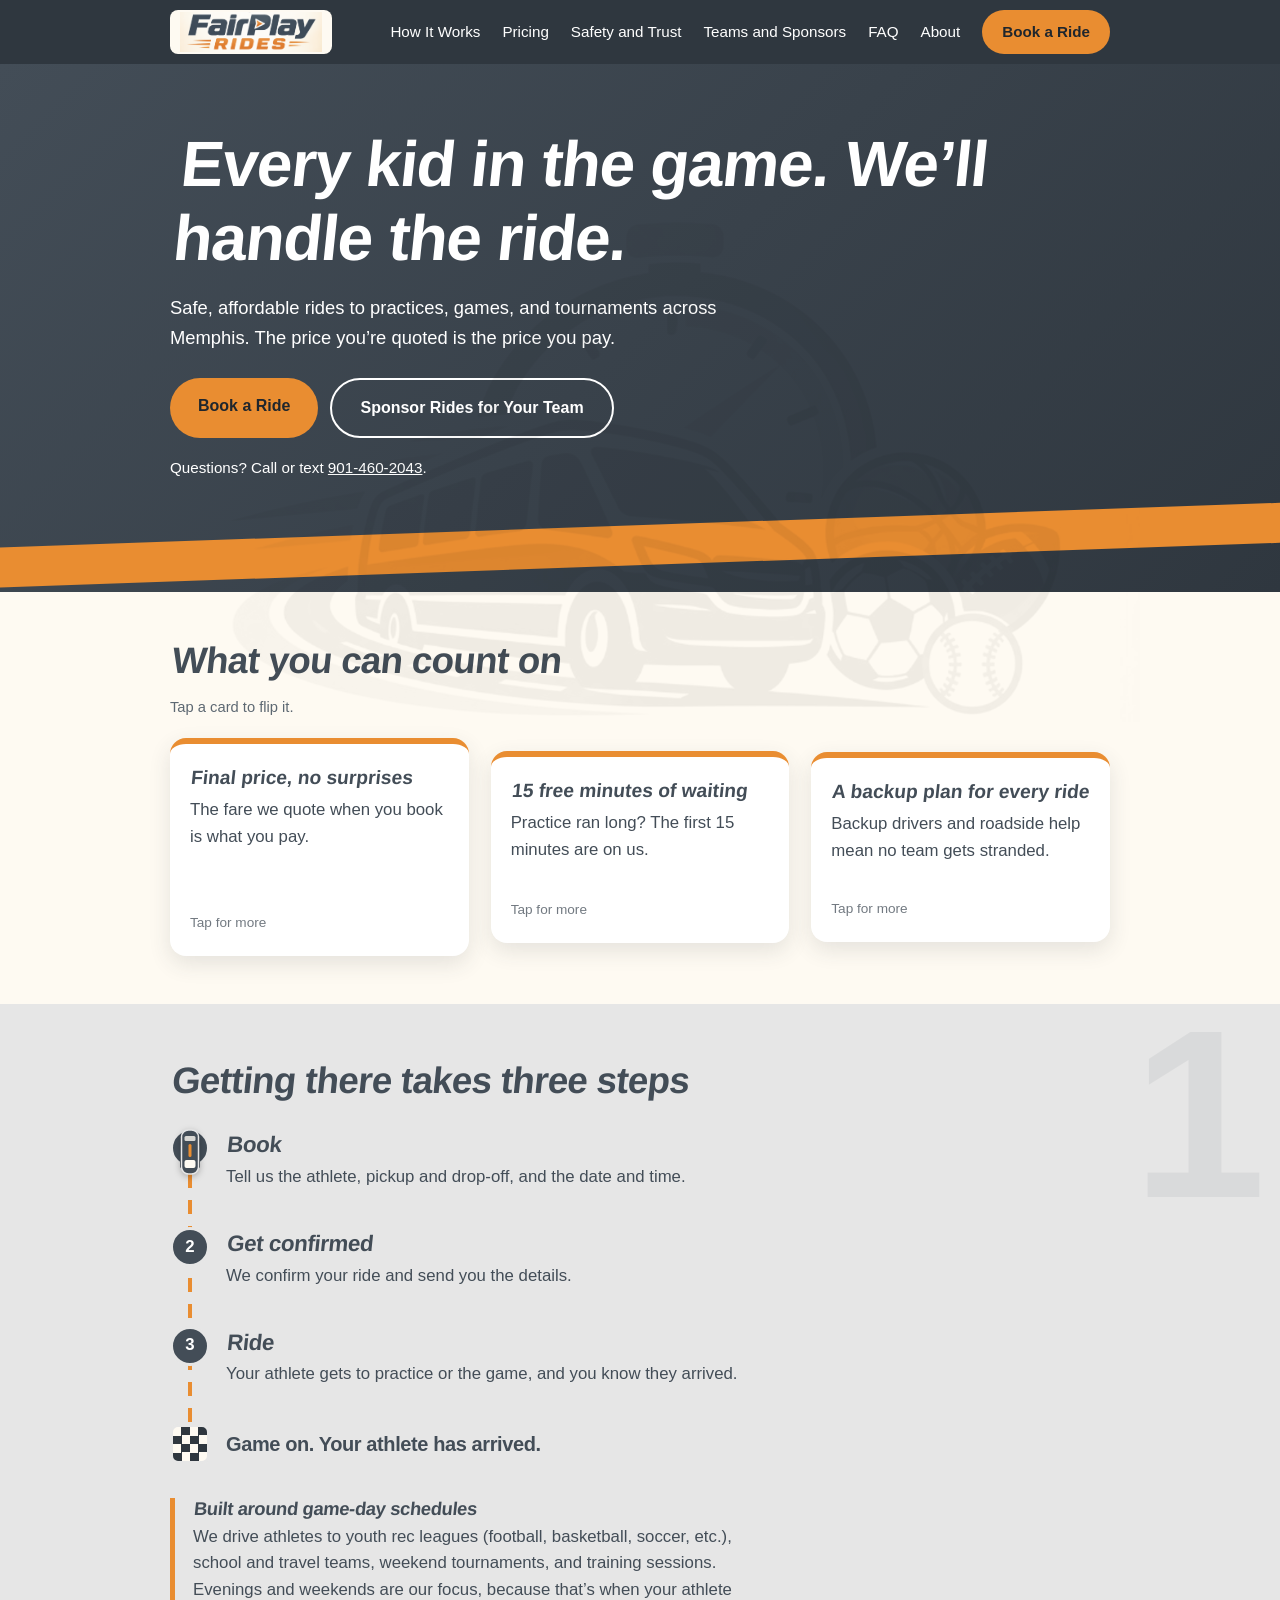
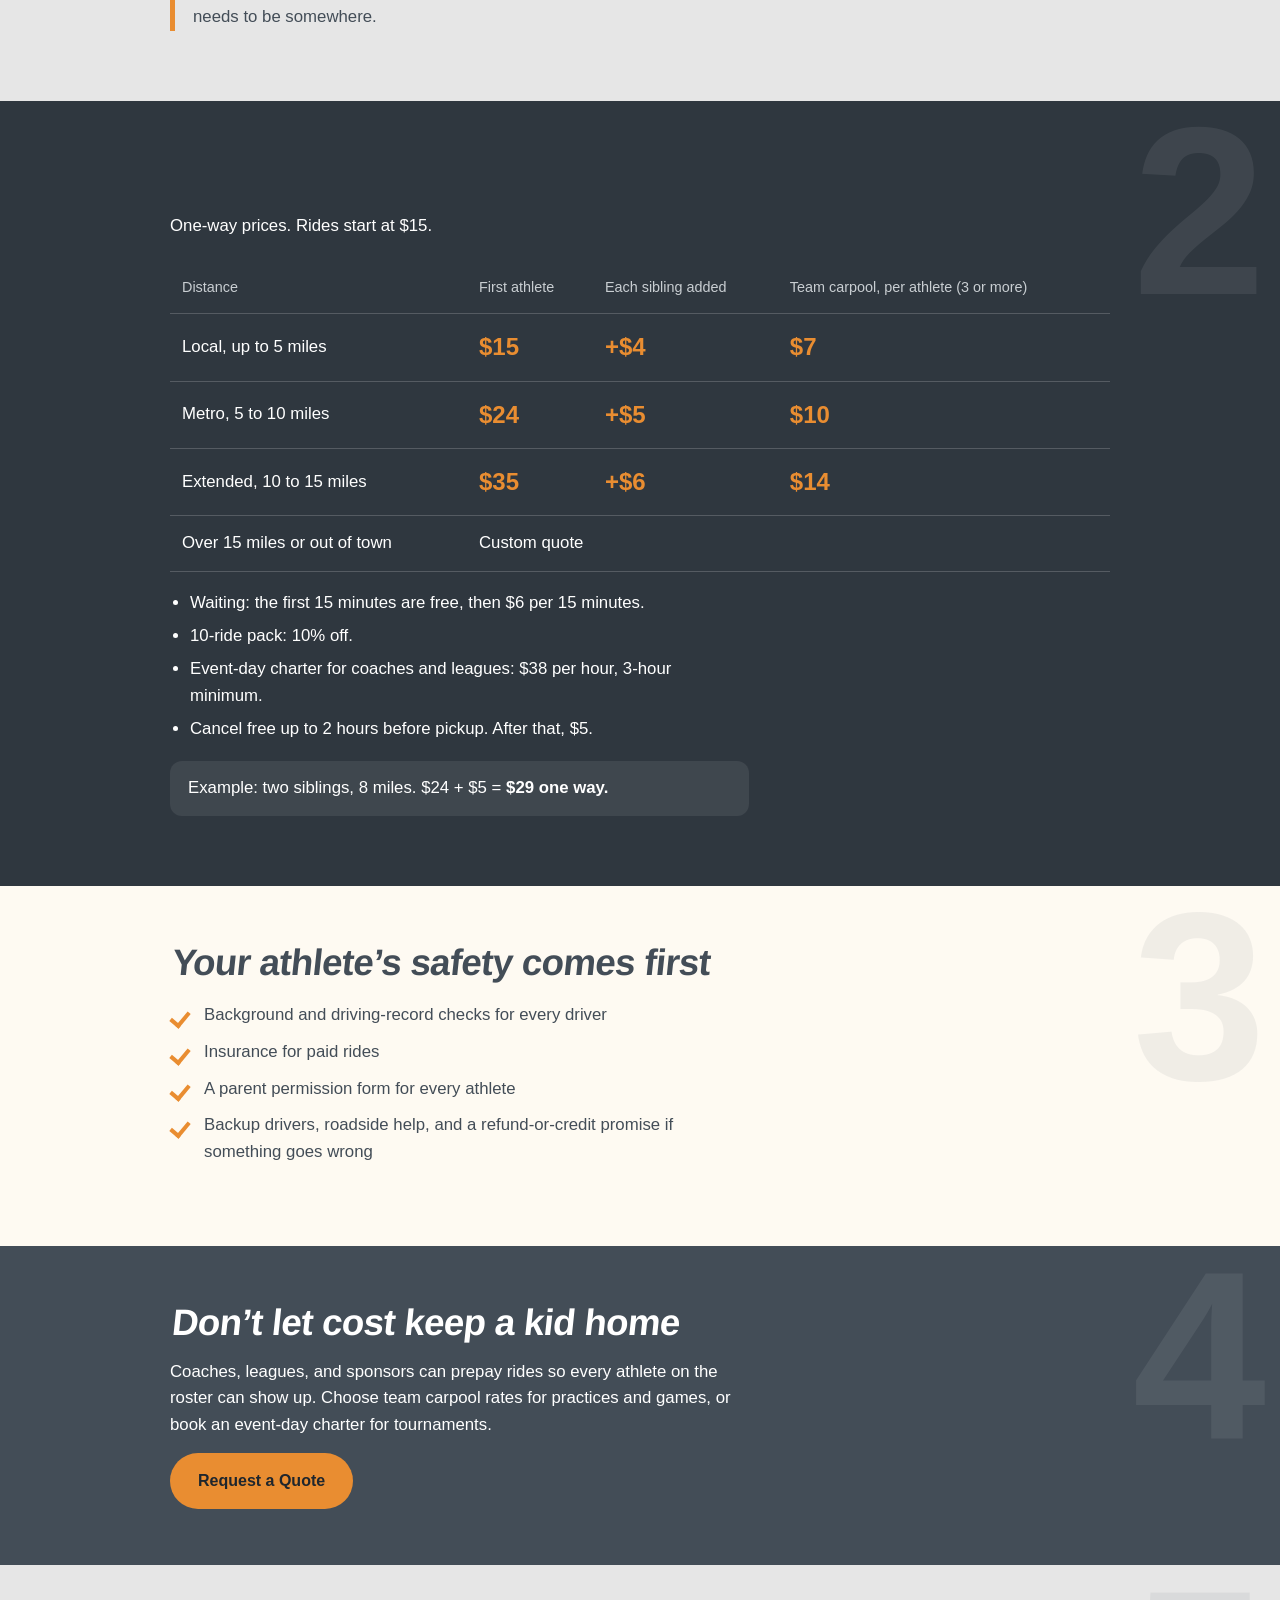
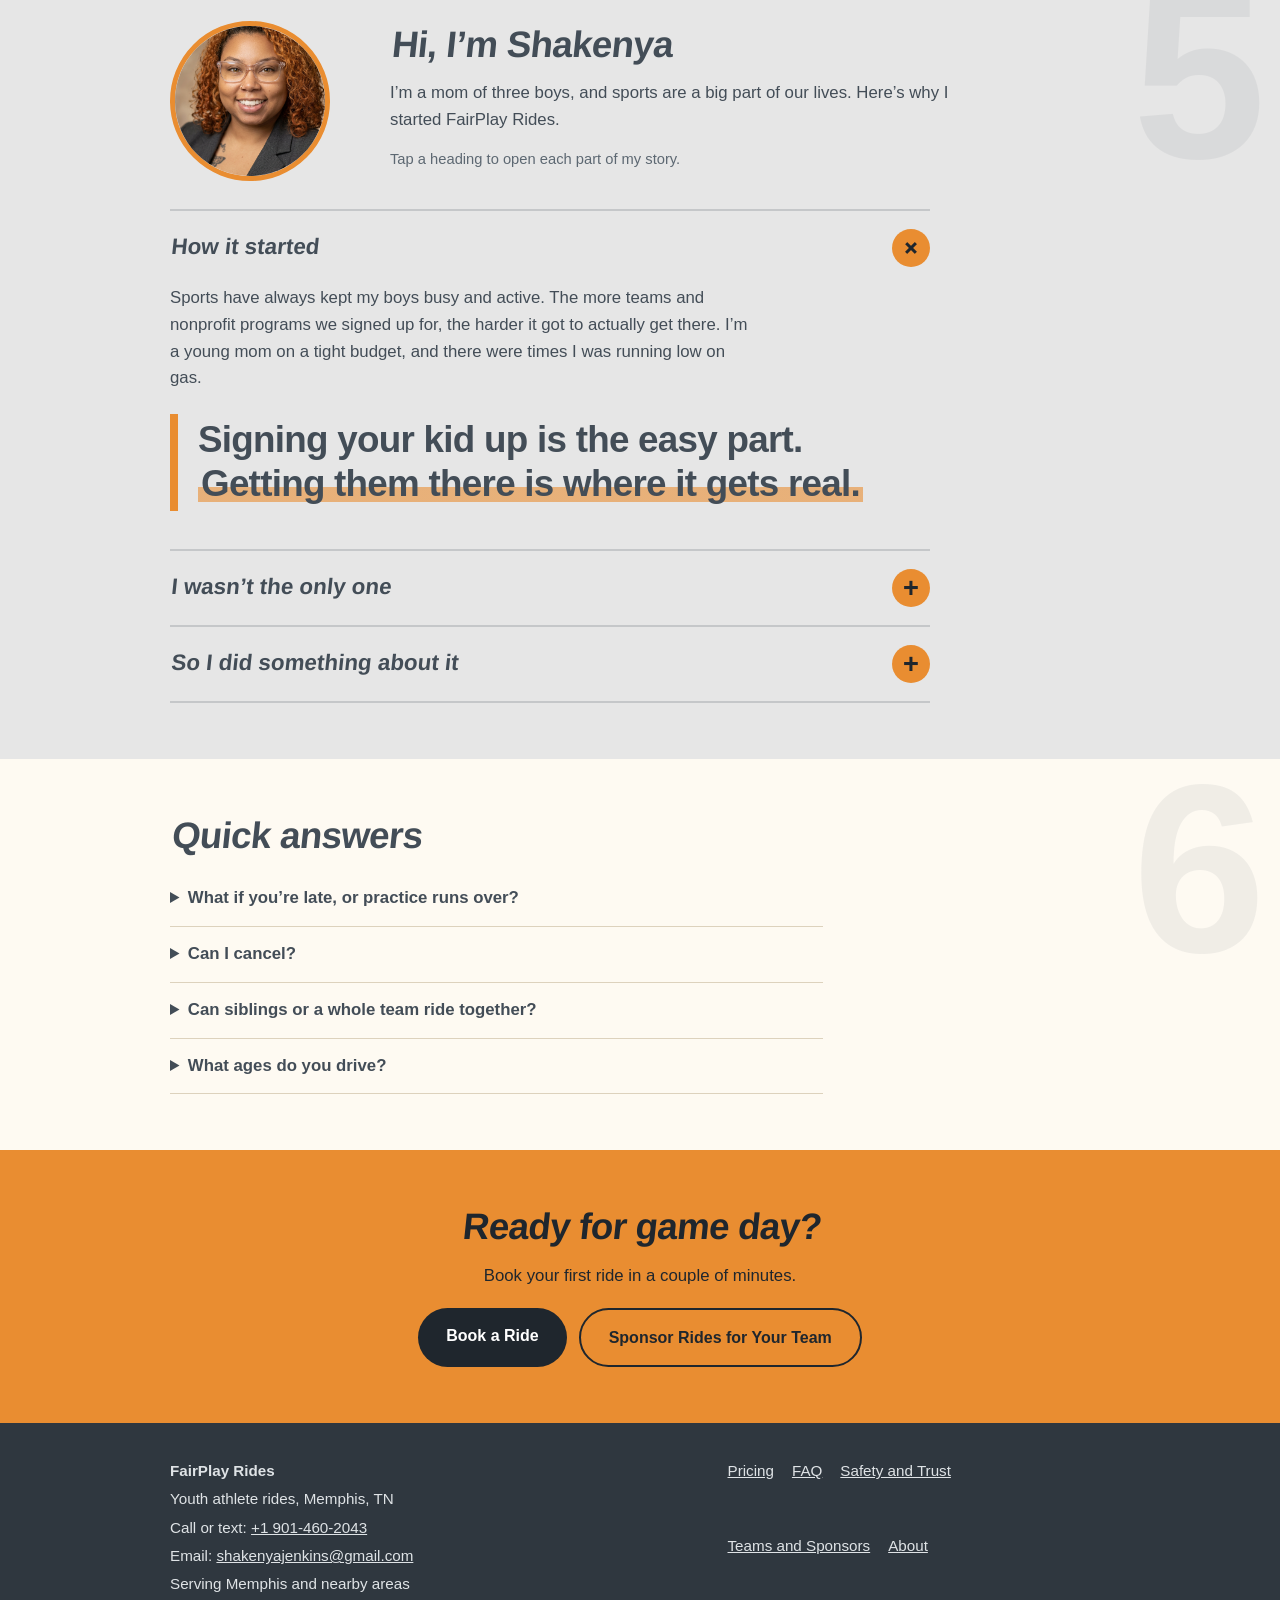
==== commit bbb44d76: "refactor about.html and index.html: improve text clarity and conciseness in flip card details" ====
--- a/index.html
+++ b/index.html
@@ -63,7 +63,7 @@
       <button type="button" class="flip" aria-pressed="false">
         <span class="flip-inner">
           <span class="face front"><span class="flip-title">Final price, no surprises</span><span class="flip-text">The fare we quote when you book is what you pay.</span><span class="flip-hint">Tap for more</span></span>
-          <span class="face back"><span class="flip-title">Flat fares by distance</span><span class="flip-text">Fares start at $15 one way. Siblings are a small add-on, and teams of 3 or more get a lower per-athlete rate.</span><span class="flip-hint">Tap to flip back</span></span>
+          <span class="face back"><span class="flip-title">Flat fares by distance</span><span class="flip-text">Fares start at $15 one way. Siblings, 6 & up are a small add-on, and teams of 3 or more get a lower per-athlete rate.</span><span class="flip-hint">Tap to flip back</span></span>
         </span>
       </button>
       <button type="button" class="flip" aria-pressed="false">
@@ -117,7 +117,7 @@
     </div>
     <div class="serve">
       <h3>Built around game-day schedules</h3>
-      <p>We drive athletes to youth rec leagues (football, basketball, soccer), school and travel teams, weekend tournaments, and training sessions. Evenings and weekends are our focus, because that’s when your athlete needs to be somewhere.</p>
+      <p>We drive athletes to youth rec leagues (football, basketball, soccer, etc.), school and travel teams, weekend tournaments, and training sessions. Evenings and weekends are our focus, because that’s when your athlete needs to be somewhere.</p>
     </div>
   </div>
 </section>
